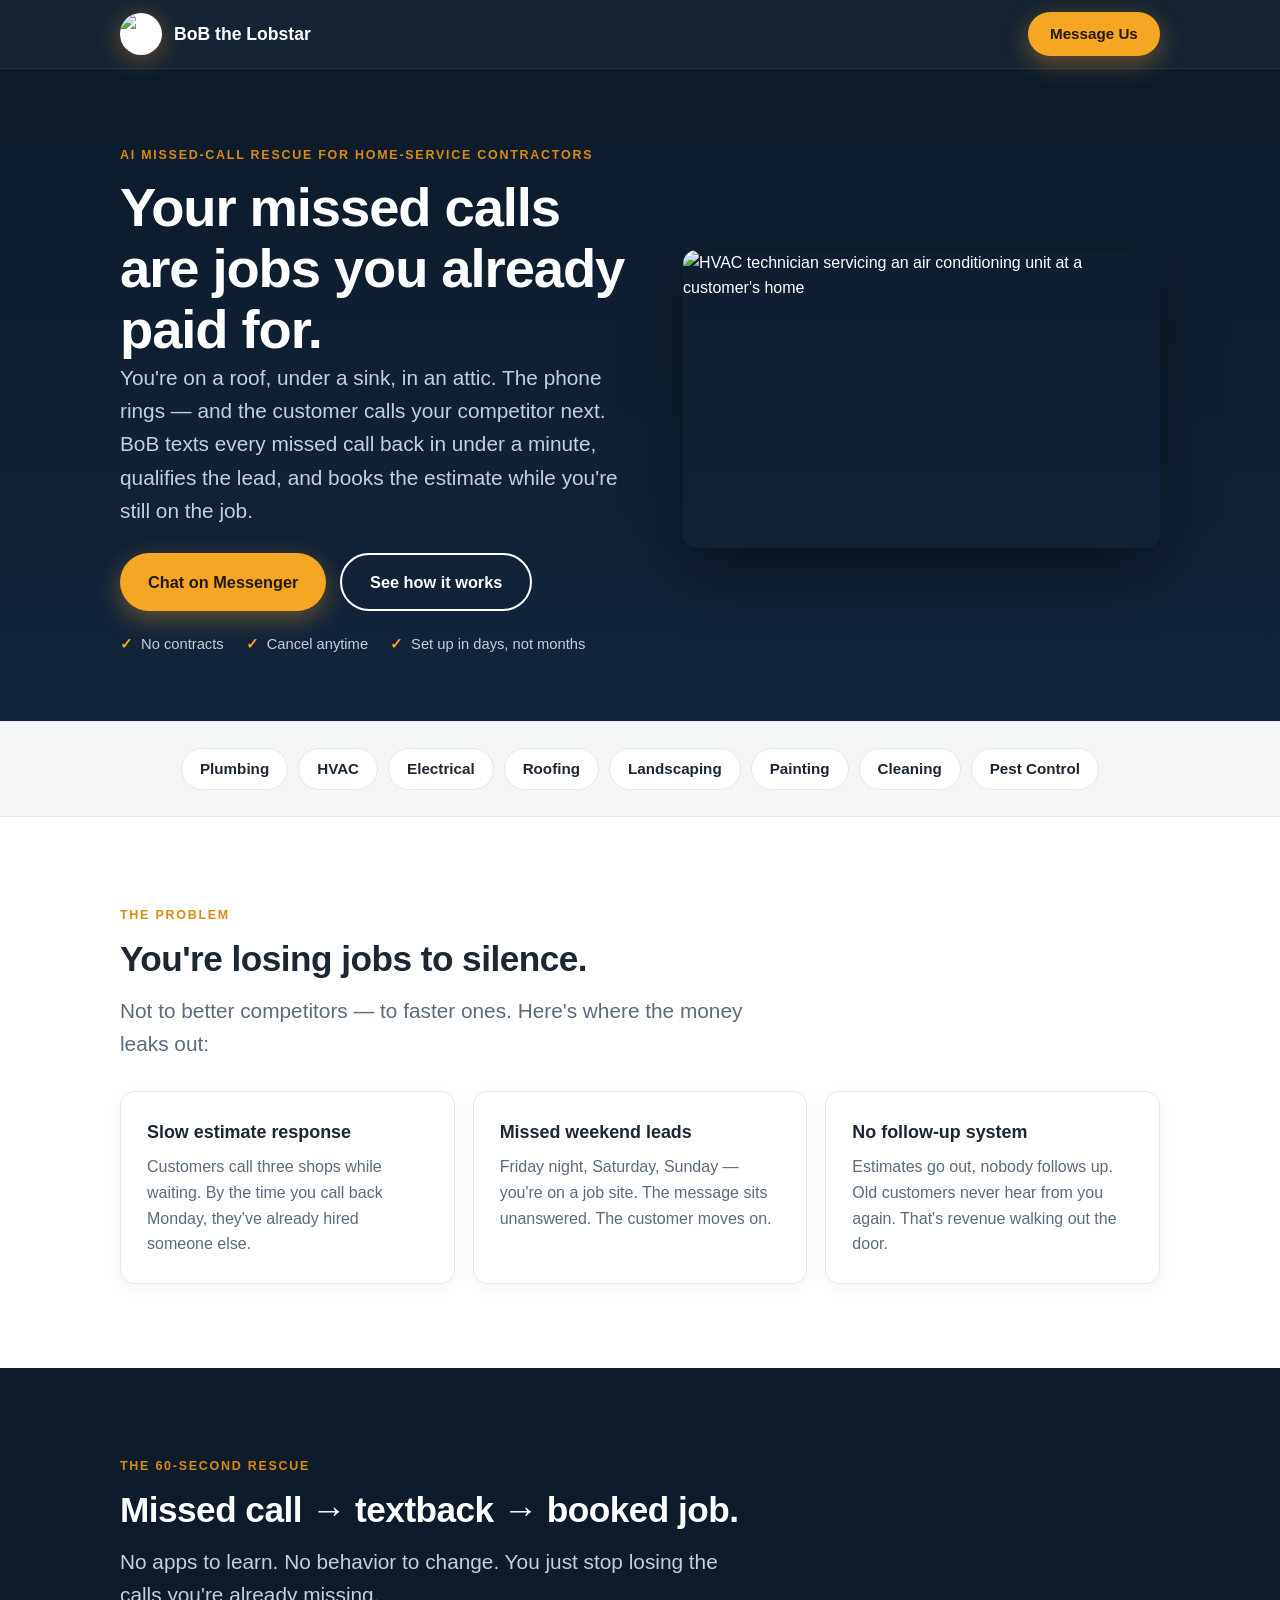
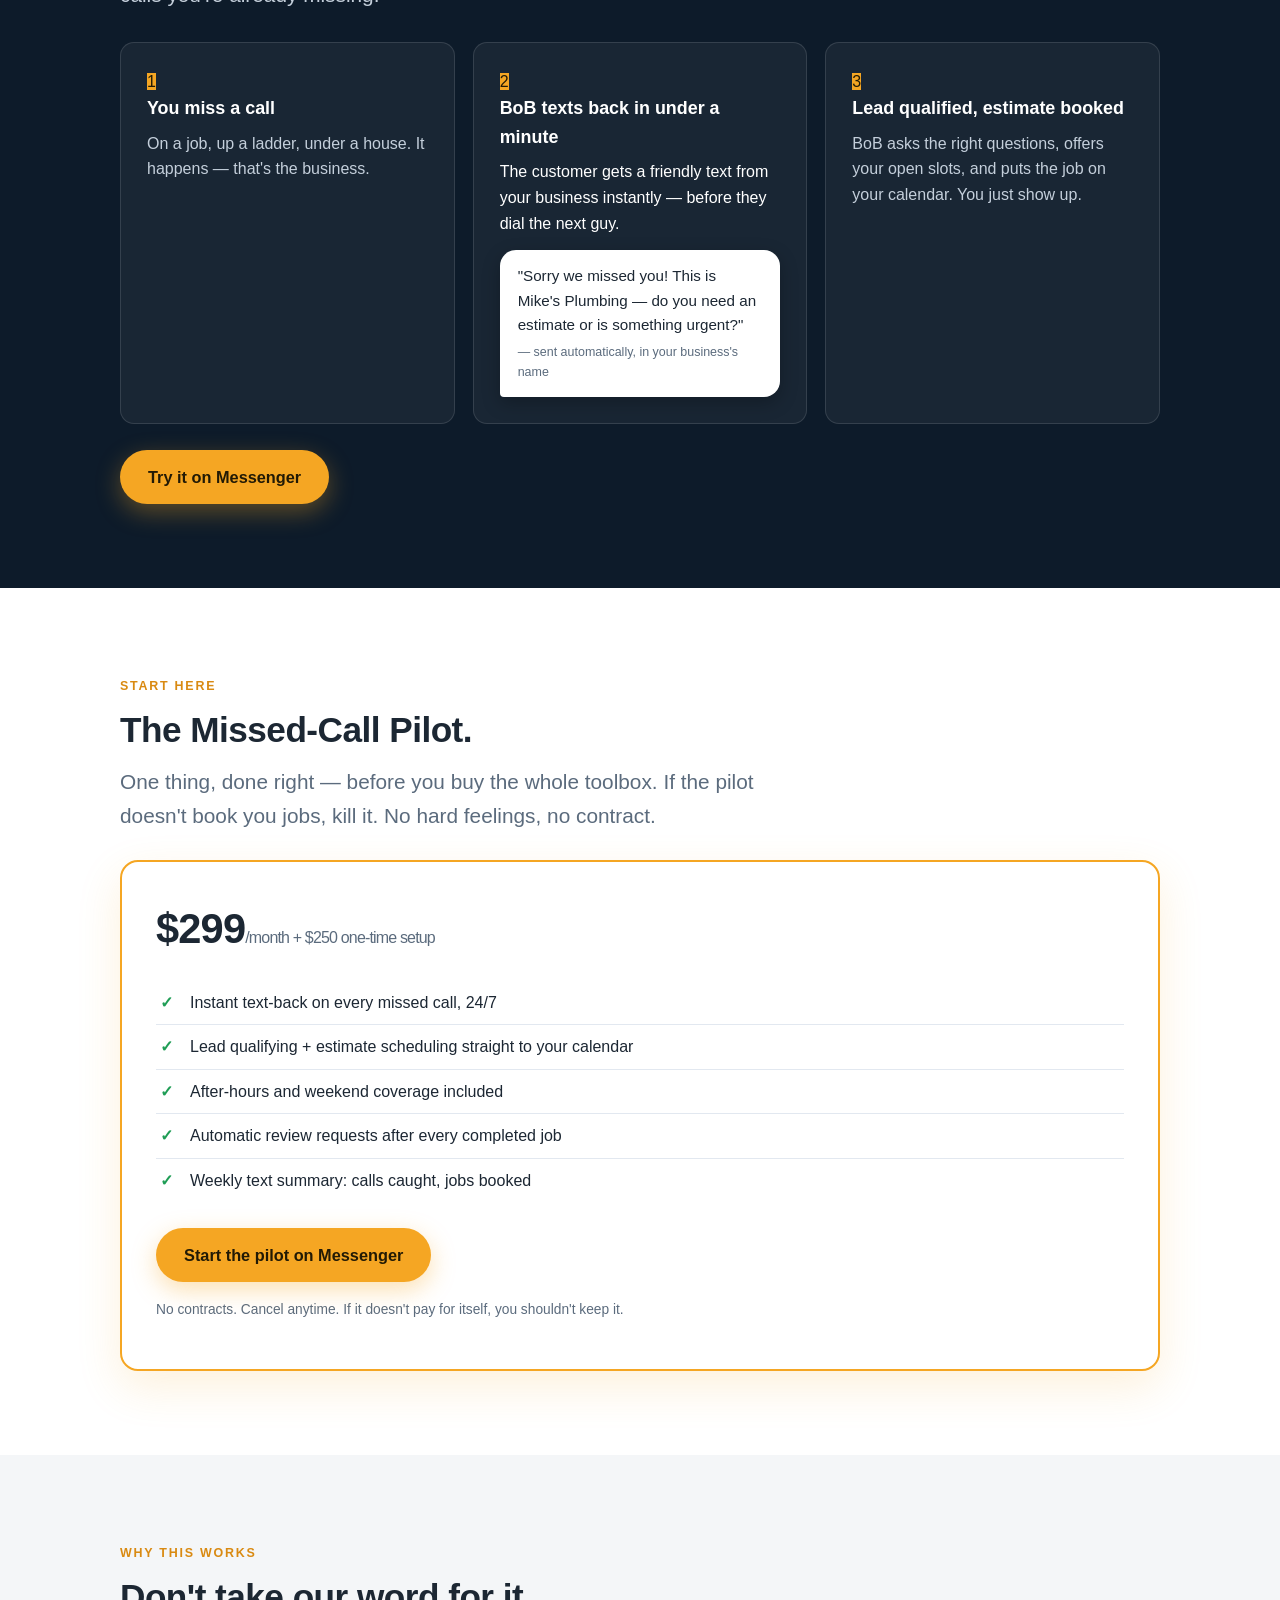
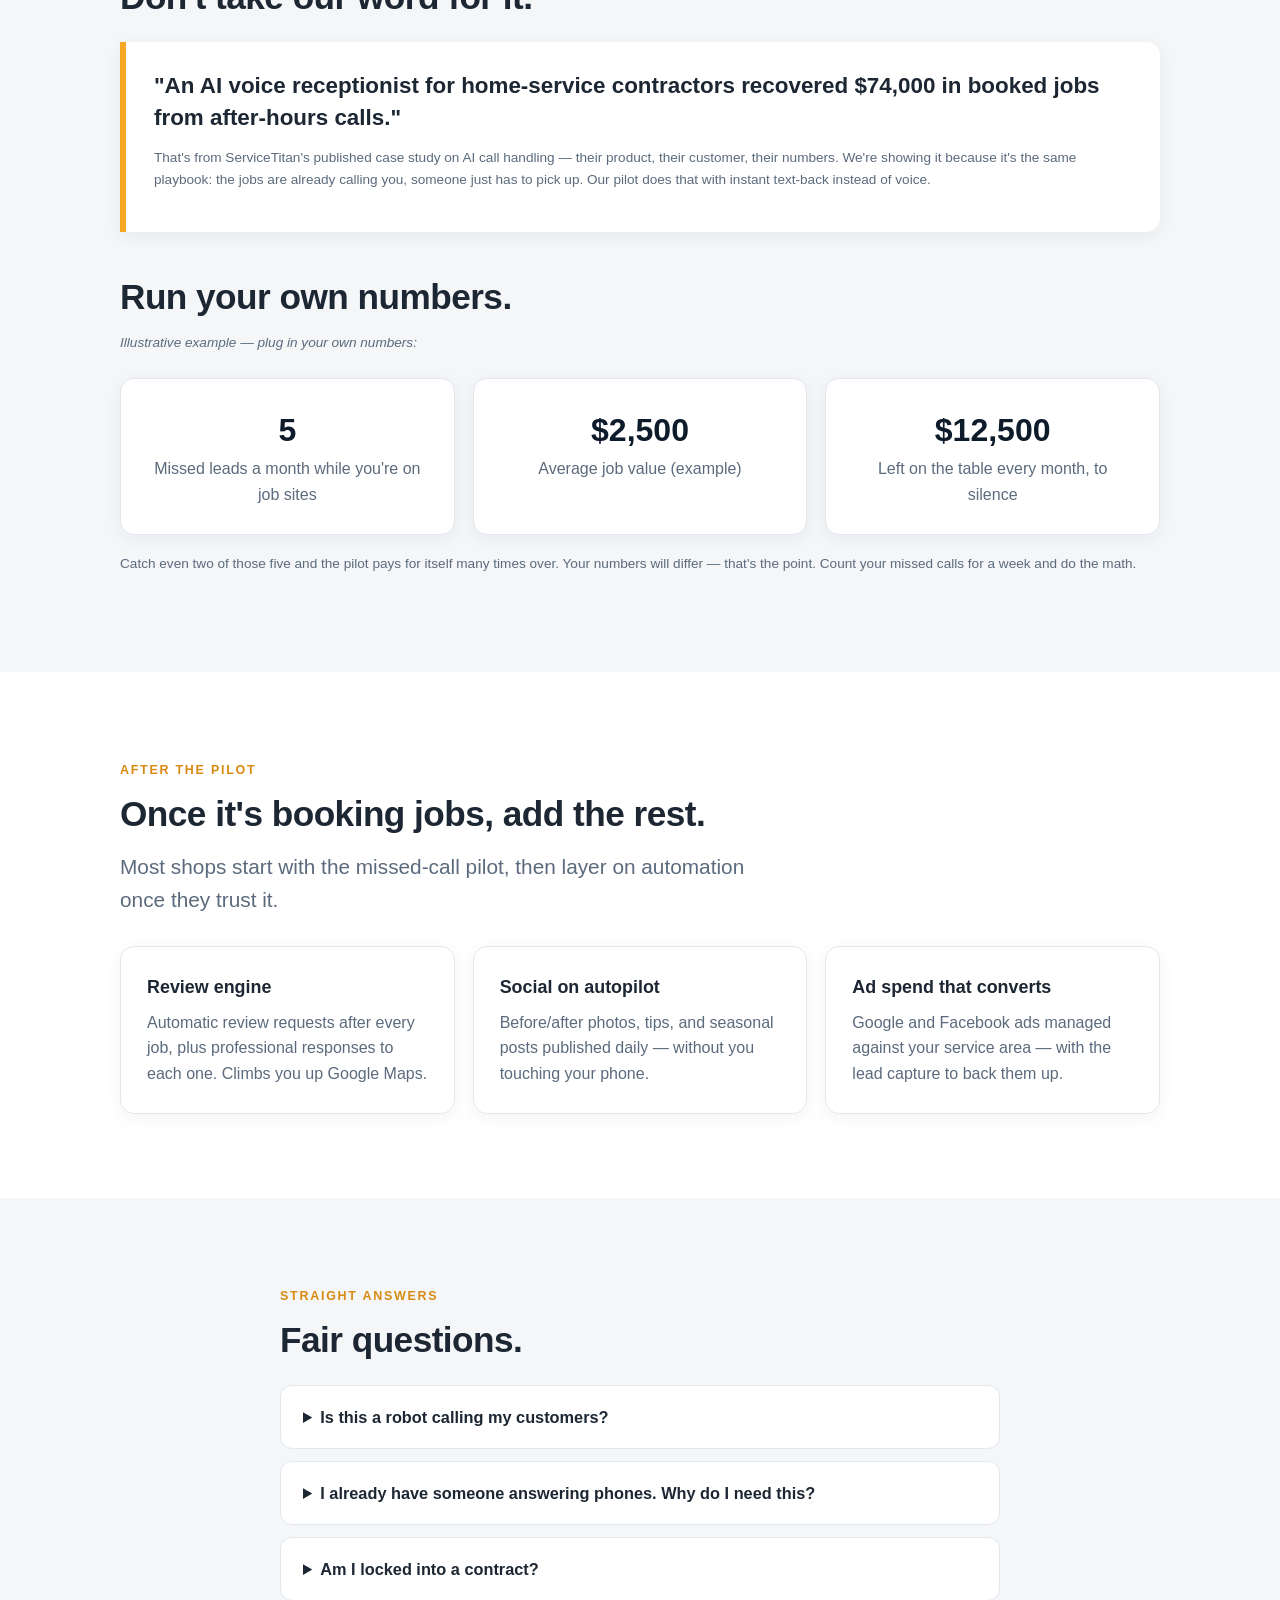
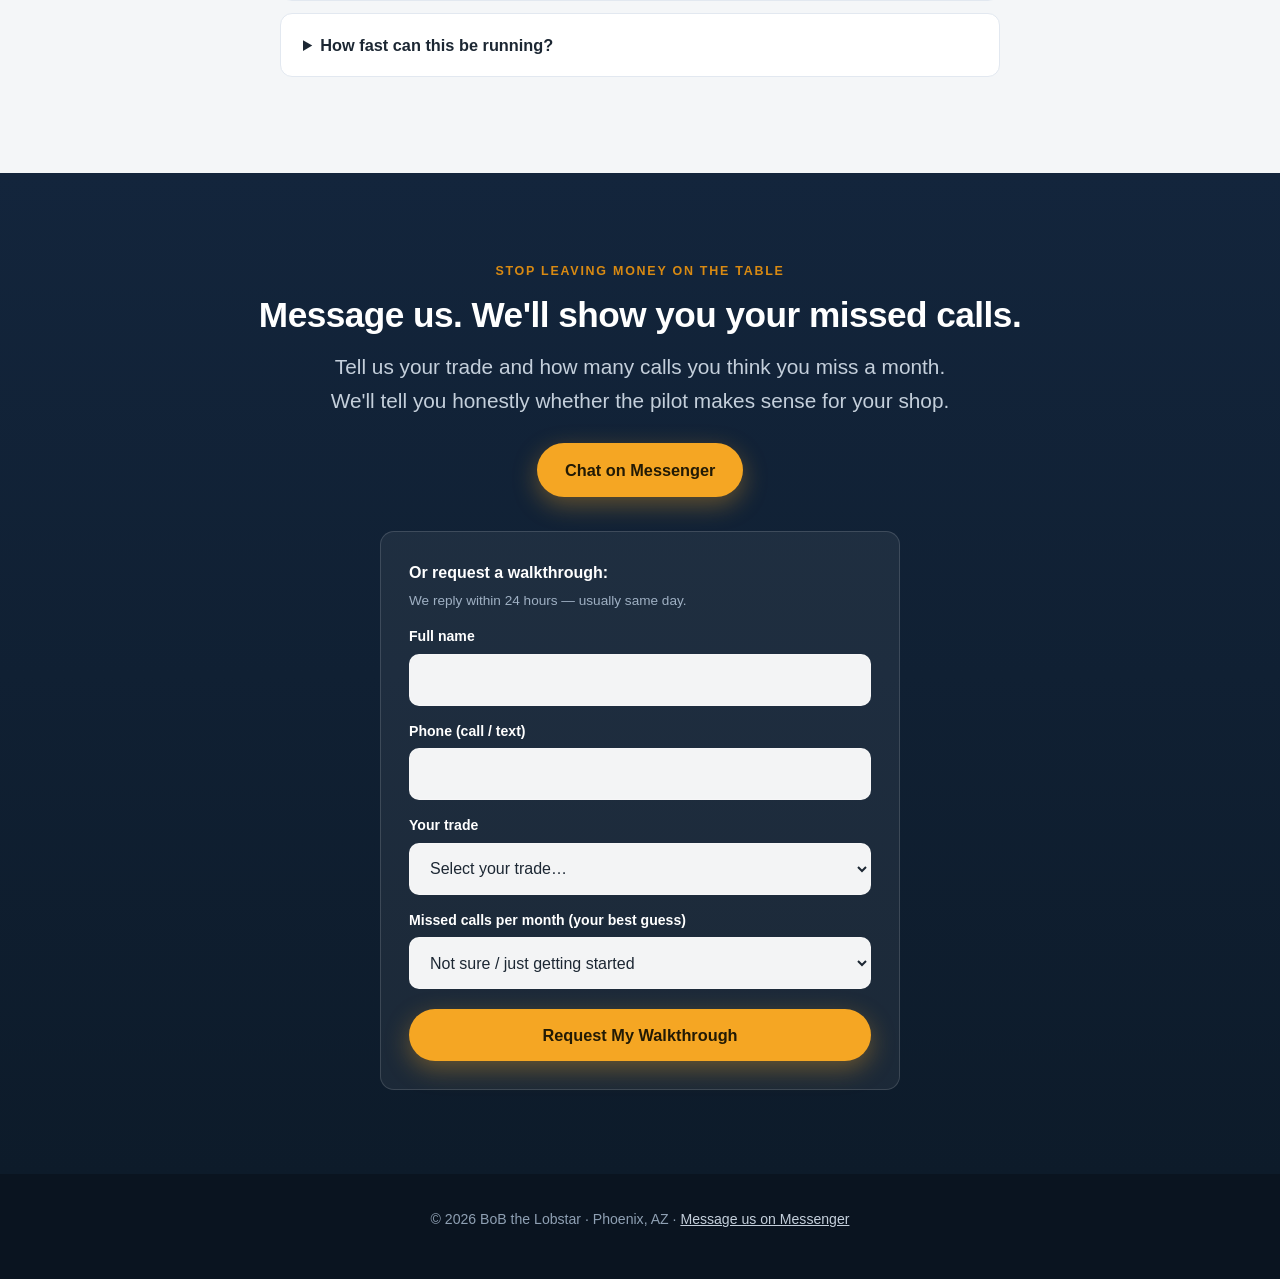
==== index.html @ 4b4d86ee "Add files via upload" ====
<!DOCTYPE html>
<html lang="en">
<head>
<meta charset="UTF-8">
<meta name="viewport" content="width=device-width, initial-scale=1.0">
<title>BoB the Lobstar — Never Miss Another Job | AI Missed-Call Rescue for Contractors</title>
<meta name="description" content="BoB texts back every missed call in under a minute, qualifies the lead, and books the estimate. Built for HVAC, plumbing, electrical, roofing and other home-service contractors. No contracts.">
<link rel="icon" href="images/bob-logo.png">
<!--
  ============================================================
  SETUP — READ THIS FIRST (2 quick edits, then upload)
  ------------------------------------------------------------
  1) MESSENGER LINK: already set to your "BoB The Lobstar AI" page
     (https://m.me/1044098888791064). Every "Chat on Messenger"
     button on this page uses it — no edit needed.
  2) DEMO FORM: done — submissions go to affordableonlineservices@gmail.com
     via FormSubmit (free, no backend needed). ONE-TIME ACTIVATION: the first
     time someone submits, FormSubmit emails an activation link to that inbox —
     click it once and every later submission lands straight in the inbox.
  Upload to GitHub: index.html at the repo root, and the
  images/ folder next to it (images/contractor-hero.jpg,
  images/bob-logo.png).
  ============================================================
-->
<script>
  const MESSENGER_URL = "https://m.me/1044098888791064"; // BoB The Lobstar AI page
  document.addEventListener("DOMContentLoaded", () => {
    document.querySelectorAll("[data-messenger]").forEach(a => {
      a.href = MESSENGER_URL;
      a.target = "_blank";
      a.rel = "noopener";
    });

    // Walkthrough form -> affordableonlineservices@gmail.com via FormSubmit (free, no backend).
    // FIRST SUBMIT: FormSubmit emails an activation link to that inbox — click it once, then it just works.
    const form = document.getElementById("walkthrough-form");
    if (form) {
      form.addEventListener("submit", async (e) => {
        e.preventDefault();
        if (!form.reportValidity()) return;
        const btn = document.getElementById("walkthrough-btn");
        const err = document.getElementById("form-error");
        err.style.display = "none";
        btn.disabled = true;
        btn.textContent = "Sending…";
        const name = document.getElementById("f-name").value.trim();
        const first = name.split(/\s+/)[0] || "there";
        try {
          const res = await fetch("https://formsubmit.co/ajax/affordableonlineservices@gmail.com", {
            method: "POST",
            headers: { "Content-Type": "application/json", "Accept": "application/json" },
            body: JSON.stringify({
              name: name,
              phone: document.getElementById("f-phone").value.trim(),
              trade: document.getElementById("f-trade").value,
              missed_calls: document.getElementById("f-missed").value,
              _subject: "New walkthrough request — BoB the Lobstar",
              _honey: form.querySelector('[name="_honey"]').value
            })
          });
          if (!res.ok) throw new Error("send failed");
          form.innerHTML =
            '<div style="text-align:center; padding:18px 6px">' +
            '<div style="font-size:2.4rem; margin-bottom:10px">🤝</div>' +
            "<p style=\"font-weight:800; font-size:1.25rem; margin-bottom:8px\">Thanks, " +
            first.replace(/[<>&"]/g, "") + " — we got it.</p>" +
            "<p style=\"color:#9fb0c3\">Really appreciate you reaching out. We'll look over your info and " +
            "get back to you within 24 hours — usually same day. In the meantime, if you'd " +
            "rather just talk now, hit the Messenger button above. A real human answers.</p>" +
            "</div>";
        } catch (ex) {
          btn.disabled = false;
          btn.textContent = "Request My Walkthrough";
          err.style.display = "block";
        }
      });
    }
  });
</script>
<style>
  :root{
    --navy:#0d1b2a; --navy2:#13253c; --amber:#f5a623; --amber-d:#d98a12;
    --paper:#ffffff; --mist:#f4f6f8; --ink:#1c2733; --muted:#5b6b7d;
    --line:#e2e8f0; --ok:#1f9d55; --radius:14px;
  }
  *{box-sizing:border-box; margin:0; padding:0}
  html{scroll-behavior:smooth}
  body{font-family:-apple-system,BlinkMacSystemFont,"Segoe UI",Roboto,Helvetica,Arial,sans-serif;
       color:var(--ink); line-height:1.6; background:var(--paper); -webkit-text-size-adjust:100%}
  img{max-width:100%; height:auto; display:block}
  .wrap{max-width:1080px; margin:0 auto; padding:0 20px}
  section{padding:64px 0}
  h1{font-size:clamp(2rem,5.4vw,3.4rem); line-height:1.12; letter-spacing:-.02em}
  h2{font-size:clamp(1.5rem,3.6vw,2.2rem); line-height:1.2; letter-spacing:-.015em; margin-bottom:14px}
  h3{font-size:1.12rem; margin-bottom:8px}
  p{margin-bottom:14px}
  .eyebrow{display:inline-block; font-size:.78rem; font-weight:700; letter-spacing:.14em;
           text-transform:uppercase; color:var(--amber-d); margin-bottom:12px}
  .lede{font-size:clamp(1.05rem,2.4vw,1.3rem); color:var(--muted); max-width:640px}
  .btn{display:inline-flex; align-items:center; justify-content:center; gap:10px;
       min-height:52px; padding:14px 28px; border-radius:999px; font-weight:700;
       font-size:1.02rem; text-decoration:none; cursor:pointer; border:0; transition:transform .12s ease, box-shadow .12s ease}
  .btn:active{transform:scale(.97)}
  .btn-amber{background:var(--amber); color:#221a05; box-shadow:0 8px 24px rgba(245,166,35,.35)}
  .btn-amber:hover{background:var(--amber-d)}
  .btn-ghost{background:transparent; color:inherit; border:2px solid currentColor; box-shadow:none}
  .btn-row{display:flex; flex-wrap:wrap; gap:14px; margin-top:26px}
  .micro{font-size:.86rem; color:var(--muted); margin-top:16px}
  /* motion: logo float + button life */
  @keyframes bob-float{0%,100%{transform:translateY(0) rotate(-3deg)}50%{transform:translateY(-7px) rotate(3deg)}}
  @keyframes cta-ping{0%{box-shadow:0 8px 24px rgba(245,166,35,.35),0 0 0 0 rgba(245,166,35,.55)}
    70%{box-shadow:0 8px 24px rgba(245,166,35,.35),0 0 0 16px rgba(245,166,35,0)}
    100%{box-shadow:0 8px 24px rgba(245,166,35,.35),0 0 0 0 rgba(245,166,35,0)}}
  .bob-logo{animation:bob-float 4.5s ease-in-out infinite; filter:drop-shadow(0 4px 12px rgba(245,166,35,.35))}
  .brand:hover .bob-logo{animation-play-state:paused; filter:drop-shadow(0 6px 20px rgba(245,166,35,.75))}
  .btn{will-change:transform}
  .btn:hover{transform:translateY(-3px)}
  .btn-amber:hover{box-shadow:0 14px 34px rgba(245,166,35,.55)}
  .btn-ghost:hover{background:rgba(255,255,255,.08)}
  .btn-pulse{animation:cta-ping 2.6s ease-out infinite}
  .btn-pulse:hover{animation-play-state:paused}
  @media(prefers-reduced-motion:reduce){.bob-logo,.btn-pulse{animation:none}.btn:hover{transform:none}}
  /* header */
  header{position:sticky; top:0; z-index:50; background:rgba(13,27,42,.96);
         backdrop-filter:blur(8px); border-bottom:1px solid rgba(255,255,255,.08)}
  .bar{display:flex; align-items:center; justify-content:space-between; height:68px}
  .brand{display:flex; align-items:center; gap:12px; color:#fff; text-decoration:none; font-weight:800; font-size:1.1rem}
  .brand img{width:42px; height:42px; border-radius:50%; object-fit:cover; background:#fff}
  .bar .btn{min-height:44px; padding:10px 22px; font-size:.95rem}
  /* hero */
  .hero{background:linear-gradient(180deg,var(--navy) 0%,var(--navy2) 100%); color:#fff; padding:72px 0 64px}
  .hero-grid{display:grid; gap:36px; align-items:center}
  .hero .lede{color:#c4cfdb}
  .hero-photo{border-radius:var(--radius); overflow:hidden; box-shadow:0 24px 60px rgba(0,0,0,.45)}
  .hero-photo img{width:100%; aspect-ratio:16/10; object-fit:cover}
  .trust{display:flex; flex-wrap:wrap; gap:10px 22px; margin-top:22px; font-size:.92rem; color:#c4cfdb}
  .trust span{display:inline-flex; align-items:center; gap:8px}
  .trust b{color:var(--amber)}
  /* strips & cards */
  .strip{background:var(--mist); border-top:1px solid var(--line); border-bottom:1px solid var(--line); padding:26px 0}
  .trades{display:flex; flex-wrap:wrap; gap:10px; justify-content:center}
  .trades span{background:#fff; border:1px solid var(--line); border-radius:999px; padding:8px 18px; font-weight:600; font-size:.95rem}
  .cards{display:grid; gap:18px; margin-top:30px}
  .card{background:#fff; border:1px solid var(--line); border-radius:var(--radius); padding:26px;
        box-shadow:0 4px 18px rgba(13,27,42,.05)}
  .card .n{display:inline-flex; align-items:center; justify-content:center; width:38px; height:38px;
           border-radius:50%; background:var(--navy); color:#fff; font-weight:800; margin-bottom:12px}
  .card p:last-child{margin-bottom:0; color:var(--muted)}
  /* steps */
  .steps{background:var(--navy); color:#fff}
  .steps .lede{color:#c4cfdb}
  .step{background:rgba(255,255,255,.05); border:1px solid rgba(255,255,255,.12); border-radius:var(--radius); padding:26px}
  .step .n{background:var(--amber); color:#221a05}
  .step p:last-child{margin-bottom:0; color:#c4cfdb}
  .chat-bubble{background:#fff; color:var(--ink); border-radius:16px 16px 16px 4px; padding:14px 18px;
               margin-top:14px; font-size:.95rem; box-shadow:0 6px 18px rgba(0,0,0,.25)}
  .chat-bubble small{display:block; color:var(--muted); font-size:.78rem; margin-top:6px}
  /* offer */
  .offer-card{background:#fff; border:2px solid var(--amber); border-radius:18px; padding:34px;
              box-shadow:0 16px 44px rgba(245,166,35,.16); margin-top:28px}
  .price{font-size:2.6rem; font-weight:800; letter-spacing:-.02em}
  .price small{font-size:1rem; font-weight:500; color:var(--muted)}
  .check{list-style:none; margin:18px 0}
  .check li{padding:9px 0 9px 34px; position:relative; border-bottom:1px solid var(--line)}
  .check li:last-child{border-bottom:0}
  .check li::before{content:"✓"; position:absolute; left:4px; top:9px; color:var(--ok); font-weight:800}
  /* proof */
  .proof{background:var(--mist)}
  .proof-card{background:#fff; border-left:6px solid var(--amber); border-radius:0 var(--radius) var(--radius) 0;
              padding:28px; box-shadow:0 4px 18px rgba(13,27,42,.06); margin-top:24px}
  .proof-card blockquote{font-size:clamp(1.1rem,2.6vw,1.4rem); font-weight:600; line-height:1.45; margin-bottom:12px}
  .fine{font-size:.85rem; color:var(--muted)}
  .math{display:grid; gap:18px; margin-top:24px}
  .math .card{text-align:center}
  .math .big{font-size:2rem; font-weight:800; color:var(--navy)}
  /* faq */
  details{background:#fff; border:1px solid var(--line); border-radius:12px; padding:18px 22px; margin-bottom:12px}
  summary{font-weight:700; cursor:pointer; font-size:1.02rem}
  details p{margin:10px 0 0; color:var(--muted)}
  /* final cta */
  .final{background:linear-gradient(180deg,var(--navy2),var(--navy)); color:#fff; text-align:center}
  .final .lede{color:#c4cfdb; margin:0 auto 8px}
  .final .btn-row{justify-content:center}
  form.lead{max-width:520px; margin:34px auto 0; background:rgba(255,255,255,.06);
            border:1px solid rgba(255,255,255,.14); border-radius:var(--radius); padding:28px; text-align:left}
  form.lead label{display:block; font-size:.88rem; font-weight:600; margin:14px 0 6px}
  form.lead input, form.lead select{width:100%; padding:14px 16px; border-radius:10px; border:1px solid rgba(255,255,255,.2);
            background:rgba(255,255,255,.95); color:var(--ink); font-size:1rem; min-height:52px}
  form.lead .btn{width:100%; margin-top:20px}
  footer{background:#0a1420; color:#8fa0b3; padding:34px 0; font-size:.88rem; text-align:center}
  footer a{color:#c4cfdb}
  @media(min-width:760px){
    .hero-grid{grid-template-columns:1.05fr .95fr}
    .cards{grid-template-columns:repeat(3,1fr)}
    .math{grid-template-columns:repeat(3,1fr)}
    section{padding:84px 0}
  }
</style>
</head>
<body>

<header>
  <div class="wrap bar">
    <a class="brand" href="#top">
      <img src="images/bob-logo.png" alt="BoB the Lobstar logo" class="bob-logo">
      BoB the Lobstar
    </a>
    <a class="btn btn-amber" data-messenger href="#">Message Us</a>
  </div>
</header>

<!-- HERO -->
<section class="hero" id="top">
  <div class="wrap hero-grid">
    <div>
      <span class="eyebrow">AI missed-call rescue for home-service contractors</span>
      <h1>Your missed calls are jobs you already paid for.</h1>
      <p class="lede">You're on a roof, under a sink, in an attic. The phone rings — and the customer calls your competitor next. BoB texts every missed call back in under a minute, qualifies the lead, and books the estimate while you're still on the job.</p>
      <div class="btn-row">
        <a class="btn btn-amber btn-pulse" data-messenger href="#">Chat on Messenger</a>
        <a class="btn btn-ghost" href="#how">See how it works</a>
      </div>
      <div class="trust">
        <span><b>✓</b> No contracts</span>
        <span><b>✓</b> Cancel anytime</span>
        <span><b>✓</b> Set up in days, not months</span>
      </div>
    </div>
    <div class="hero-photo">
      <img src="images/contractor-hero.jpg" alt="HVAC technician servicing an air conditioning unit at a customer's home">
    </div>
  </div>
</section>

<!-- TRADES -->
<div class="strip">
  <div class="wrap trades">
    <span>Plumbing</span><span>HVAC</span><span>Electrical</span><span>Roofing</span><span>Landscaping</span><span>Painting</span><span>Cleaning</span><span>Pest Control</span>
  </div>
</div>

<!-- PROBLEM -->
<section>
  <div class="wrap">
    <span class="eyebrow">The problem</span>
    <h2>You're losing jobs to silence.</h2>
    <p class="lede">Not to better competitors — to faster ones. Here's where the money leaks out:</p>
    <div class="cards">
      <div class="card">
        <h3>Slow estimate response</h3>
        <p>Customers call three shops while waiting. By the time you call back Monday, they've already hired someone else.</p>
      </div>
      <div class="card">
        <h3>Missed weekend leads</h3>
        <p>Friday night, Saturday, Sunday — you're on a job site. The message sits unanswered. The customer moves on.</p>
      </div>
      <div class="card">
        <h3>No follow-up system</h3>
        <p>Estimates go out, nobody follows up. Old customers never hear from you again. That's revenue walking out the door.</p>
      </div>
    </div>
  </div>
</section>

<!-- HOW IT WORKS -->
<section class="steps" id="how">
  <div class="wrap">
    <span class="eyebrow">The 60-second rescue</span>
    <h2>Missed call → textback → booked job.</h2>
    <p class="lede">No apps to learn. No behavior to change. You just stop losing the calls you're already missing.</p>
    <div class="cards">
      <div class="step">
        <span class="n">1</span>
        <h3>You miss a call</h3>
        <p>On a job, up a ladder, under a house. It happens — that's the business.</p>
      </div>
      <div class="step">
        <span class="n">2</span>
        <h3>BoB texts back in under a minute</h3>
        <p>The customer gets a friendly text from your business instantly — before they dial the next guy.</p>
        <div class="chat-bubble">"Sorry we missed you! This is Mike's Plumbing — do you need an estimate or is something urgent?"<small>— sent automatically, in your business's name</small></div>
      </div>
      <div class="step">
        <span class="n">3</span>
        <h3>Lead qualified, estimate booked</h3>
        <p>BoB asks the right questions, offers your open slots, and puts the job on your calendar. You just show up.</p>
      </div>
    </div>
    <div class="btn-row">
      <a class="btn btn-amber" data-messenger href="#">Try it on Messenger</a>
    </div>
  </div>
</section>

<!-- PILOT OFFER -->
<section>
  <div class="wrap">
    <span class="eyebrow">Start here</span>
    <h2>The Missed-Call Pilot.</h2>
    <p class="lede">One thing, done right — before you buy the whole toolbox. If the pilot doesn't book you jobs, kill it. No hard feelings, no contract.</p>
    <div class="offer-card">
      <div class="price">$299<small>/month + $250 one-time setup</small></div>
      <ul class="check">
        <li>Instant text-back on every missed call, 24/7</li>
        <li>Lead qualifying + estimate scheduling straight to your calendar</li>
        <li>After-hours and weekend coverage included</li>
        <li>Automatic review requests after every completed job</li>
        <li>Weekly text summary: calls caught, jobs booked</li>
      </ul>
      <div class="btn-row">
        <a class="btn btn-amber" data-messenger href="#">Start the pilot on Messenger</a>
      </div>
      <p class="micro">No contracts. Cancel anytime. If it doesn't pay for itself, you shouldn't keep it.</p>
    </div>
  </div>
</section>

<!-- PROOF -->
<section class="proof">
  <div class="wrap">
    <span class="eyebrow">Why this works</span>
    <h2>Don't take our word for it.</h2>
    <div class="proof-card">
      <blockquote>"An AI voice receptionist for home-service contractors recovered $74,000 in booked jobs from after-hours calls."</blockquote>
      <p class="fine">That's from ServiceTitan's published case study on AI call handling — their product, their customer, their numbers. We're showing it because it's the same playbook: the jobs are already calling you, someone just has to pick up. Our pilot does that with instant text-back instead of voice.</p>
    </div>
    <h2 style="margin-top:44px">Run your own numbers.</h2>
    <p class="fine" style="margin-bottom:6px"><em>Illustrative example — plug in your own numbers:</em></p>
    <div class="math">
      <div class="card"><div class="big">5</div><p>Missed leads a month while you're on job sites</p></div>
      <div class="card"><div class="big">$2,500</div><p>Average job value (example)</p></div>
      <div class="card"><div class="big">$12,500</div><p>Left on the table every month, to silence</p></div>
    </div>
    <p class="fine" style="margin-top:18px">Catch even two of those five and the pilot pays for itself many times over. Your numbers will differ — that's the point. Count your missed calls for a week and do the math.</p>
  </div>
</section>

<!-- FULL SUITE -->
<section>
  <div class="wrap">
    <span class="eyebrow">After the pilot</span>
    <h2>Once it's booking jobs, add the rest.</h2>
    <p class="lede">Most shops start with the missed-call pilot, then layer on automation once they trust it.</p>
    <div class="cards">
      <div class="card"><h3>Review engine</h3><p>Automatic review requests after every job, plus professional responses to each one. Climbs you up Google Maps.</p></div>
      <div class="card"><h3>Social on autopilot</h3><p>Before/after photos, tips, and seasonal posts published daily — without you touching your phone.</p></div>
      <div class="card"><h3>Ad spend that converts</h3><p>Google and Facebook ads managed against your service area — with the lead capture to back them up.</p></div>
    </div>
  </div>
</section>

<!-- FAQ -->
<section style="background:var(--mist)">
  <div class="wrap" style="max-width:760px">
    <span class="eyebrow">Straight answers</span>
    <h2>Fair questions.</h2>
    <div style="margin-top:24px">
      <details>
        <summary>Is this a robot calling my customers?</summary>
        <p>No. The pilot is text-based — a fast, friendly text from your business number. Most customers never realize it isn't a person, and every conversation hands off to you the moment it matters.</p>
      </details>
      <details>
        <summary>I already have someone answering phones. Why do I need this?</summary>
        <p>You don't — during business hours. BoB covers nights, weekends, lunch breaks, and the jobs where nobody can pick up. It's the backup, not the replacement.</p>
      </details>
      <details>
        <summary>Am I locked into a contract?</summary>
        <p>No. Month to month, cancel anytime. If it doesn't book jobs, fire it.</p>
      </details>
      <details>
        <summary>How fast can this be running?</summary>
        <p>Days. We connect your business number, learn your services and schedule, and test it with you before it touches a real customer.</p>
      </details>
    </div>
  </div>
</section>

<!-- FINAL CTA -->
<section class="final" id="demo">
  <div class="wrap">
    <span class="eyebrow">Stop leaving money on the table</span>
    <h2>Message us. We'll show you your missed calls.</h2>
    <p class="lede">Tell us your trade and how many calls you think you miss a month. We'll tell you honestly whether the pilot makes sense for your shop.</p>
    <div class="btn-row">
      <a class="btn btn-amber btn-pulse" data-messenger href="#">Chat on Messenger</a>
    </div>

    <form class="lead" id="walkthrough-form" novalidate>
      <p style="font-weight:700; margin-bottom:4px">Or request a walkthrough:</p>
      <p class="fine" style="color:#9fb0c3">We reply within 24 hours — usually same day.</p>
      <input type="text" name="_honey" style="display:none" tabindex="-1" autocomplete="off">
      <input type="hidden" name="_subject" value="New walkthrough request — BoB the Lobstar">
      <label for="f-name">Full name</label>
      <input id="f-name" name="name" type="text" required autocomplete="name">
      <label for="f-phone">Phone (call / text)</label>
      <input id="f-phone" name="phone" type="tel" required autocomplete="tel">
      <label for="f-trade">Your trade</label>
      <select id="f-trade" name="trade" required>
        <option value="">Select your trade…</option>
        <option>Plumbing</option><option>HVAC</option><option>Electrical</option>
        <option>Roofing</option><option>Landscaping / Lawn Care</option>
        <option>Painting</option><option>Cleaning</option><option>Pest Control</option>
        <option>Handyman / General Contracting</option><option>Other</option>
      </select>
      <label for="f-missed">Missed calls per month (your best guess)</label>
      <select id="f-missed" name="missed_calls">
        <option>Not sure / just getting started</option>
        <option>1–5</option><option>6–15</option><option>15–30</option><option>30+</option>
      </select>
      <button class="btn btn-amber" type="submit" id="walkthrough-btn">Request My Walkthrough</button>
      <p class="fine" id="form-error" style="display:none; color:#ffb4a2; margin-top:12px">Hmm, that didn't go through — mind trying again, or just <a data-messenger href="#" style="color:#fff">message us on Messenger</a> instead?</p>
    </form>
  </div>
</section>

<footer>
  <div class="wrap">
    <p>© 2026 BoB the Lobstar · Phoenix, AZ · <a data-messenger href="#">Message us on Messenger</a></p>
  </div>
</footer>

</body>
</html>
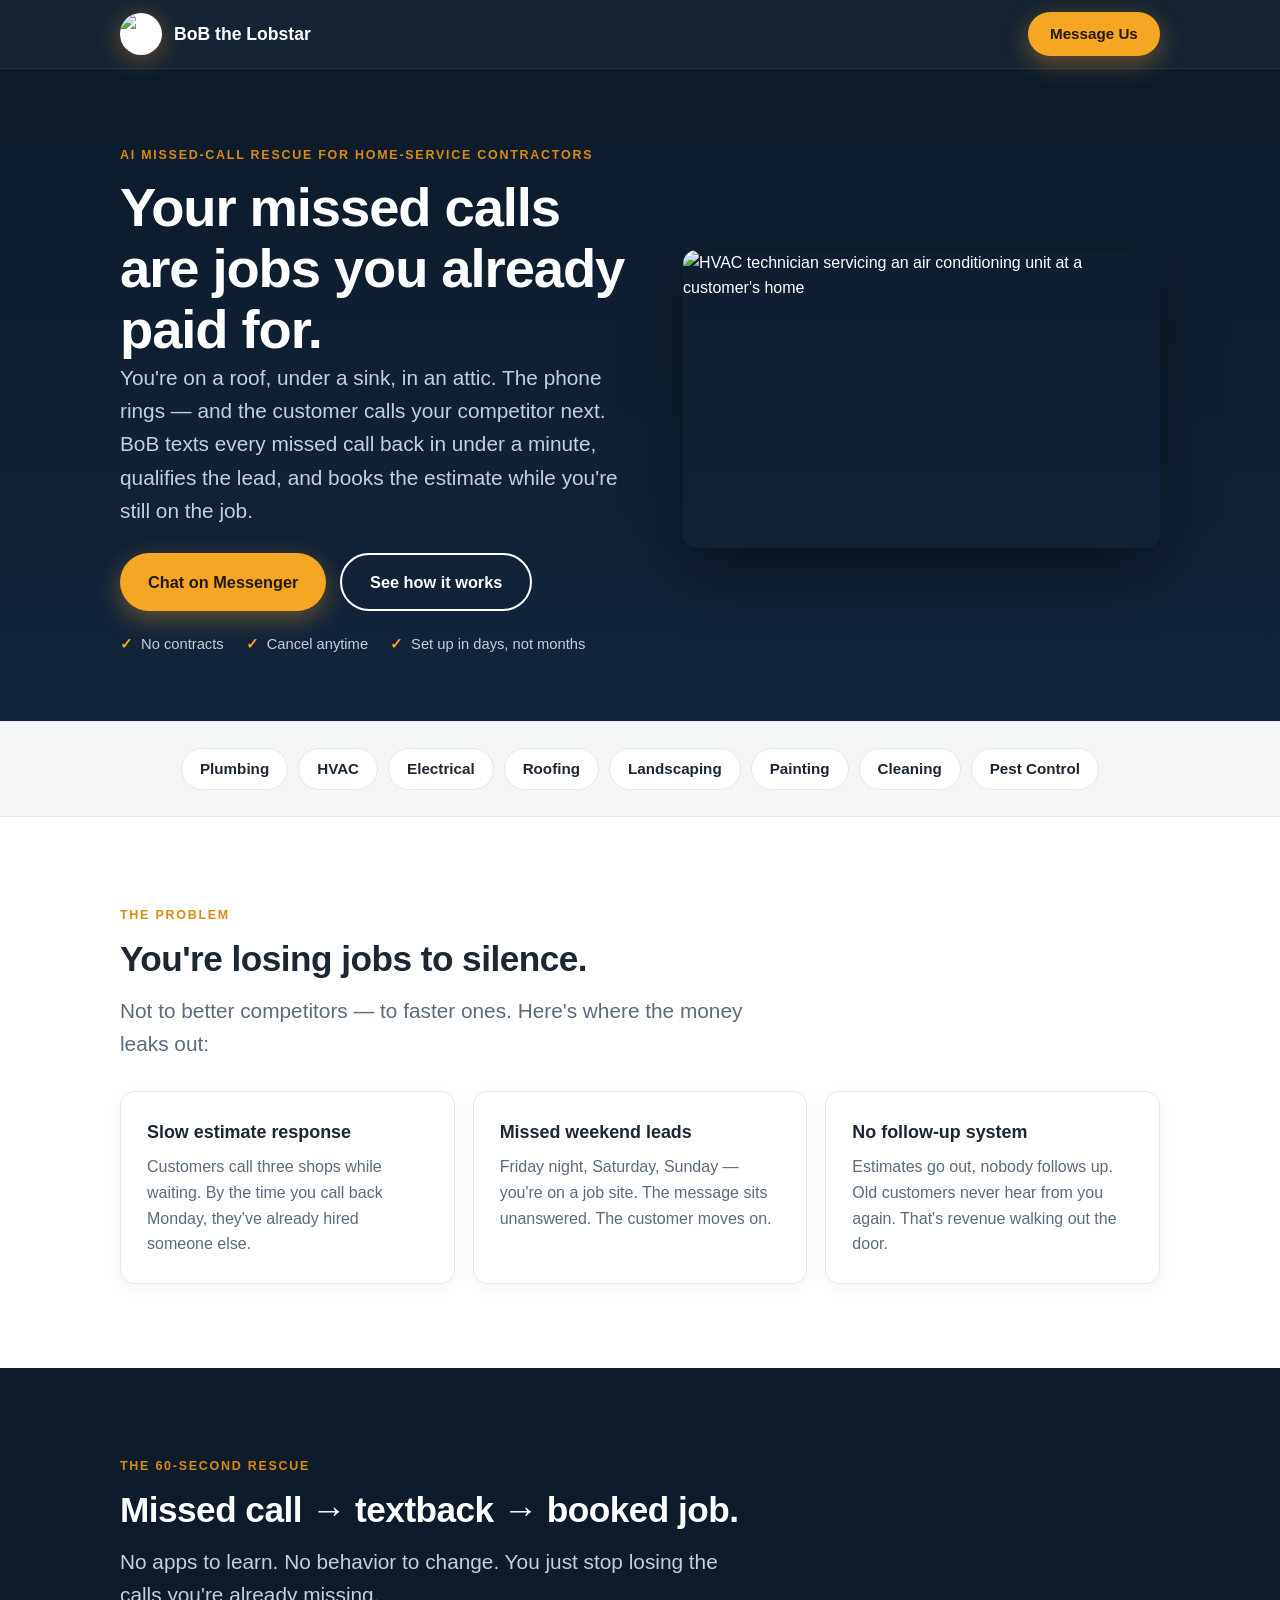
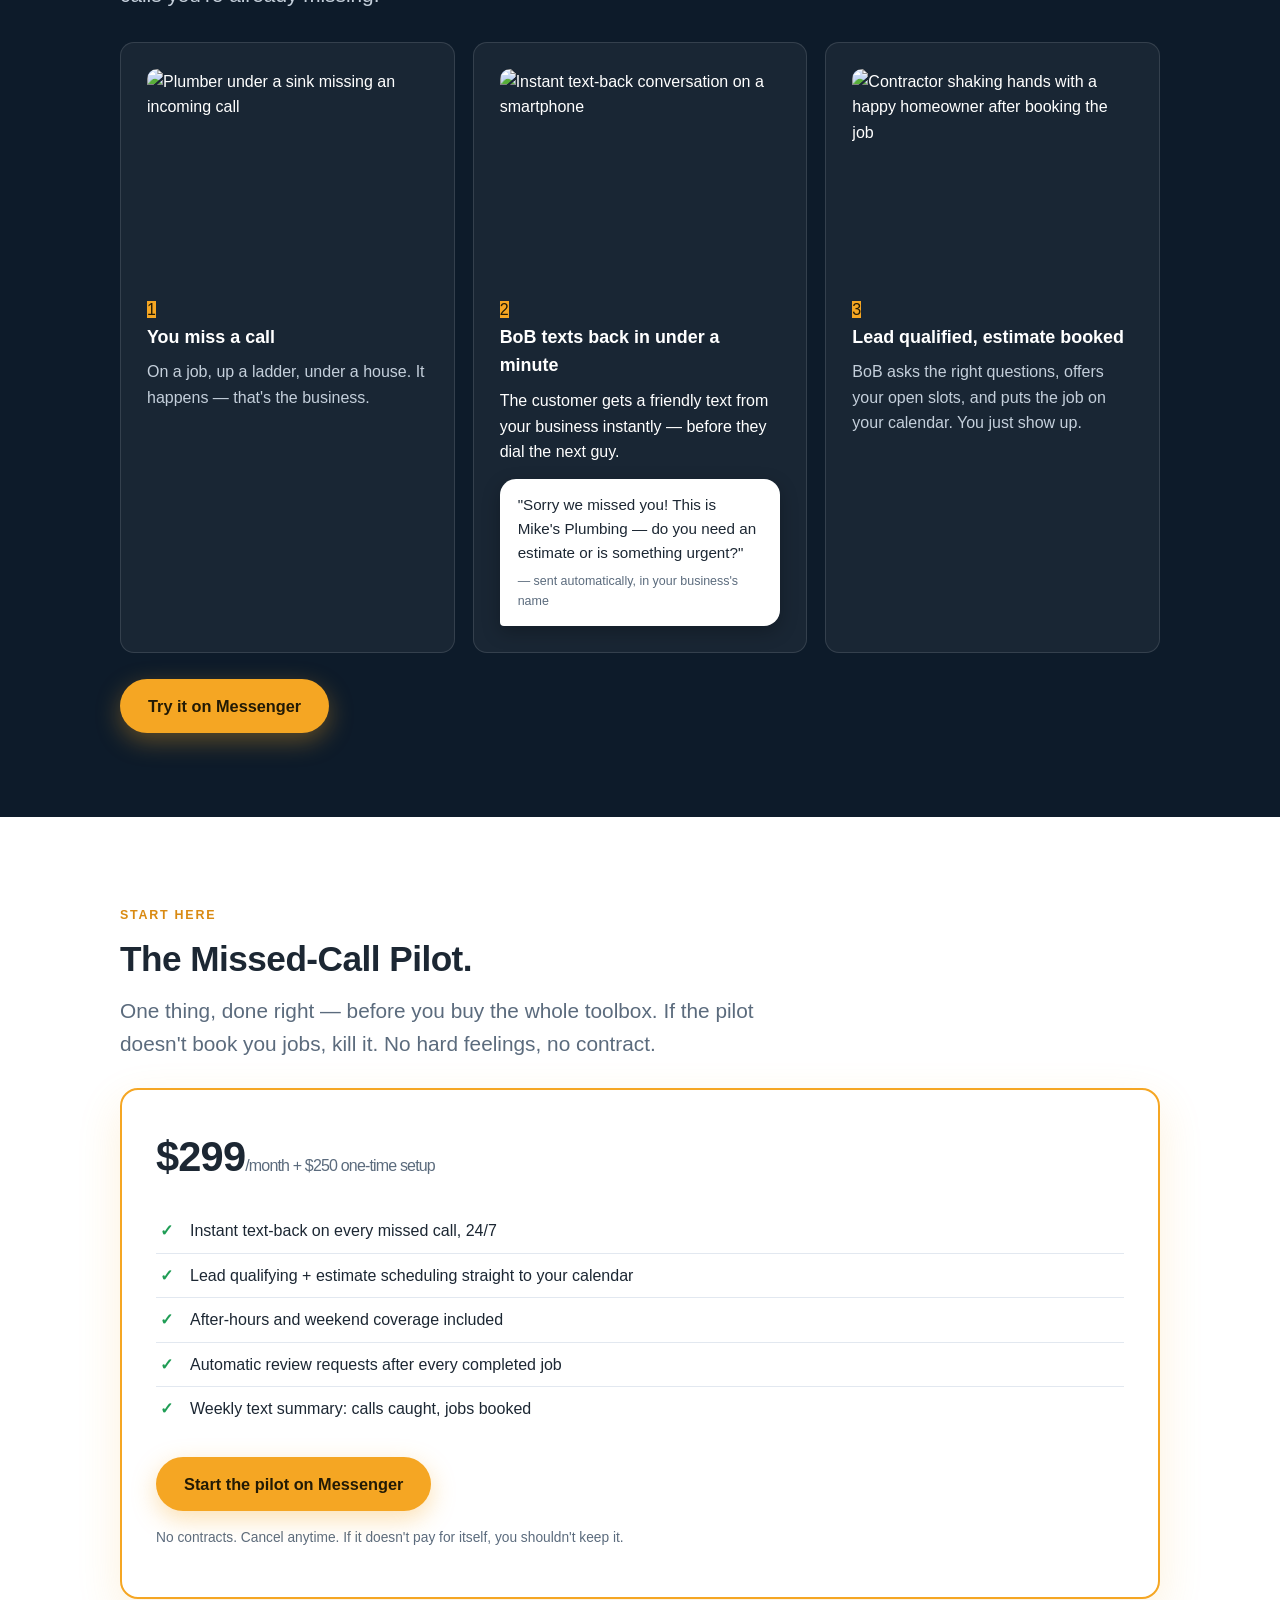
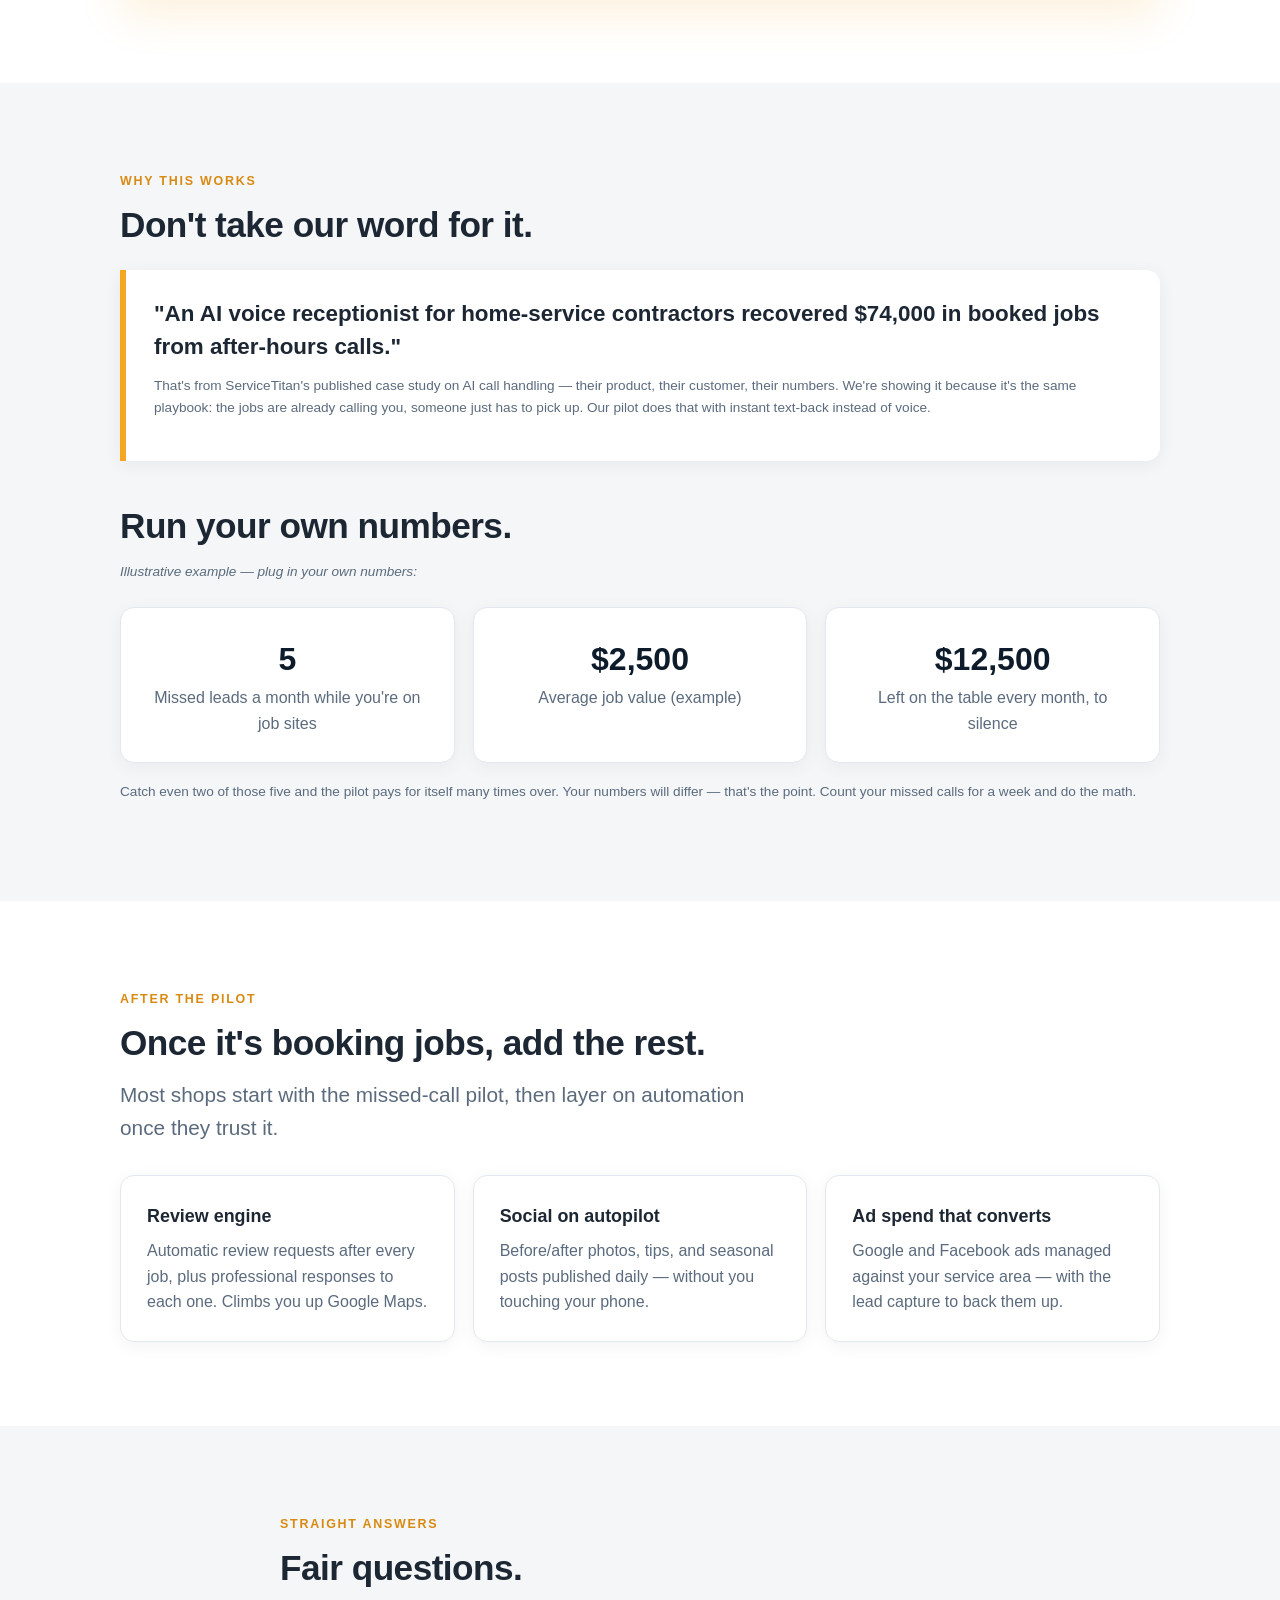
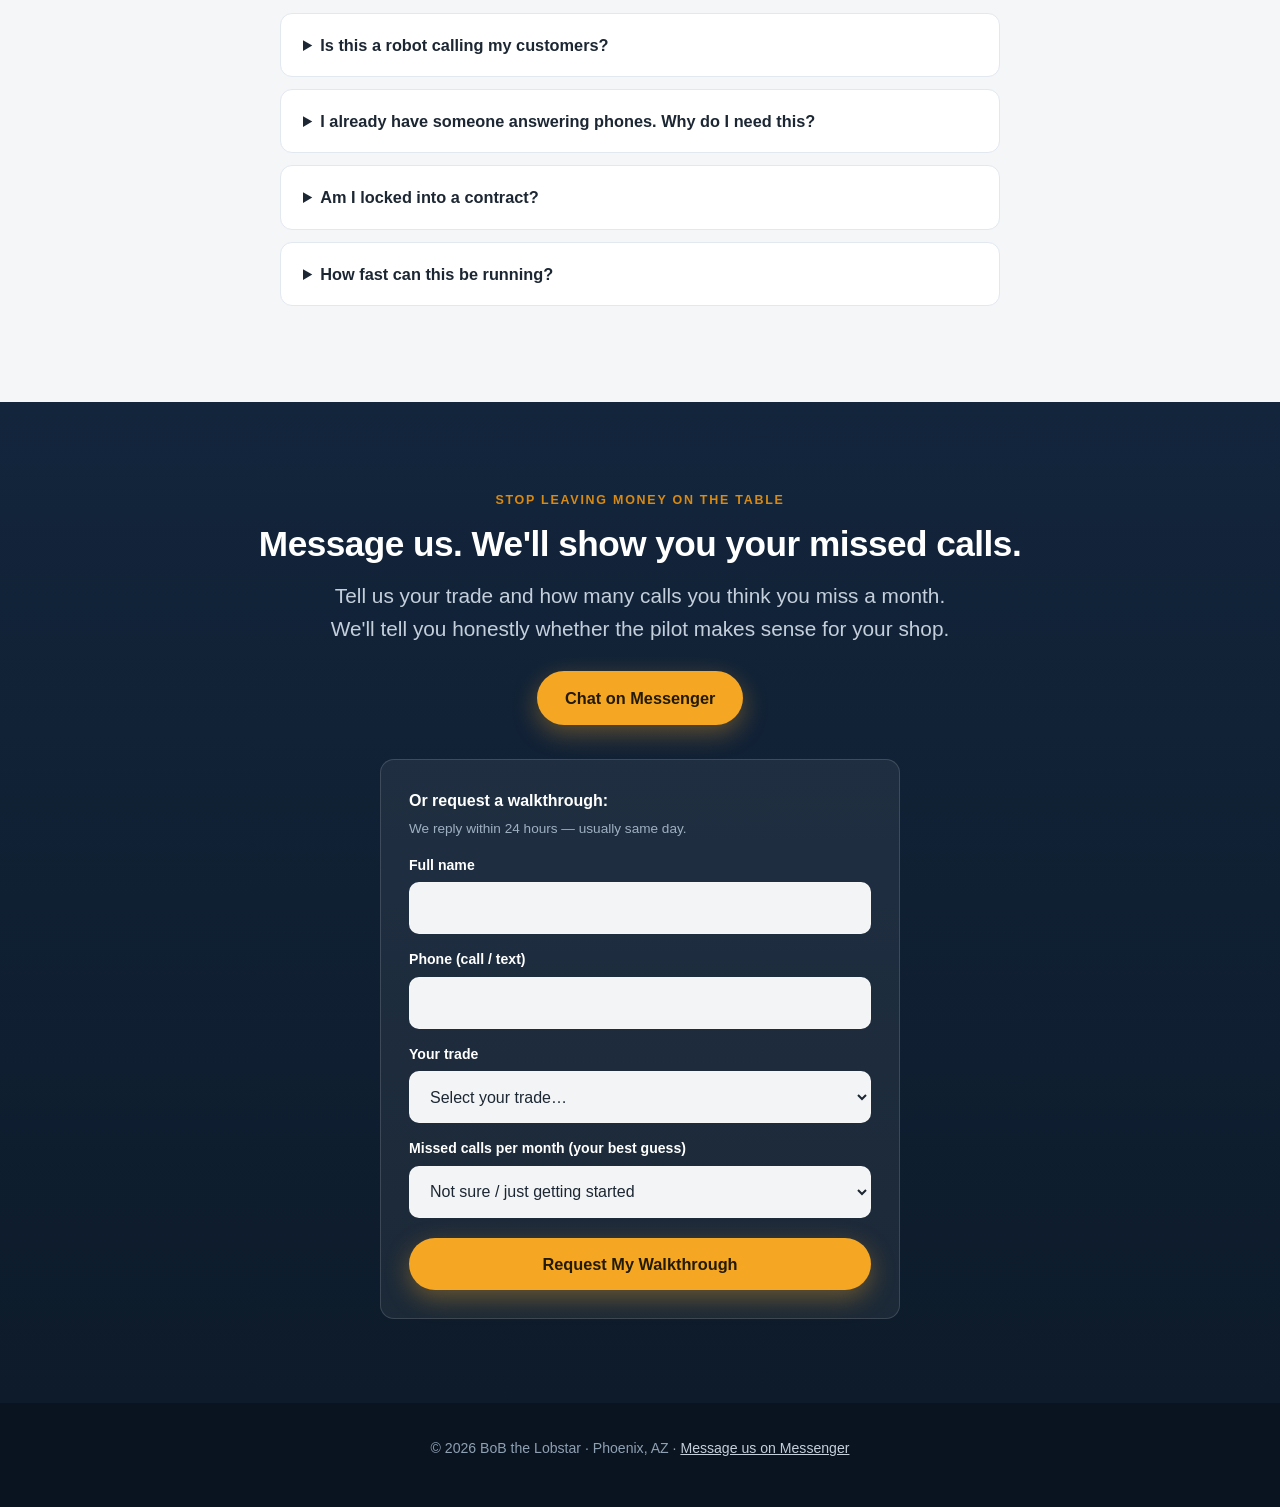
==== commit e016d3c6: "Add files via upload" ====
--- a/index.html
+++ b/index.html
@@ -18,8 +18,12 @@
      time someone submits, FormSubmit emails an activation link to that inbox —
      click it once and every later submission lands straight in the inbox.
   Upload to GitHub: index.html at the repo root, and the
-  images/ folder next to it (images/contractor-hero.jpg,
-  images/bob-logo.png).
+  images/ folder next to it with these 5 files:
+    images/bob-logo.png          (header logo + favicon)
+    images/contractor-hero.jpg   (hero photo)
+    images/step-missed-call.jpg  ("You miss a call" card)
+    images/step-textback.jpg     ("BoB texts back" card)
+    images/step-booked-job.jpg   ("Estimate booked" card)
   ============================================================
 -->
 <script>
@@ -152,6 +156,7 @@
   .step{background:rgba(255,255,255,.05); border:1px solid rgba(255,255,255,.12); border-radius:var(--radius); padding:26px}
   .step .n{background:var(--amber); color:#221a05}
   .step p:last-child{margin-bottom:0; color:#c4cfdb}
+  .step-img{width:100%; aspect-ratio:4/3; object-fit:cover; border-radius:10px; margin-bottom:18px}
   .chat-bubble{background:#fff; color:var(--ink); border-radius:16px 16px 16px 4px; padding:14px 18px;
                margin-top:14px; font-size:.95rem; box-shadow:0 6px 18px rgba(0,0,0,.25)}
   .chat-bubble small{display:block; color:var(--muted); font-size:.78rem; margin-top:6px}
@@ -270,17 +275,20 @@
     <p class="lede">No apps to learn. No behavior to change. You just stop losing the calls you're already missing.</p>
     <div class="cards">
       <div class="step">
+        <img src="images/step-missed-call.jpg" alt="Plumber under a sink missing an incoming call" class="step-img" loading="lazy">
         <span class="n">1</span>
         <h3>You miss a call</h3>
         <p>On a job, up a ladder, under a house. It happens — that's the business.</p>
       </div>
       <div class="step">
+        <img src="images/step-textback.jpg" alt="Instant text-back conversation on a smartphone" class="step-img" loading="lazy">
         <span class="n">2</span>
         <h3>BoB texts back in under a minute</h3>
         <p>The customer gets a friendly text from your business instantly — before they dial the next guy.</p>
         <div class="chat-bubble">"Sorry we missed you! This is Mike's Plumbing — do you need an estimate or is something urgent?"<small>— sent automatically, in your business's name</small></div>
       </div>
       <div class="step">
+        <img src="images/step-booked-job.jpg" alt="Contractor shaking hands with a happy homeowner after booking the job" class="step-img" loading="lazy">
         <span class="n">3</span>
         <h3>Lead qualified, estimate booked</h3>
         <p>BoB asks the right questions, offers your open slots, and puts the job on your calendar. You just show up.</p>
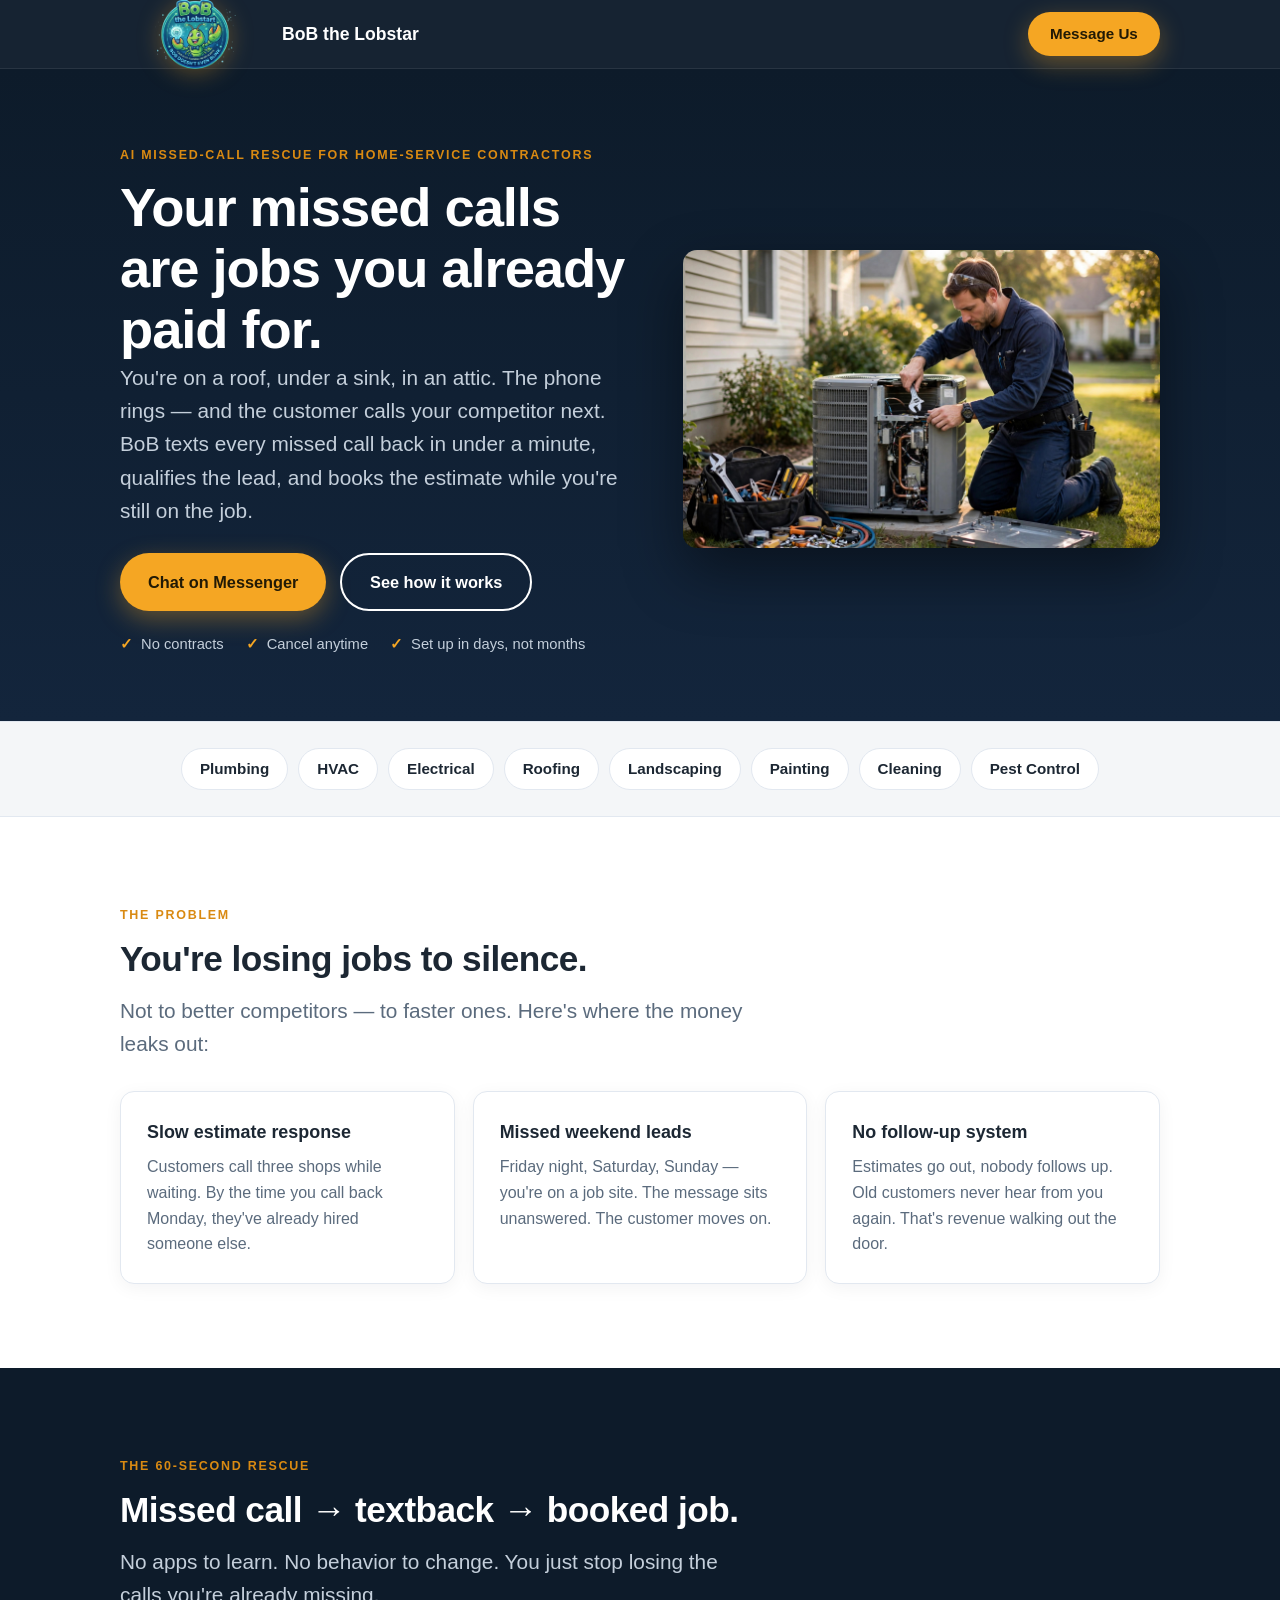
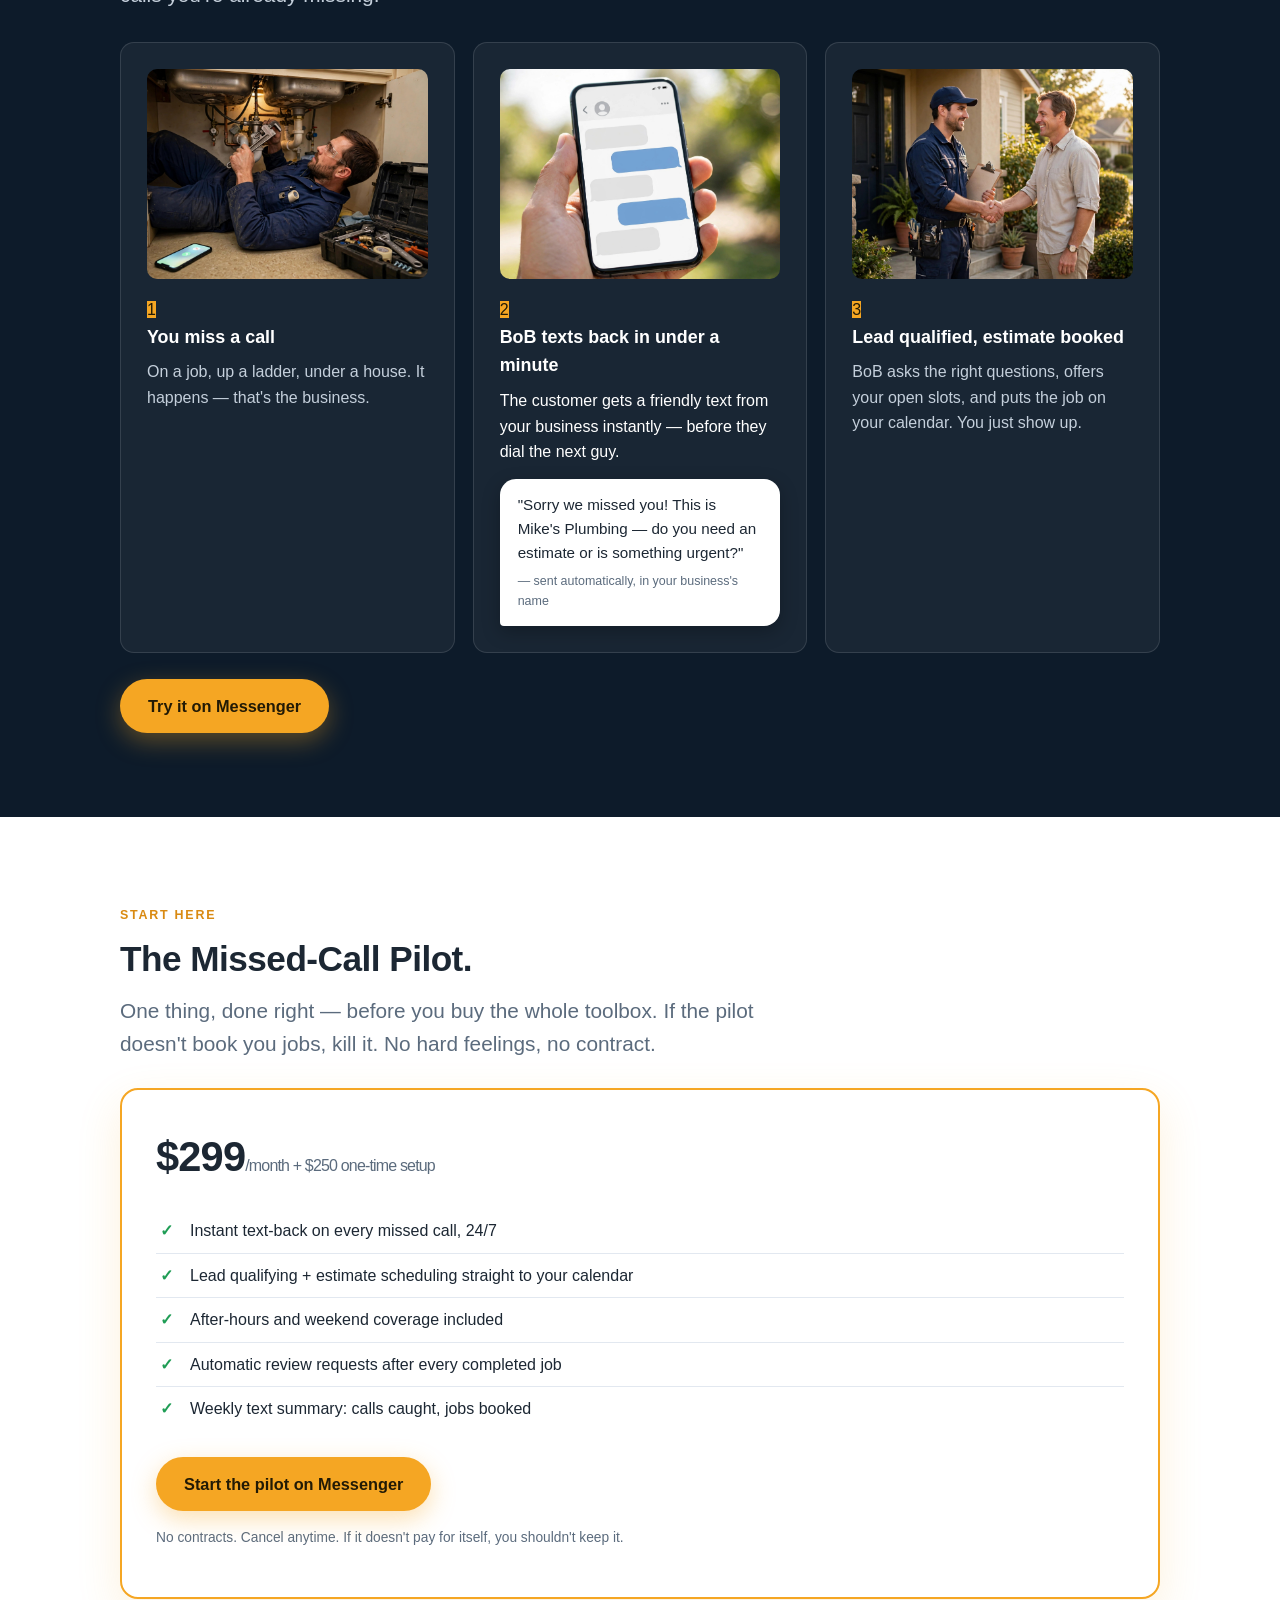
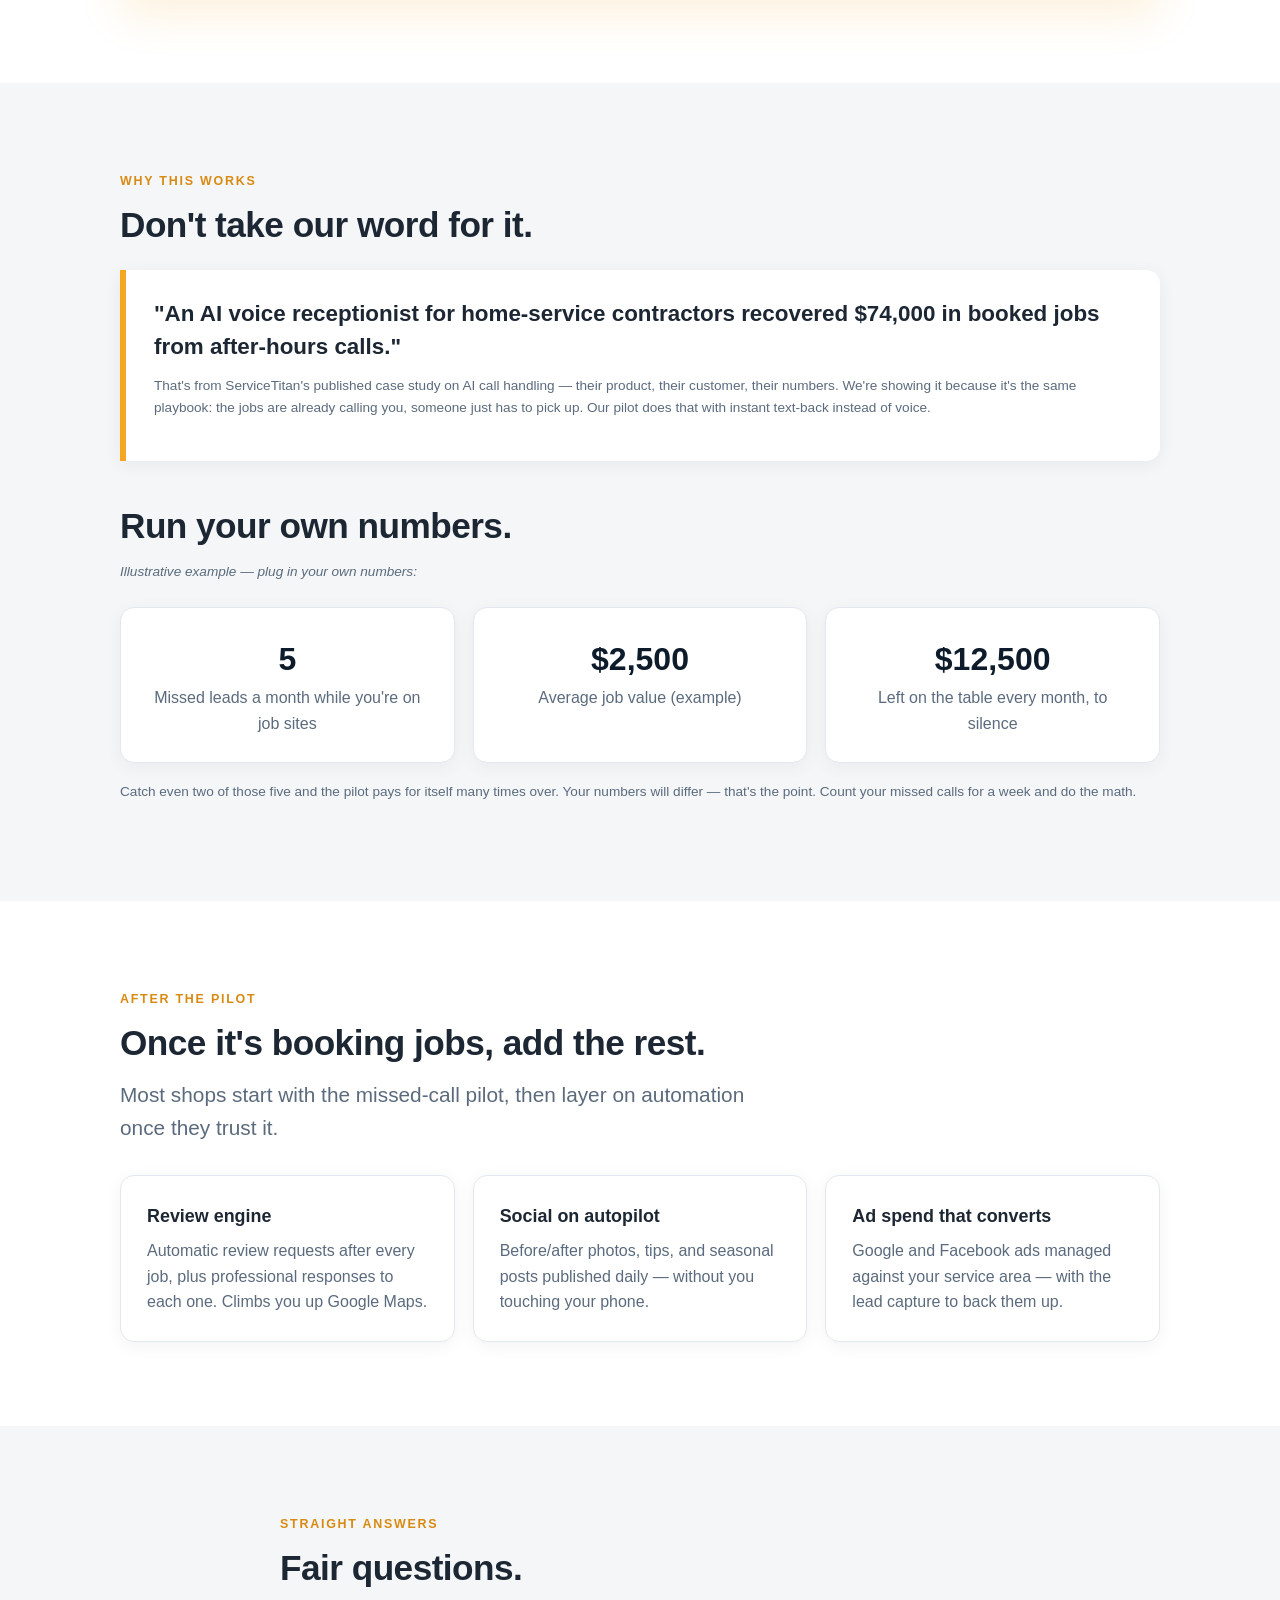
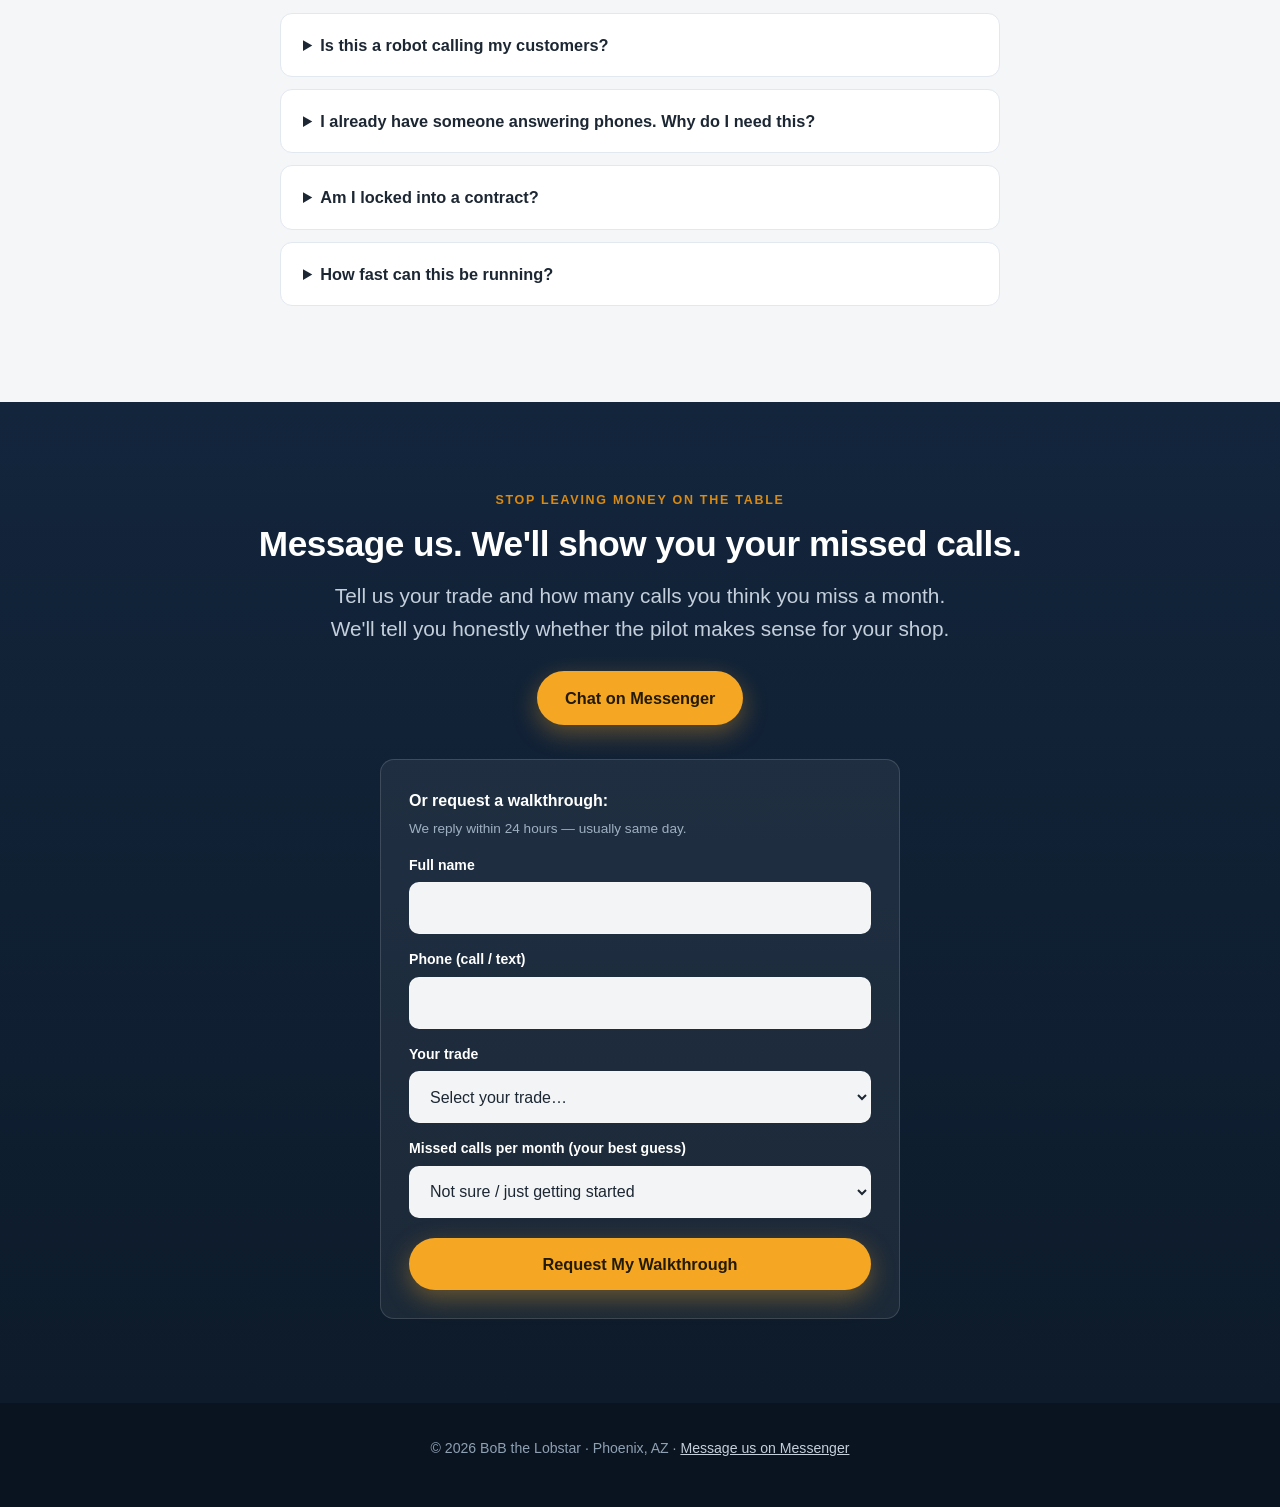
==== commit 0e19f075: "Add files via upload" ====
--- a/index.html
+++ b/index.html
@@ -129,7 +129,7 @@
          backdrop-filter:blur(8px); border-bottom:1px solid rgba(255,255,255,.08)}
   .bar{display:flex; align-items:center; justify-content:space-between; height:68px}
   .brand{display:flex; align-items:center; gap:12px; color:#fff; text-decoration:none; font-weight:800; font-size:1.1rem}
-  .brand img{width:42px; height:42px; border-radius:50%; object-fit:cover; background:#fff}
+  .brand img{width:150px; height:auto; display:block; margin:-14px 0; border-radius:12px}
   .bar .btn{min-height:44px; padding:10px 22px; font-size:.95rem}
   /* hero */
   .hero{background:linear-gradient(180deg,var(--navy) 0%,var(--navy2) 100%); color:#fff; padding:72px 0 64px}
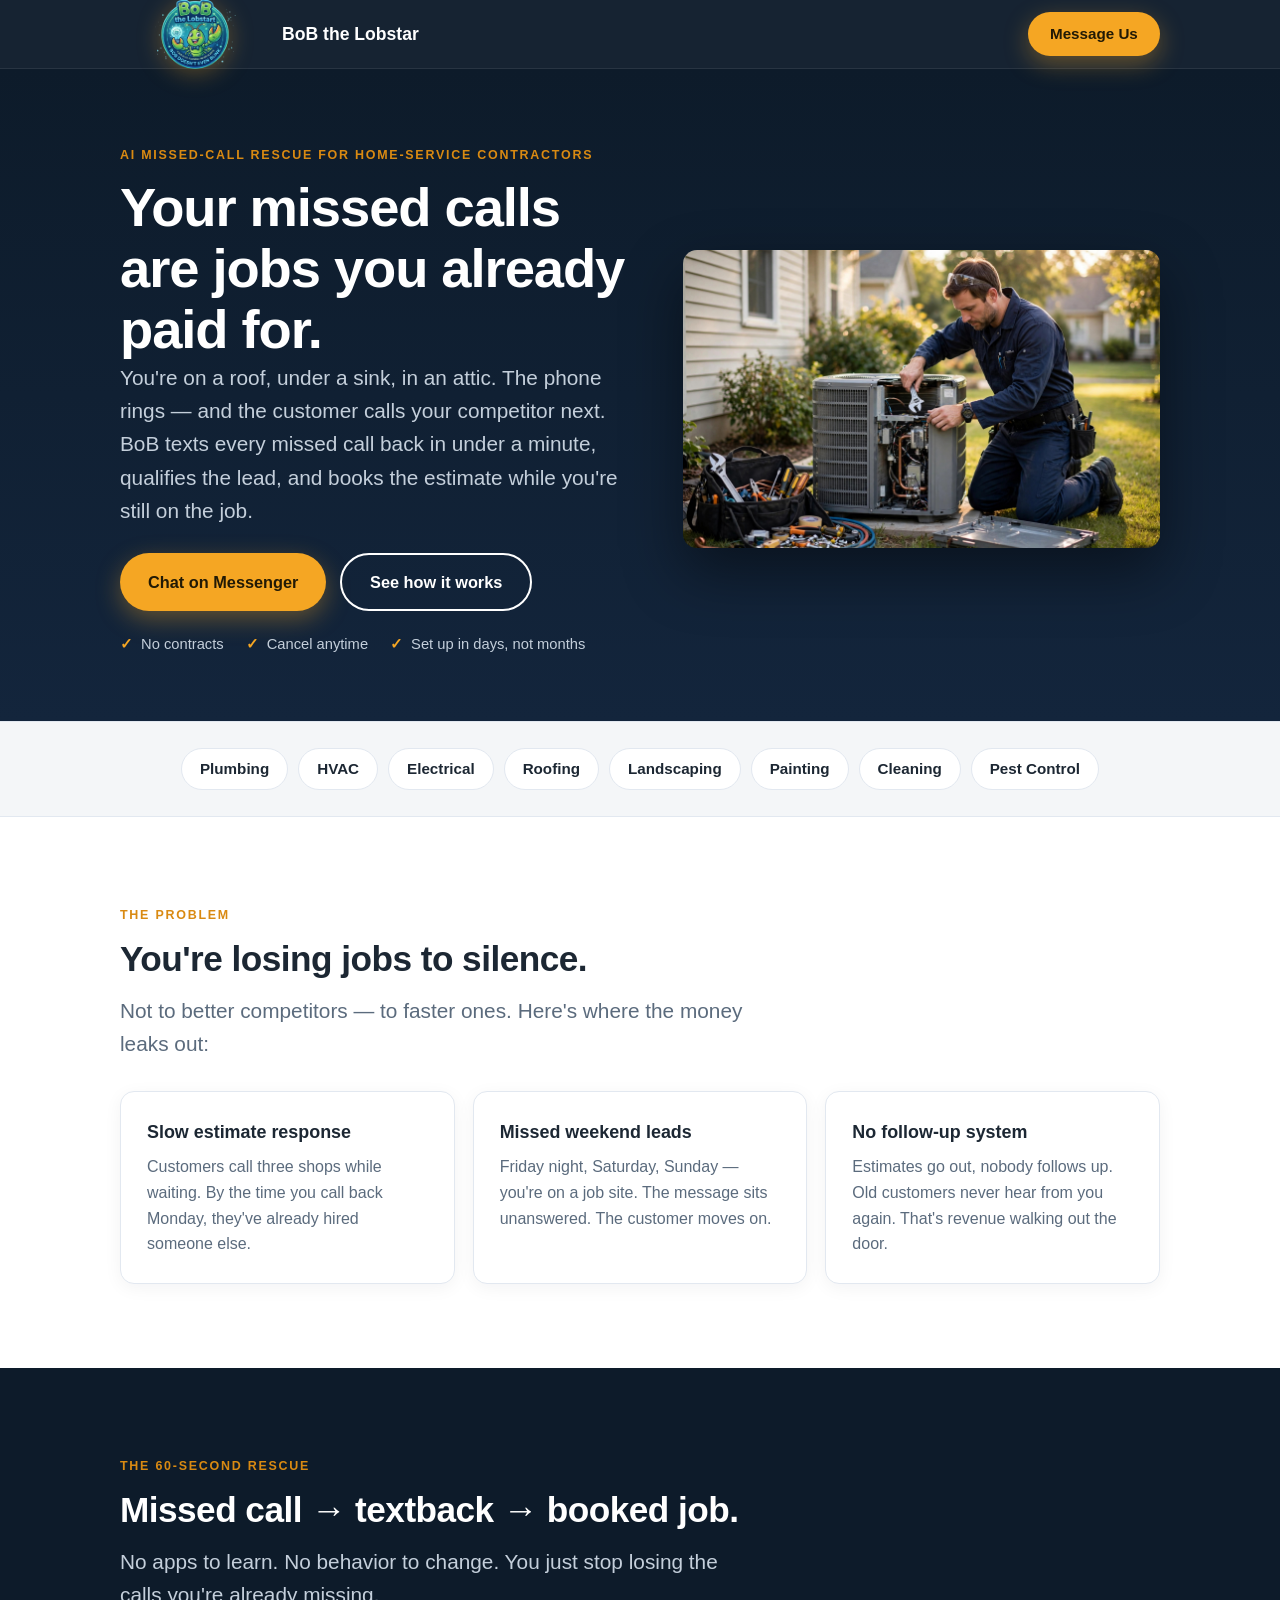
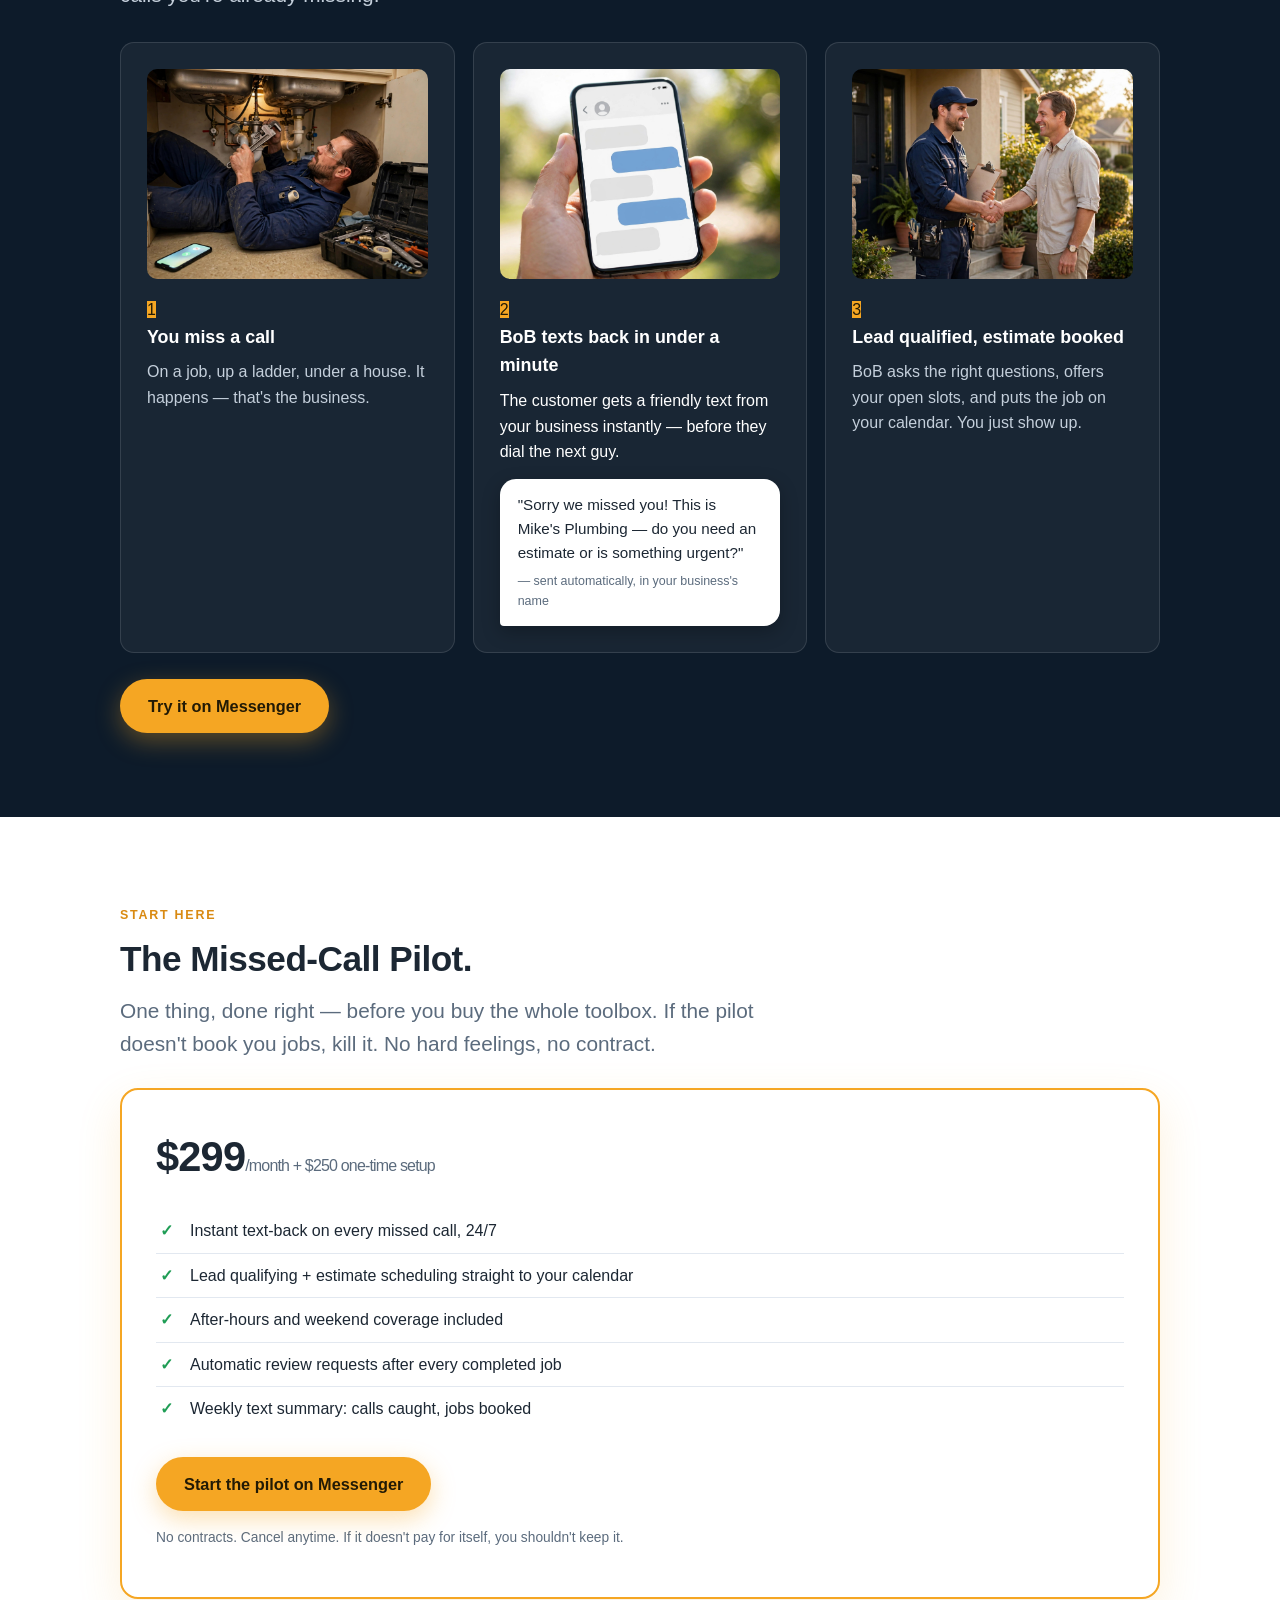
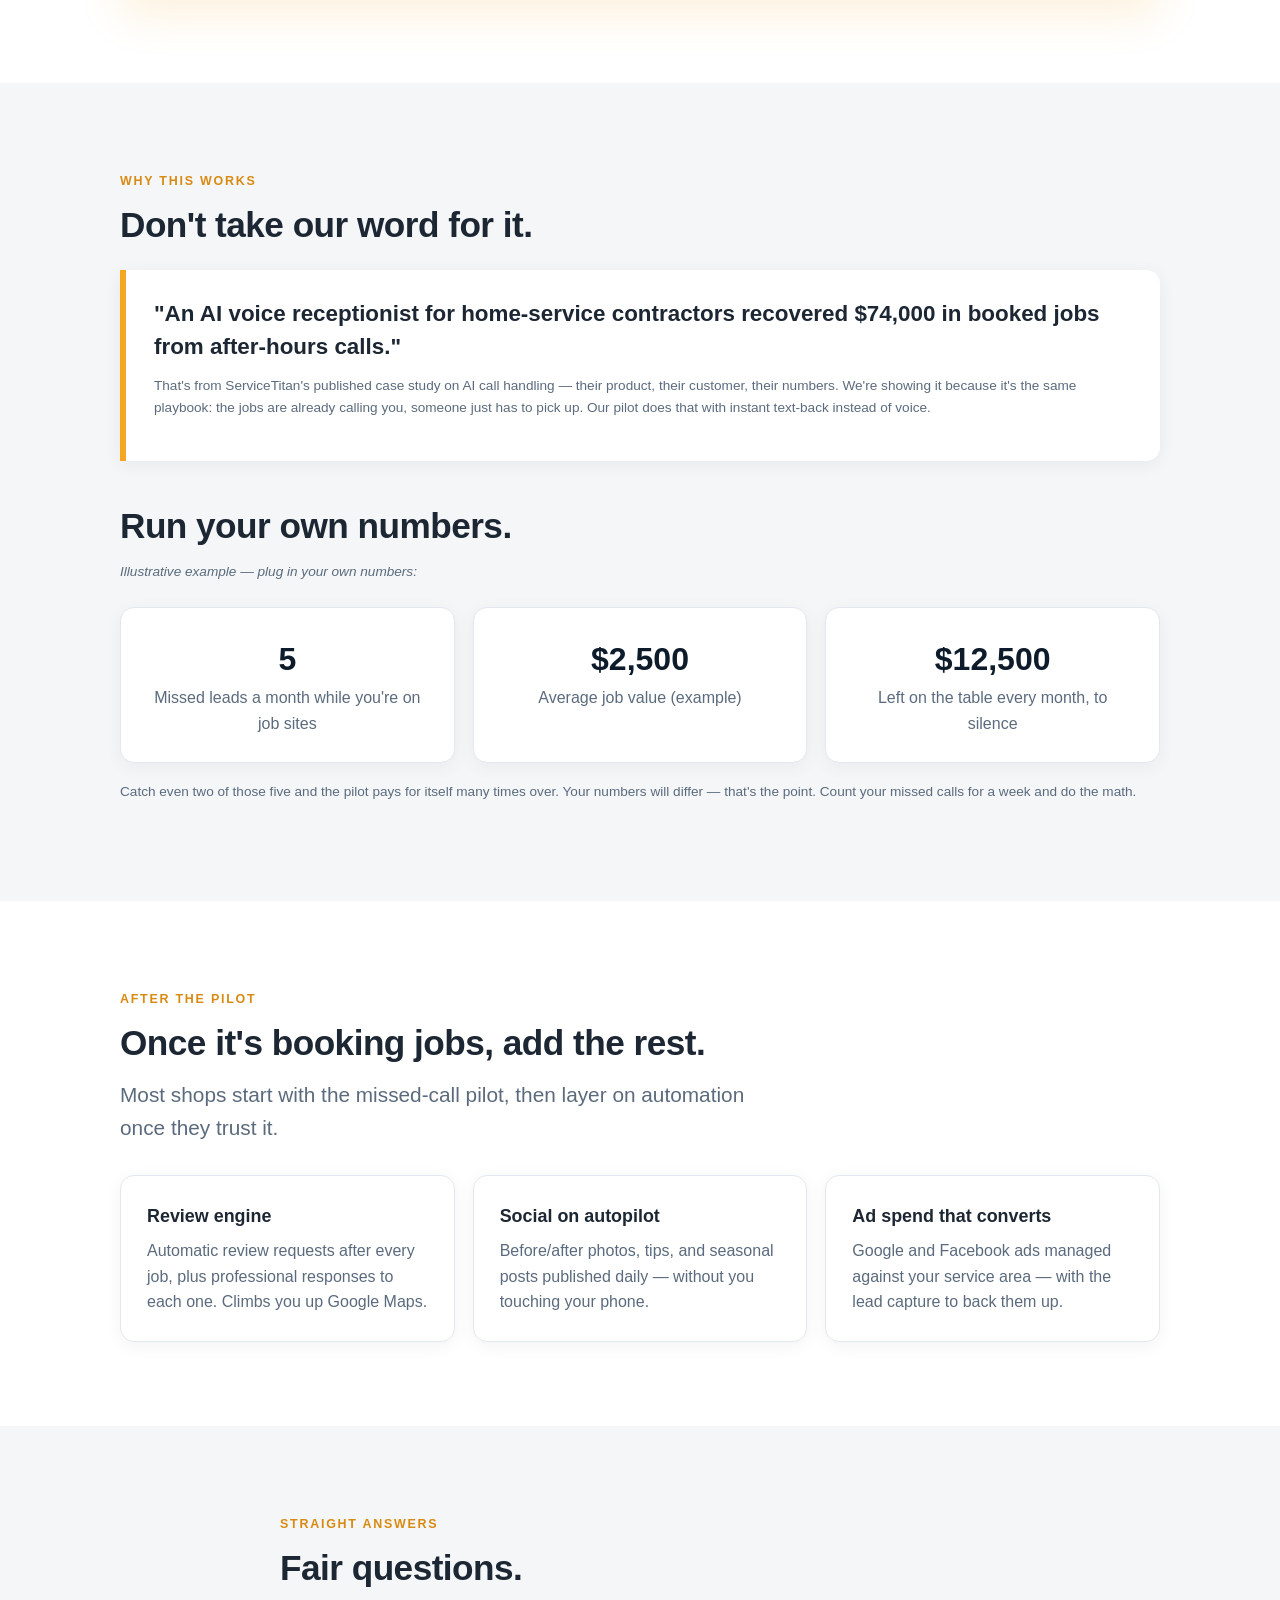
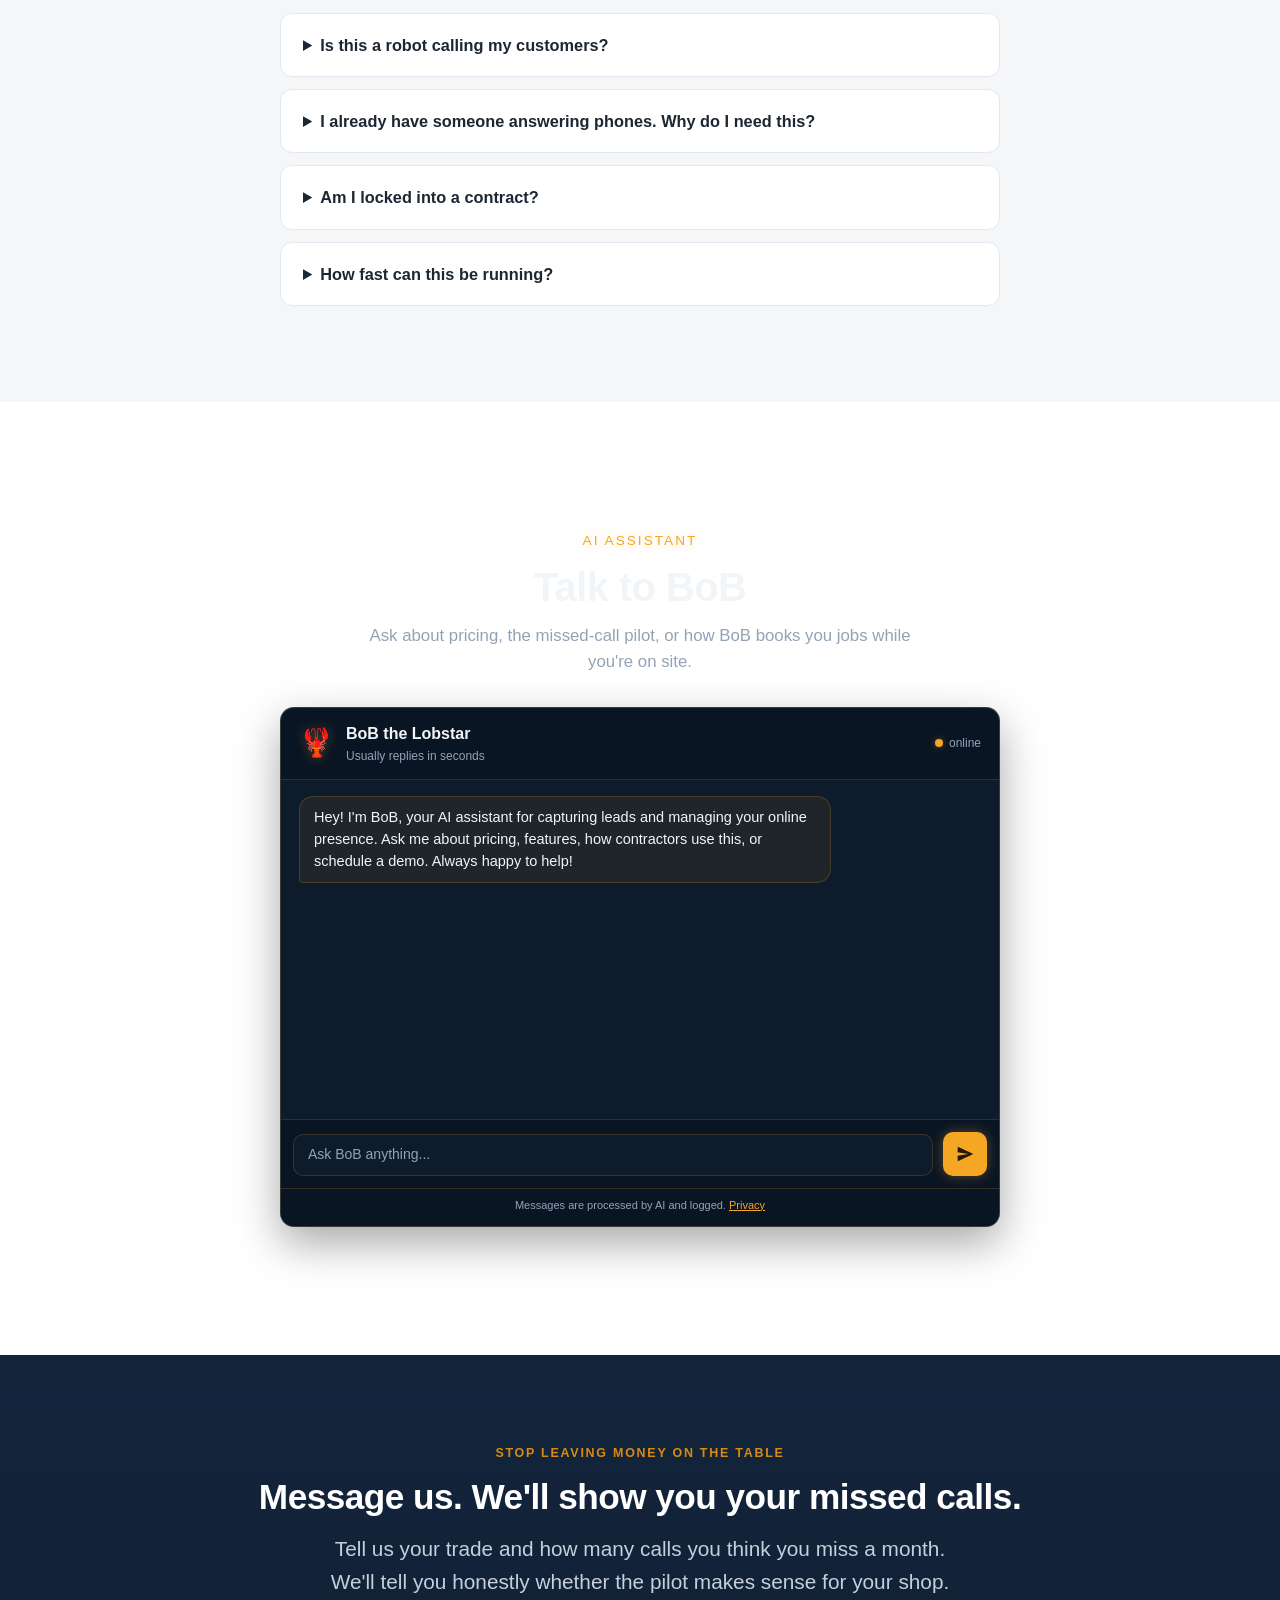
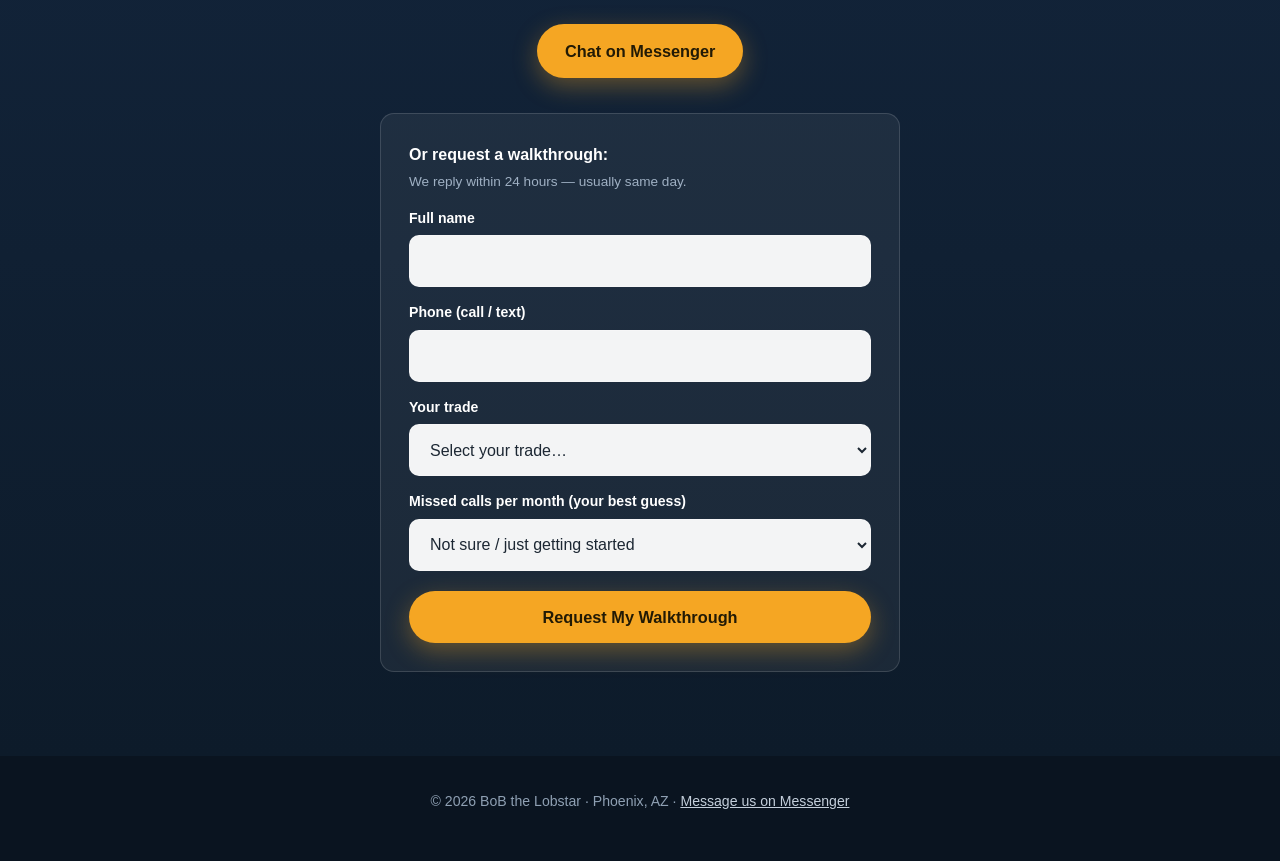
==== commit 66154bf0: "Add chatbot widget to redesigned site, re-theme widget to navy/amber" ====
--- a/index.html
+++ b/index.html
@@ -6,6 +6,7 @@
 <title>BoB the Lobstar — Never Miss Another Job | AI Missed-Call Rescue for Contractors</title>
 <meta name="description" content="BoB texts back every missed call in under a minute, qualifies the lead, and books the estimate. Built for HVAC, plumbing, electrical, roofing and other home-service contractors. No contracts.">
 <link rel="icon" href="images/bob-logo.png">
+<link rel="stylesheet" href="chat-widget.css">
 <!--
   ============================================================
   SETUP — READ THIS FIRST (2 quick edits, then upload)
@@ -17,8 +18,9 @@
      via FormSubmit (free, no backend needed). ONE-TIME ACTIVATION: the first
      time someone submits, FormSubmit emails an activation link to that inbox —
      click it once and every later submission lands straight in the inbox.
-  Upload to GitHub: index.html at the repo root, and the
-  images/ folder next to it with these 5 files:
+  Upload to GitHub: index.html + chat-widget.css at the repo root
+  (chat-widget.js is already there — do NOT re-upload it), and the
+  images/ folder next to them with these 5 files:
     images/bob-logo.png          (header logo + favicon)
     images/contractor-hero.jpg   (hero photo)
     images/step-missed-call.jpg  ("You miss a call" card)
@@ -383,6 +385,14 @@
   </div>
 </section>
 
+<!-- CHATBOT -->
+<!-- The BoB chat widget mounts here. chat-widget.js renders the full chat
+     card (title/subtitle from the data attributes below) and talks to the
+     bot on Render. If this section is removed, the widget is a no-op. -->
+<section id="bob-chat-embed" data-bob-title="Talk to BoB"
+         data-bob-sub="Ask about pricing, the missed-call pilot, or how BoB books you jobs while you're on site.">
+</section>
+
 <!-- FINAL CTA -->
 <section class="final" id="demo">
   <div class="wrap">
@@ -427,5 +437,6 @@
   </div>
 </footer>
 
+<script src="chat-widget.js" defer></script>
 </body>
 </html>
--- a/chat-widget.css
+++ b/chat-widget.css
@@ -0,0 +1,290 @@
+/*
+ * BoB the Lobstar — inline chat embed styles.
+ *
+ * This is the INLINE variant: the chat renders as a card in the page flow,
+ * centered below the pricing section on the homepage. No floating bubble,
+ * no open/minimize state — the chat is always visible.
+ *
+ * All selectors are prefixed with #bob-chat-embed (or .bob-…) so they can't
+ * collide with the host page's CSS. Colour tokens live in the #bob-chat-embed
+ * block at the top — tweak those to rebrand.
+ */
+
+#bob-chat-embed {
+  /* Brand palette — re-themed 2026-10-01 to match the navy/amber site redesign.
+     Keeping our own tokens so this still works if dropped into a repo that
+     doesn't define those. */
+  --bob-neon:          #f5a623;   /* bright accent: focus ring, link colour */
+  --bob-primary:       #f5a623;   /* user bubbles, send btn */
+  --bob-primary-dark:  #d98a12;   /* hover state for the above */
+  --bob-glow:          rgba(245, 166, 35, 0.35);
+  --bob-bg:            #13253c;                   /* card */
+  --bob-surface:       #0d1b2a;                   /* messages area */
+  --bob-header:        #0a1524;                   /* header/footer/composer */
+  --bob-text:          #f2f5f8;
+  --bob-muted:         #93a3b5;
+  --bob-bot-bubble:    rgba(245, 166, 35, 0.08);  /* subtle amber tint */
+  --bob-user-bubble:   var(--bob-primary);
+  --bob-user-text:     #221a05;                   /* dark text on amber reads crisp */
+  --bob-border:        rgba(245, 166, 35, 0.18);
+  --bob-focus-ring:    var(--bob-neon);
+  --bob-shadow:        0 16px 44px rgba(0, 0, 0, 0.35);
+  --bob-radius:        14px;
+
+  /* Font stack mirrors the site's body font so the embed blends in. */
+  --bob-font: -apple-system, BlinkMacSystemFont, "Segoe UI",
+              Roboto, "Helvetica Neue", Arial, sans-serif;
+
+  /* ---- Section layout ---- */
+  /* The embed sits in normal document flow. Padding matches the site's
+     other sections so spacing feels consistent. */
+  font-family: var(--bob-font);
+  color: var(--bob-text);
+  font-size: 15px;
+  line-height: 1.55;
+  padding: 8rem 2rem;
+  position: relative;
+  z-index: 1;
+}
+
+/* Screen-reader-only label for the textarea. */
+.bob-chat-sr {
+  position: absolute;
+  width: 1px;
+  height: 1px;
+  padding: 0;
+  margin: -1px;
+  overflow: hidden;
+  clip: rect(0, 0, 0, 0);
+  white-space: nowrap;
+  border: 0;
+}
+
+/* --- Invitation header (the "Got questions?" copy above the card) --------- */
+.bob-embed-intro {
+  max-width: 720px;
+  margin: 0 auto 2rem;
+  text-align: center;
+}
+.bob-embed-label {
+  font-family: 'Syne', var(--bob-font);
+  font-size: 0.85rem;
+  letter-spacing: 0.15em;
+  text-transform: uppercase;
+  color: var(--bob-neon);
+  margin-bottom: 0.75rem;
+  /* Neon glow to match the hero style on the site. */
+  text-shadow: 0 0 12px var(--bob-glow);
+}
+.bob-embed-title {
+  font-family: 'Syne', var(--bob-font);
+  font-size: clamp(1.75rem, 4vw, 2.5rem);
+  line-height: 1.2;
+  margin-bottom: 0.75rem;
+}
+.bob-embed-sub {
+  color: var(--bob-muted);
+  font-size: 1.05rem;
+  max-width: 560px;
+  margin: 0 auto;
+}
+
+/* --- The chat card itself ------------------------------------------------- */
+.bob-chat-card {
+  max-width: 720px;
+  margin: 0 auto;
+  background: var(--bob-bg);
+  border: 1px solid var(--bob-border);
+  border-radius: var(--bob-radius);
+  box-shadow: var(--bob-shadow);
+  /* Subtle inner glow so the card sits "lit" against the page. */
+  box-shadow:
+    var(--bob-shadow),
+    inset 0 0 0 1px rgba(245, 166, 35, 0.05);
+  display: flex;
+  flex-direction: column;
+  overflow: hidden;
+  height: 520px;
+}
+
+.bob-chat-header {
+  display: flex;
+  align-items: center;
+  gap: 12px;
+  padding: 14px 18px;
+  background: var(--bob-header);
+  border-bottom: 1px solid var(--bob-border);
+  color: var(--bob-text);
+}
+.bob-chat-title-icon {
+  font-size: 28px;
+  line-height: 1;
+  /* Soft glow on the lobstar so it reads as the brand icon. */
+  filter: drop-shadow(0 0 6px var(--bob-glow));
+}
+.bob-chat-title-name {
+  font-family: 'Syne', var(--bob-font);
+  font-weight: 700;
+  font-size: 16px;
+}
+.bob-chat-title-sub {
+  font-size: 12px;
+  color: var(--bob-muted);
+}
+/* Live "online" dot to reassure users BoB is awake. */
+.bob-chat-status {
+  margin-left: auto;
+  display: inline-flex;
+  align-items: center;
+  gap: 6px;
+  font-size: 12px;
+  color: var(--bob-muted);
+}
+.bob-chat-status::before {
+  content: '';
+  width: 8px;
+  height: 8px;
+  border-radius: 50%;
+  background: var(--bob-neon);
+  box-shadow: 0 0 6px var(--bob-glow);
+}
+
+/* --- Messages ------------------------------------------------------------- */
+.bob-chat-messages {
+  flex: 1 1 auto;
+  overflow-y: auto;
+  padding: 16px 18px;
+  display: flex;
+  flex-direction: column;
+  gap: 10px;
+  background: var(--bob-surface);
+}
+.bob-msg { display: flex; }
+.bob-msg-user { justify-content: flex-end; }
+.bob-msg-bot  { justify-content: flex-start; }
+.bob-msg-bubble {
+  max-width: 78%;
+  padding: 10px 14px;
+  border-radius: 14px;
+  white-space: pre-wrap;
+  word-wrap: break-word;
+  font-size: 14.5px;
+  line-height: 1.5;
+}
+.bob-msg-bot .bob-msg-bubble {
+  background: var(--bob-bot-bubble);
+  border: 1px solid var(--bob-border);
+  color: var(--bob-text);
+  border-bottom-left-radius: 4px;
+}
+.bob-msg-user .bob-msg-bubble {
+  background: var(--bob-user-bubble);
+  color: var(--bob-user-text);
+  border-bottom-right-radius: 4px;
+  /* Tiny glow so user bubbles feel "sent" rather than flat. */
+  box-shadow: 0 0 12px rgba(245, 166, 35, 0.25);
+}
+
+/* Typing indicator — three pulsing dots in a bot bubble. */
+.bob-msg-typing .bob-msg-bubble {
+  display: inline-flex;
+  gap: 4px;
+  padding: 12px 14px;
+}
+.bob-msg-typing span {
+  width: 6px;
+  height: 6px;
+  background: var(--bob-muted);
+  border-radius: 50%;
+  animation: bob-blink 1.2s infinite ease-in-out;
+}
+.bob-msg-typing span:nth-child(2) { animation-delay: 0.2s; }
+.bob-msg-typing span:nth-child(3) { animation-delay: 0.4s; }
+@keyframes bob-blink {
+  0%, 80%, 100% { opacity: 0.25; transform: scale(0.9); }
+  40%           { opacity: 1;    transform: scale(1); }
+}
+
+/* --- Composer ------------------------------------------------------------- */
+.bob-chat-form {
+  display: flex;
+  align-items: flex-end;
+  gap: 10px;
+  padding: 12px;
+  border-top: 1px solid var(--bob-border);
+  background: var(--bob-header);
+}
+#bob-chat-input {
+  flex: 1 1 auto;
+  resize: none;
+  border: 1px solid var(--bob-border);
+  border-radius: 10px;
+  padding: 10px 14px;
+  font-family: inherit;
+  font-size: 14px;
+  line-height: 1.4;
+  max-height: 120px;
+  outline: none;
+  background: var(--bob-surface);
+  color: var(--bob-text);
+  transition: border-color 0.2s ease, box-shadow 0.2s ease;
+}
+#bob-chat-input::placeholder { color: var(--bob-muted); }
+#bob-chat-input:focus {
+  border-color: var(--bob-neon);
+  box-shadow: 0 0 0 3px rgba(245, 166, 35, 0.18);
+}
+#bob-chat-send {
+  background: var(--bob-primary);
+  color: var(--bob-user-text);
+  border: none;
+  border-radius: 10px;
+  width: 44px;
+  height: 44px;
+  display: inline-flex;
+  align-items: center;
+  justify-content: center;
+  cursor: pointer;
+  transition: background 0.2s ease, transform 0.15s ease;
+  box-shadow: 0 0 12px var(--bob-glow);
+}
+#bob-chat-send:hover:not(:disabled) {
+  background: var(--bob-primary-dark);
+  transform: translateY(-1px);
+}
+#bob-chat-send:disabled { opacity: 0.5; cursor: not-allowed; }
+#bob-chat-send:focus-visible { outline: 3px solid var(--bob-focus-ring); outline-offset: 2px; }
+
+.bob-chat-footer {
+  font-size: 11px;
+  color: var(--bob-muted);
+  text-align: center;
+  padding: 8px 12px 12px;
+  background: var(--bob-header);
+  border-top: 1px solid var(--bob-border);
+}
+.bob-chat-footer a { color: var(--bob-neon); text-decoration: underline; }
+
+/* Custom scrollbar so the messages area doesn't show a bright native bar. */
+.bob-chat-messages { scrollbar-width: thin; scrollbar-color: var(--bob-border) transparent; }
+.bob-chat-messages::-webkit-scrollbar { width: 8px; }
+.bob-chat-messages::-webkit-scrollbar-track { background: transparent; }
+.bob-chat-messages::-webkit-scrollbar-thumb { background: var(--bob-border); border-radius: 4px; }
+.bob-chat-messages::-webkit-scrollbar-thumb:hover { background: var(--bob-muted); }
+
+/* --- Responsive ----------------------------------------------------------
+ * Inline mode is much simpler than the old floating panel: the card just
+ * reflows with its container. We only tweak padding and height so it
+ * feels proportional on small screens.
+ * ------------------------------------------------------------------------ */
+@media (max-width: 900px) {
+  #bob-chat-embed { padding: 6rem 1.5rem; }
+  .bob-chat-card  { height: 480px; }
+}
+@media (max-width: 600px) {
+  #bob-chat-embed { padding: 4rem 1rem; }
+  .bob-chat-card  { height: 440px; }
+  .bob-embed-title { font-size: 1.75rem; }
+  .bob-embed-sub   { font-size: 0.95rem; }
+  .bob-msg-bubble  { max-width: 85%; font-size: 14px; }
+}
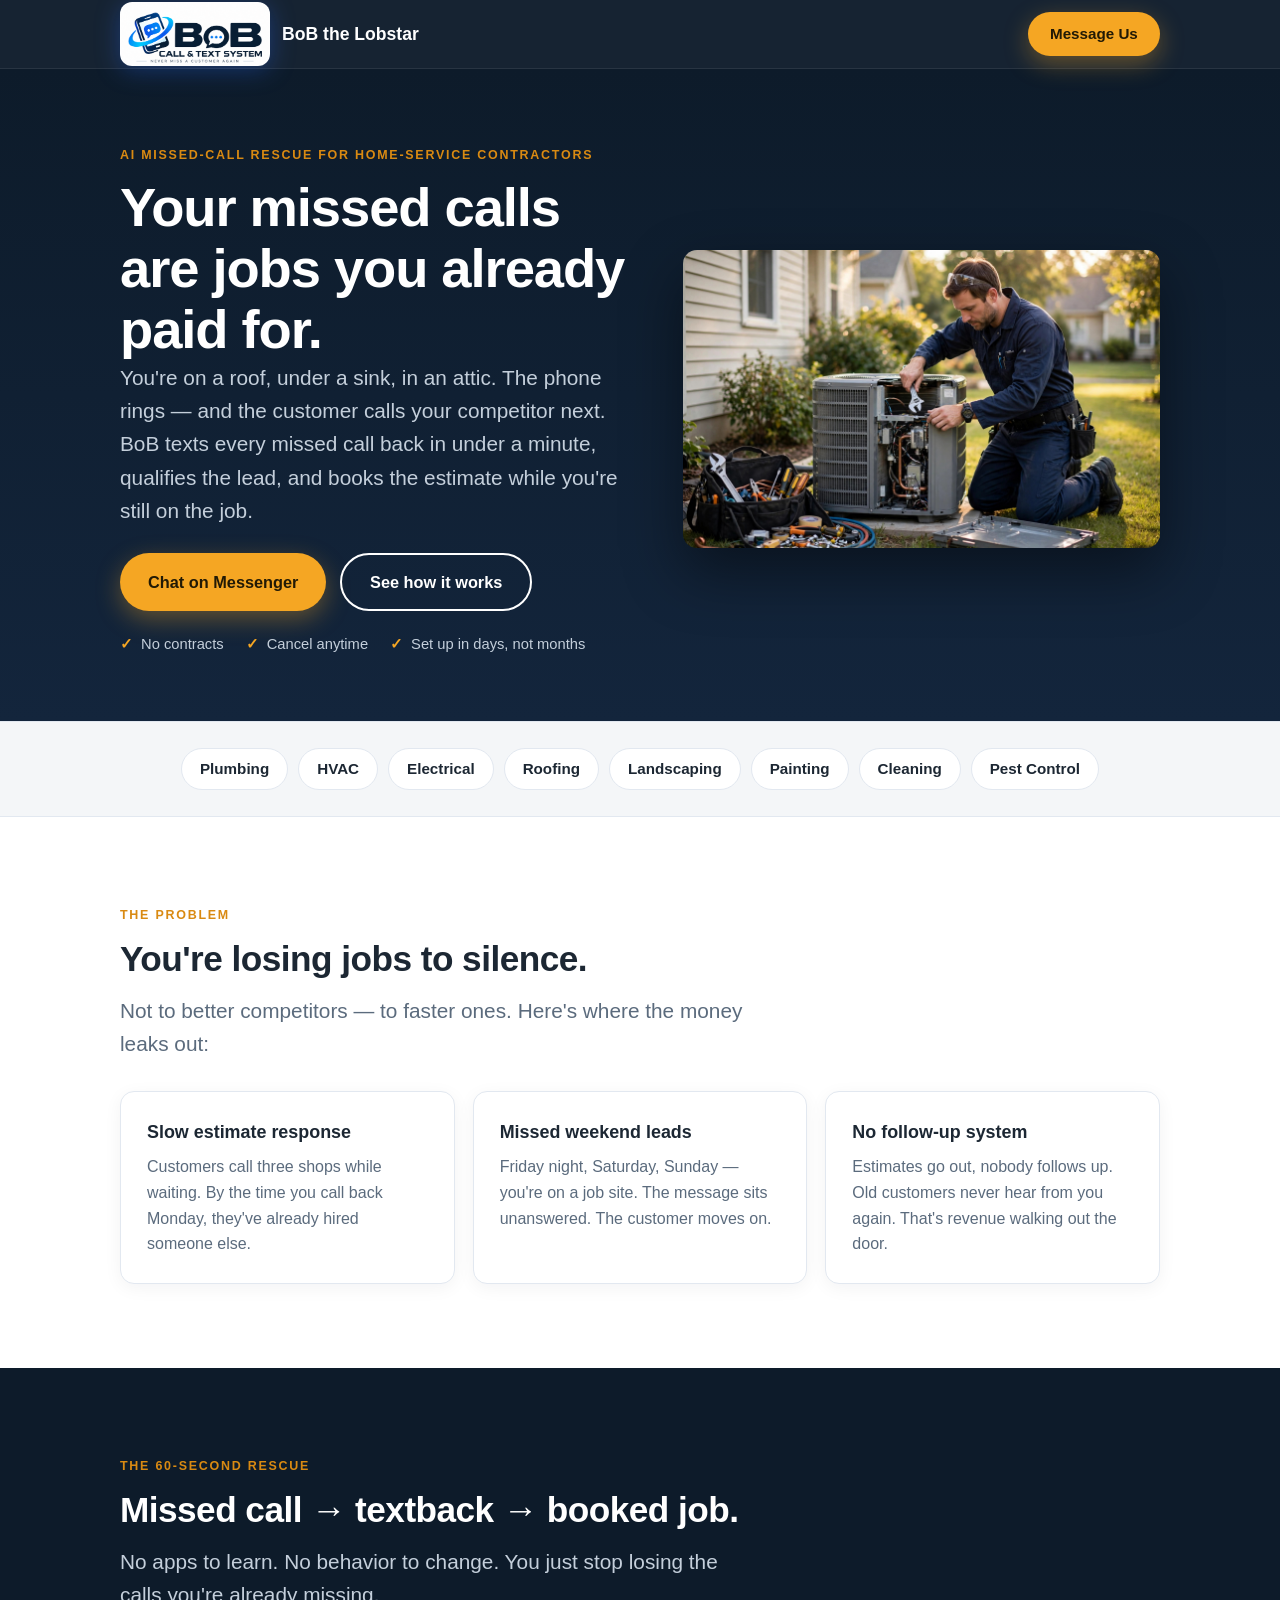
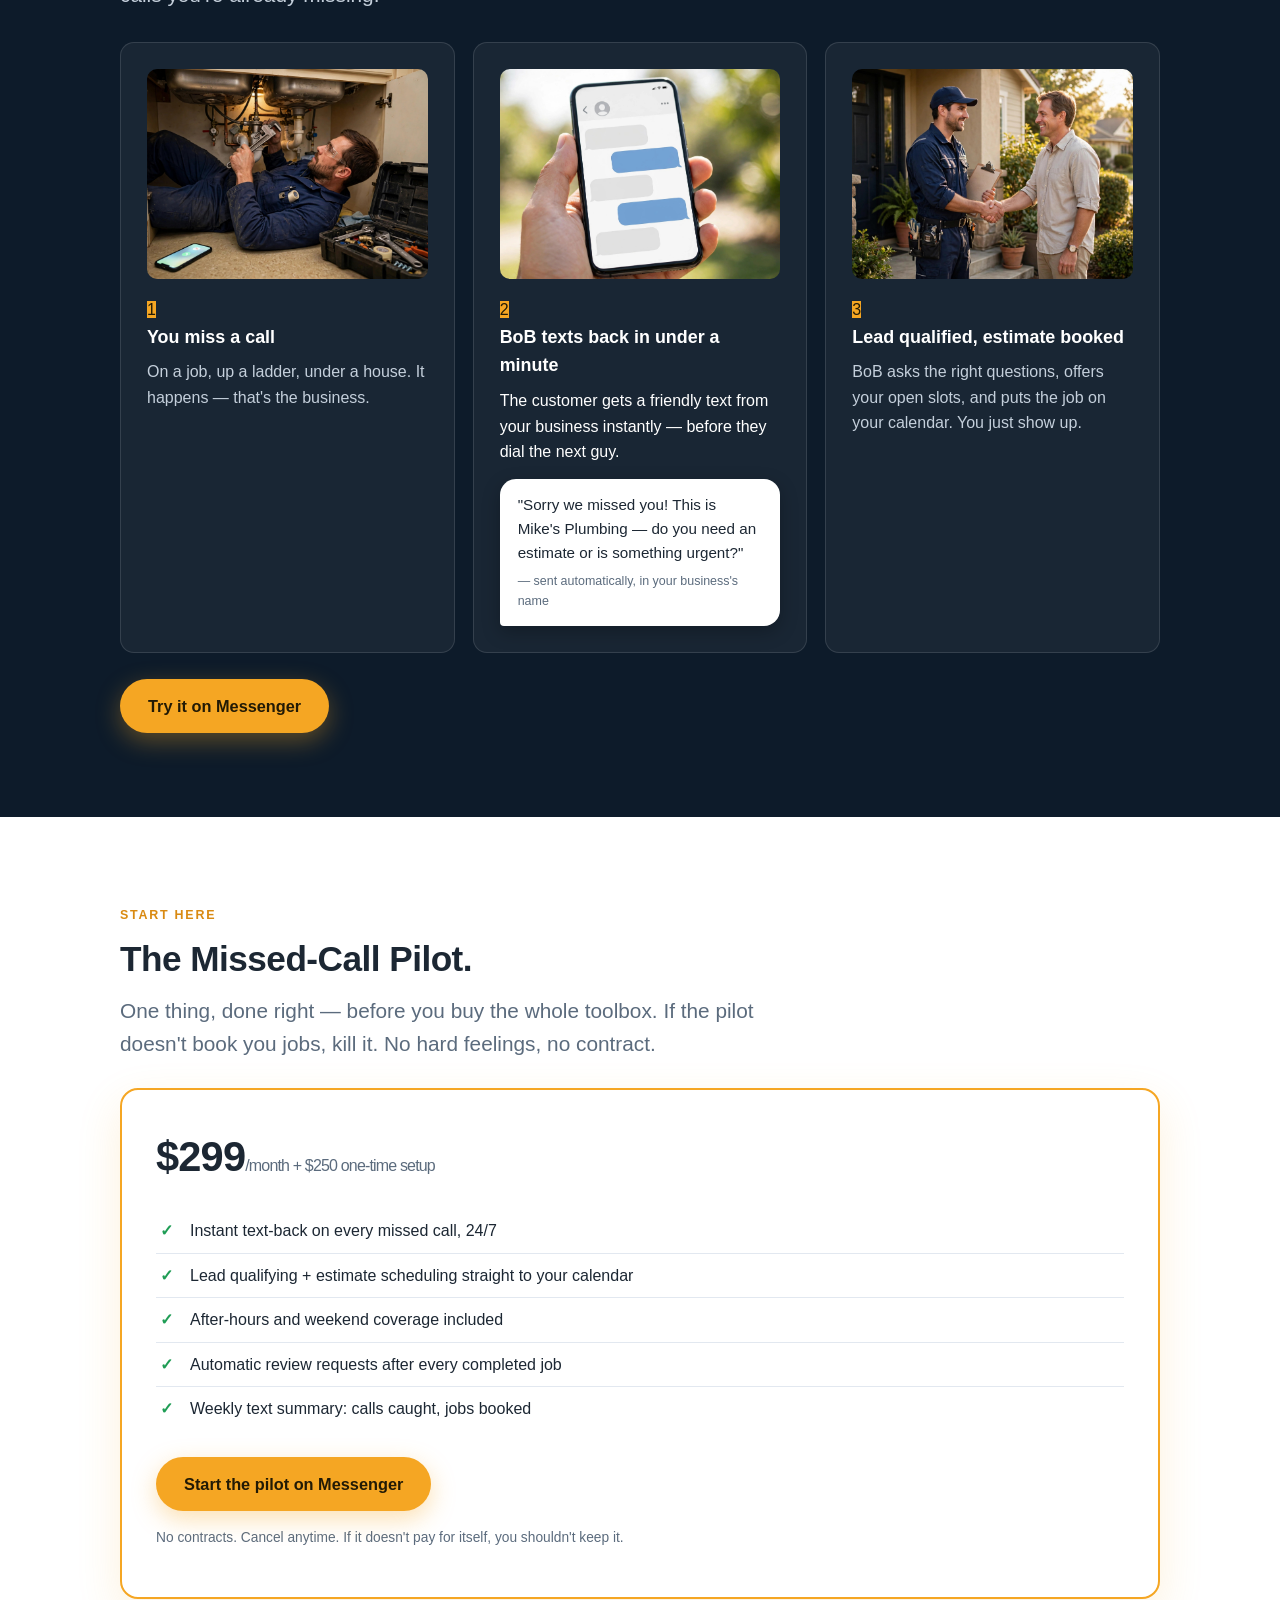
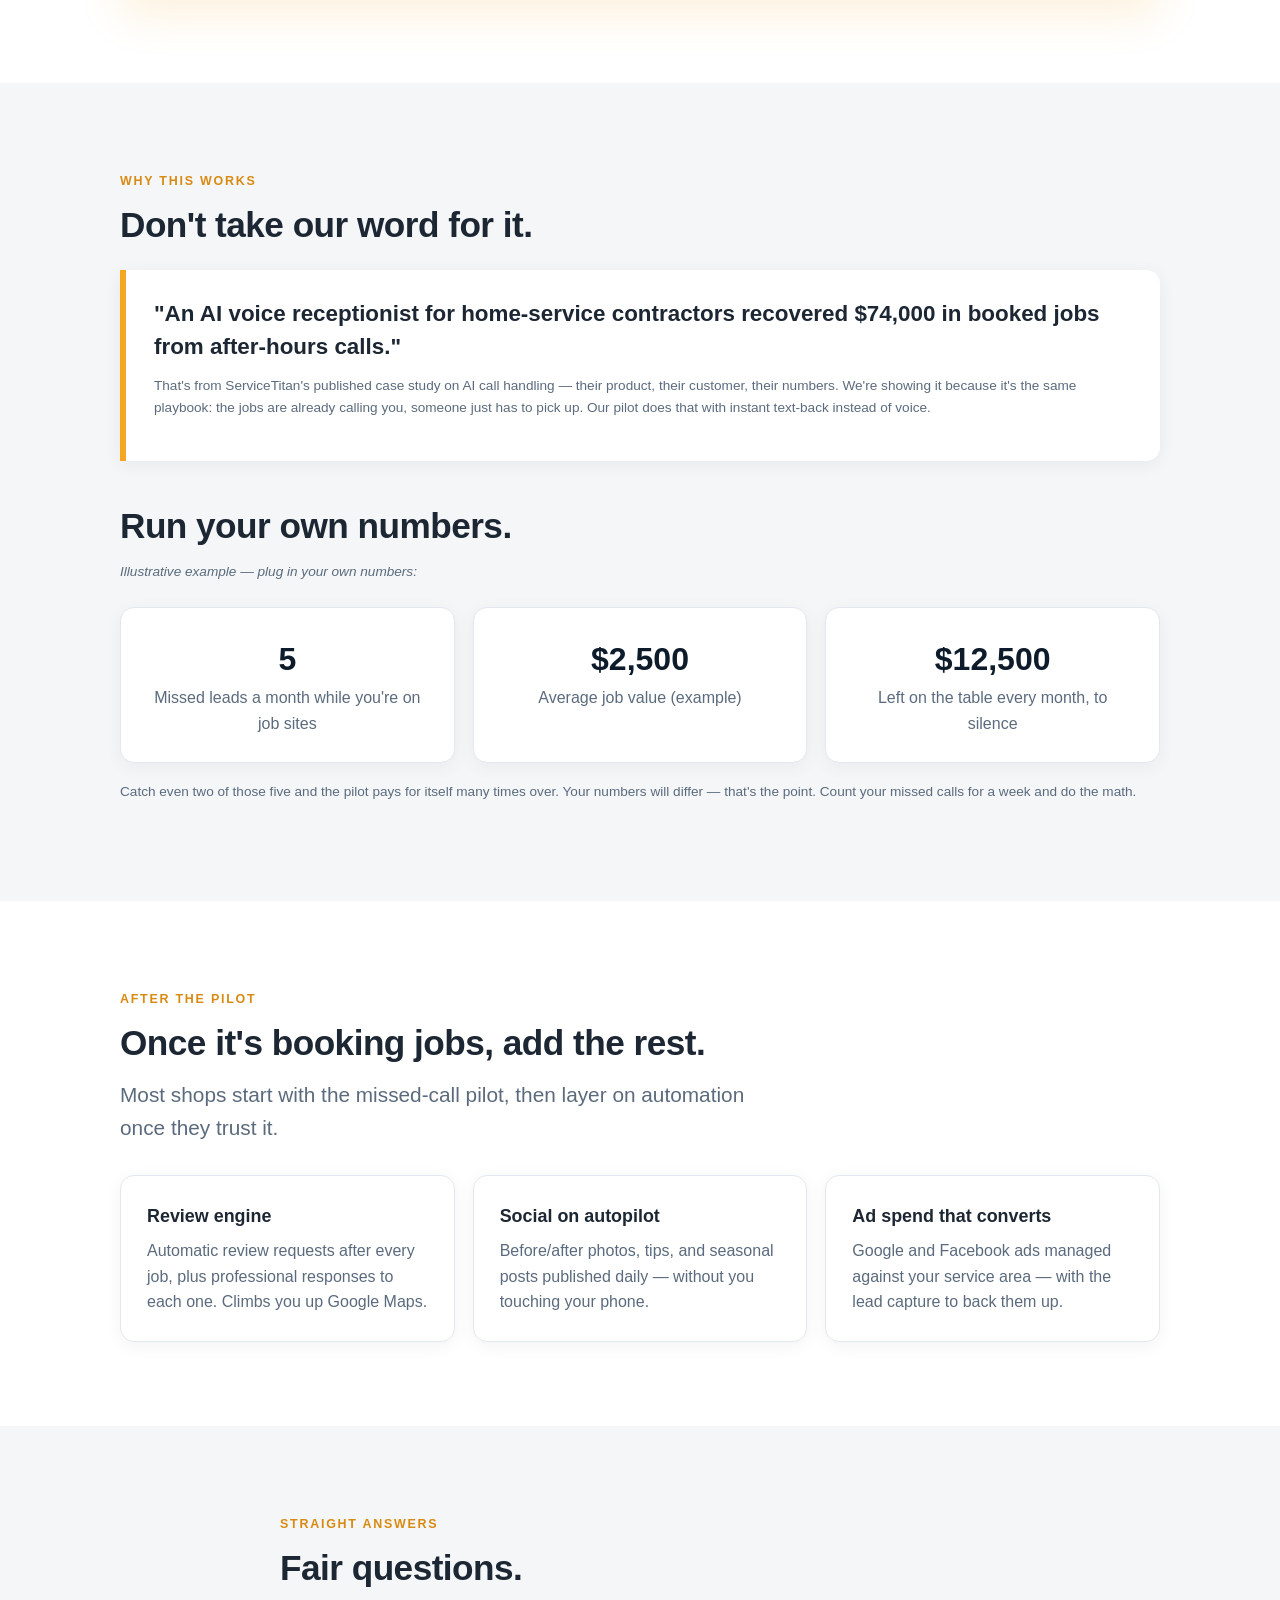
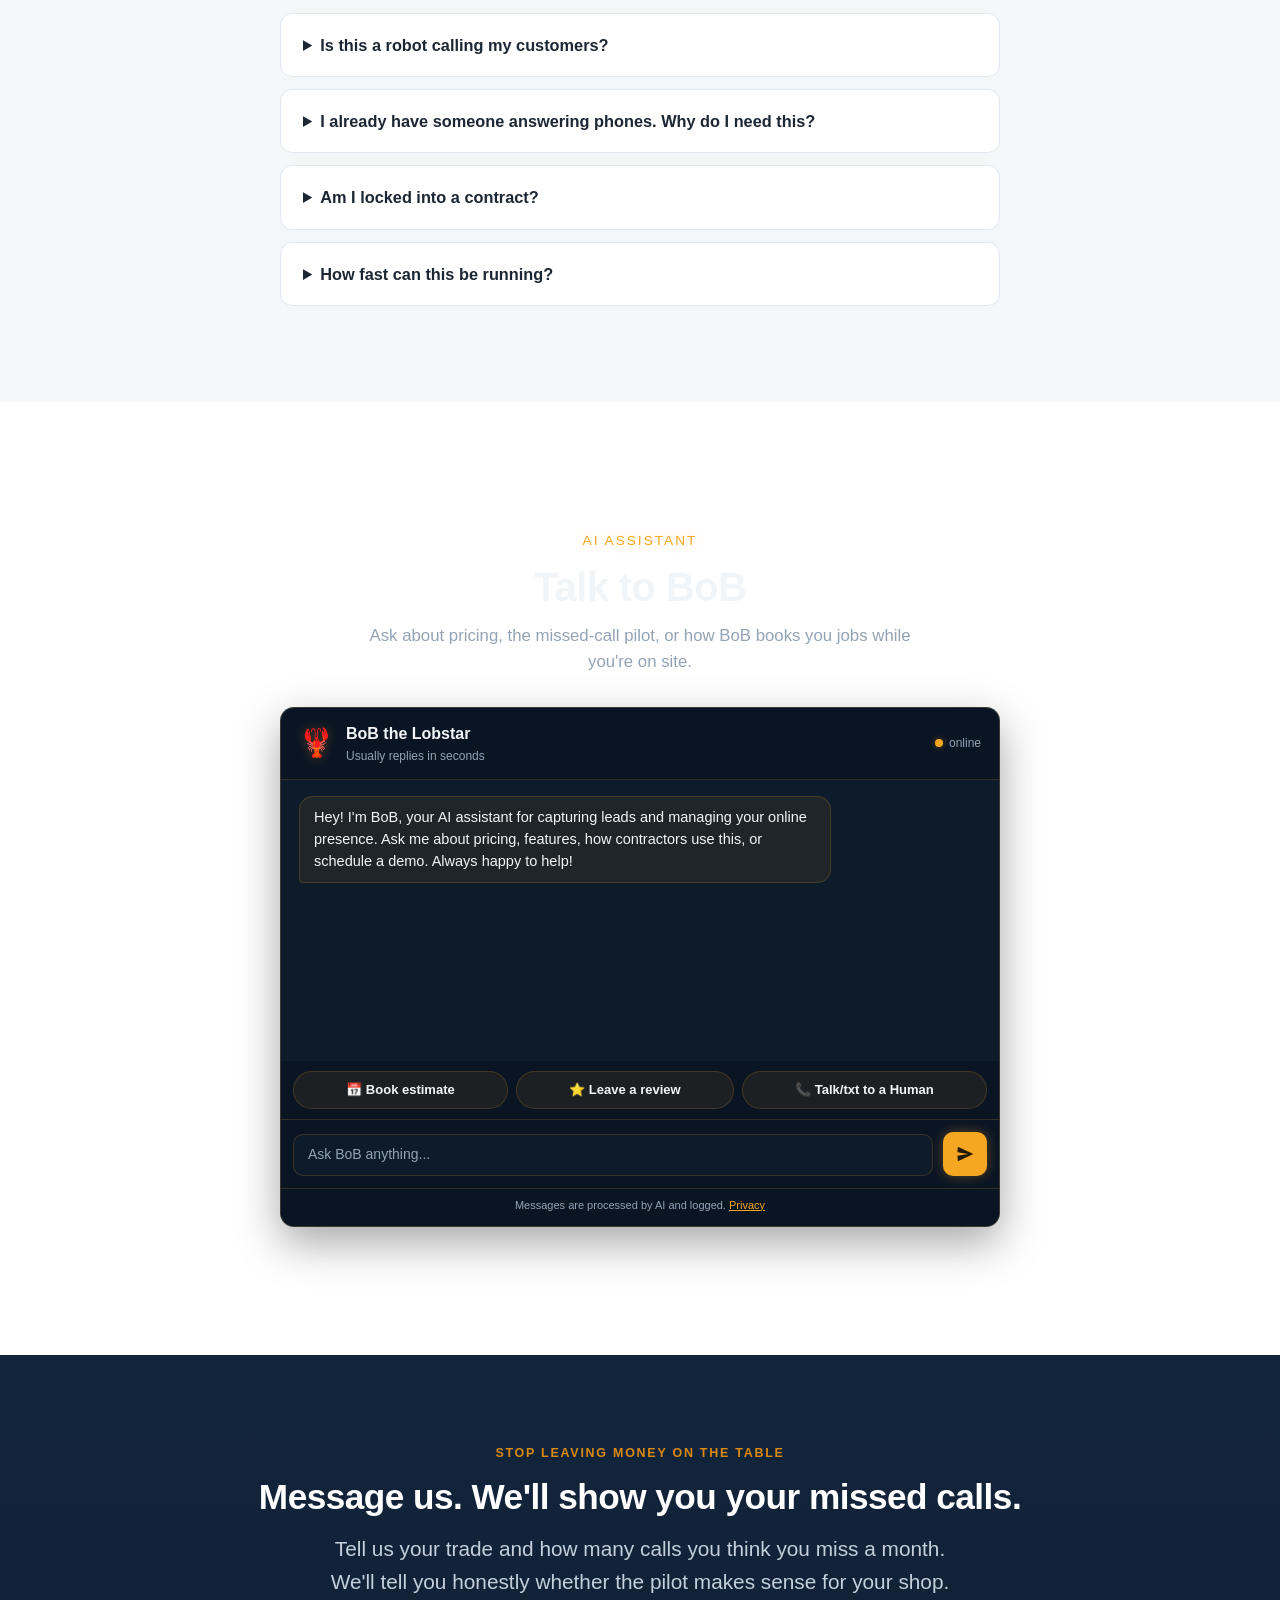
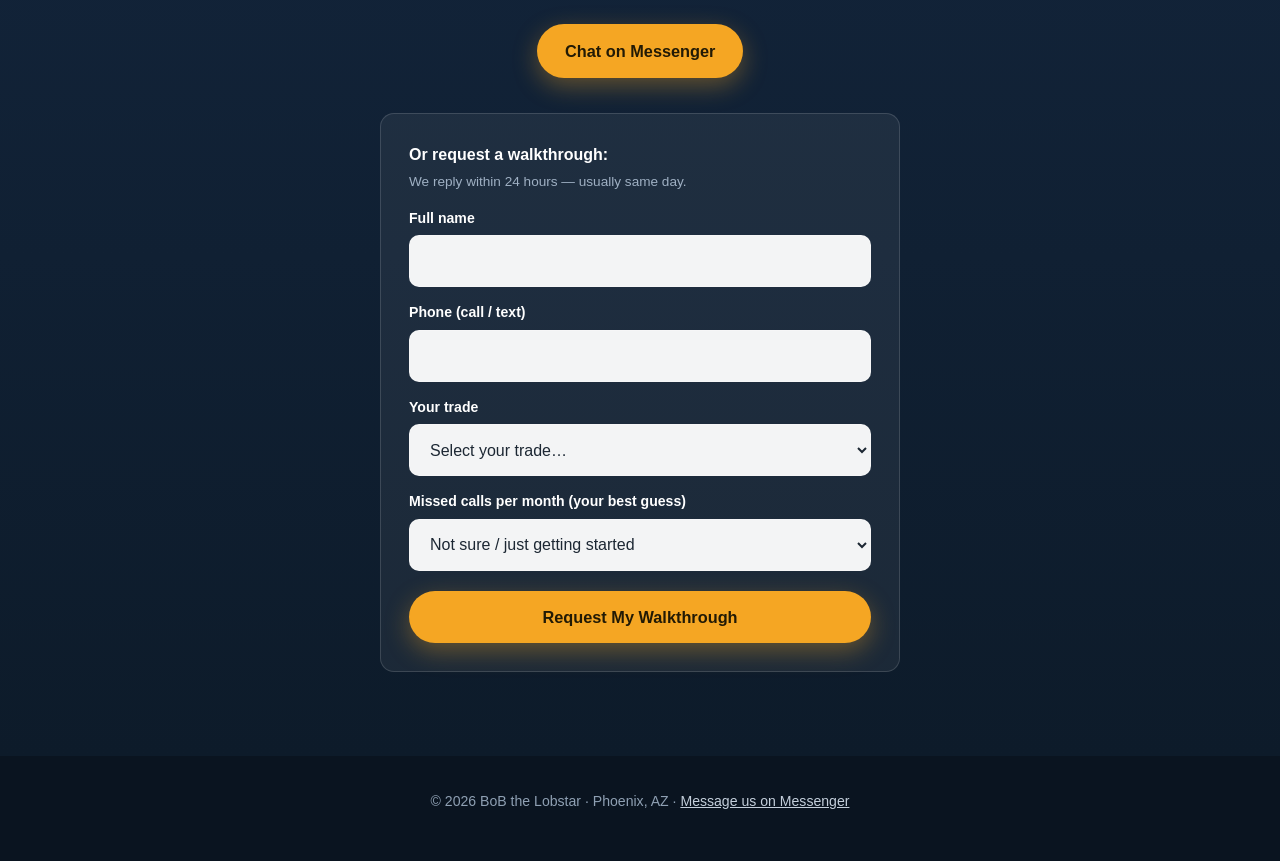
==== commit 8e3e39d7: "Header CSS for new logo: blue glow, mobile sizing, new favicon" ====
--- a/index.html
+++ b/index.html
@@ -5,7 +5,8 @@
 <meta name="viewport" content="width=device-width, initial-scale=1.0">
 <title>BoB the Lobstar — Never Miss Another Job | AI Missed-Call Rescue for Contractors</title>
 <meta name="description" content="BoB texts back every missed call in under a minute, qualifies the lead, and books the estimate. Built for HVAC, plumbing, electrical, roofing and other home-service contractors. No contracts.">
-<link rel="icon" href="images/bob-logo.png">
+<link rel="icon" href="images/favicon.png" type="image/png">
+  <link rel="apple-touch-icon" href="images/apple-touch-icon.png">
 <link rel="stylesheet" href="chat-widget.css">
 <!--
   ============================================================
@@ -21,7 +22,9 @@
   Upload to GitHub: index.html + chat-widget.css at the repo root
   (chat-widget.js is already there — do NOT re-upload it), and the
   images/ folder next to them with these 5 files:
-    images/bob-logo.png          (header logo + favicon)
+    images/bob-logo.png          (header logo)
+    images/favicon.png           (browser tab icon)
+    images/apple-touch-icon.png  (iPhone/iPad home-screen icon)
     images/contractor-hero.jpg   (hero photo)
     images/step-missed-call.jpg  ("You miss a call" card)
     images/step-textback.jpg     ("BoB texts back" card)
@@ -117,8 +120,8 @@
   @keyframes cta-ping{0%{box-shadow:0 8px 24px rgba(245,166,35,.35),0 0 0 0 rgba(245,166,35,.55)}
     70%{box-shadow:0 8px 24px rgba(245,166,35,.35),0 0 0 16px rgba(245,166,35,0)}
     100%{box-shadow:0 8px 24px rgba(245,166,35,.35),0 0 0 0 rgba(245,166,35,0)}}
-  .bob-logo{animation:bob-float 4.5s ease-in-out infinite; filter:drop-shadow(0 4px 12px rgba(245,166,35,.35))}
-  .brand:hover .bob-logo{animation-play-state:paused; filter:drop-shadow(0 6px 20px rgba(245,166,35,.75))}
+  .bob-logo{animation:bob-float 4.5s ease-in-out infinite; filter:drop-shadow(0 4px 12px rgba(37,99,235,.35))}
+  .brand:hover .bob-logo{animation-play-state:paused; filter:drop-shadow(0 6px 20px rgba(37,99,235,.7))}
   .btn{will-change:transform}
   .btn:hover{transform:translateY(-3px)}
   .btn-amber:hover{box-shadow:0 14px 34px rgba(245,166,35,.55)}
@@ -132,6 +135,7 @@
   .bar{display:flex; align-items:center; justify-content:space-between; height:68px}
   .brand{display:flex; align-items:center; gap:12px; color:#fff; text-decoration:none; font-weight:800; font-size:1.1rem}
   .brand img{width:150px; height:auto; display:block; margin:-14px 0; border-radius:12px}
+  @media(max-width:560px){.brand img{width:112px} .brand{font-size:.95rem; gap:8px}}
   .bar .btn{min-height:44px; padding:10px 22px; font-size:.95rem}
   /* hero */
   .hero{background:linear-gradient(180deg,var(--navy) 0%,var(--navy2) 100%); color:#fff; padding:72px 0 64px}
@@ -209,7 +213,7 @@
 <header>
   <div class="wrap bar">
     <a class="brand" href="#top">
-      <img src="images/bob-logo.png" alt="BoB the Lobstar logo" class="bob-logo">
+      <img src="images/bob-logo.png" alt="BoB — Call and Text System logo" class="bob-logo">
       BoB the Lobstar
     </a>
     <a class="btn btn-amber" data-messenger href="#">Message Us</a>
--- a/chat-widget.css
+++ b/chat-widget.css
@@ -205,6 +205,42 @@
   40%           { opacity: 1;    transform: scale(1); }
 }
 
+/* --- Quick action bar ------------------------------------------------------
+ * Persistent pilot actions between the messages and the composer:
+ * Book estimate (Koalendar), Leave a review (Google), Talk/txt to a Human
+ * (tel:). Always visible so visitors can act without asking the bot first.
+ * ------------------------------------------------------------------------ */
+.bob-chat-actions {
+  display: flex;
+  gap: 8px;
+  padding: 10px 12px;
+  background: var(--bob-header);
+  flex-wrap: wrap;
+}
+.bob-chat-action {
+  flex: 1 1 auto;
+  text-align: center;
+  font-size: 13px;
+  font-weight: 600;
+  color: var(--bob-text);
+  background: var(--bob-bot-bubble);
+  border: 1px solid var(--bob-border);
+  border-radius: 999px;
+  padding: 8px 10px;
+  text-decoration: none;
+  white-space: nowrap;
+  transition: background 0.2s ease, border-color 0.2s ease, transform 0.15s ease;
+}
+.bob-chat-action:hover {
+  background: rgba(245, 166, 35, 0.18);
+  border-color: var(--bob-neon);
+  transform: translateY(-1px);
+}
+.bob-chat-action:focus-visible {
+  outline: 3px solid var(--bob-focus-ring);
+  outline-offset: 2px;
+}
+
 /* --- Composer ------------------------------------------------------------- */
 .bob-chat-form {
   display: flex;
@@ -287,4 +323,5 @@
   .bob-embed-title { font-size: 1.75rem; }
   .bob-embed-sub   { font-size: 0.95rem; }
   .bob-msg-bubble  { max-width: 85%; font-size: 14px; }
-}
+  .bob-chat-action { font-size: 12px; padding: 7px 8px; }
+}
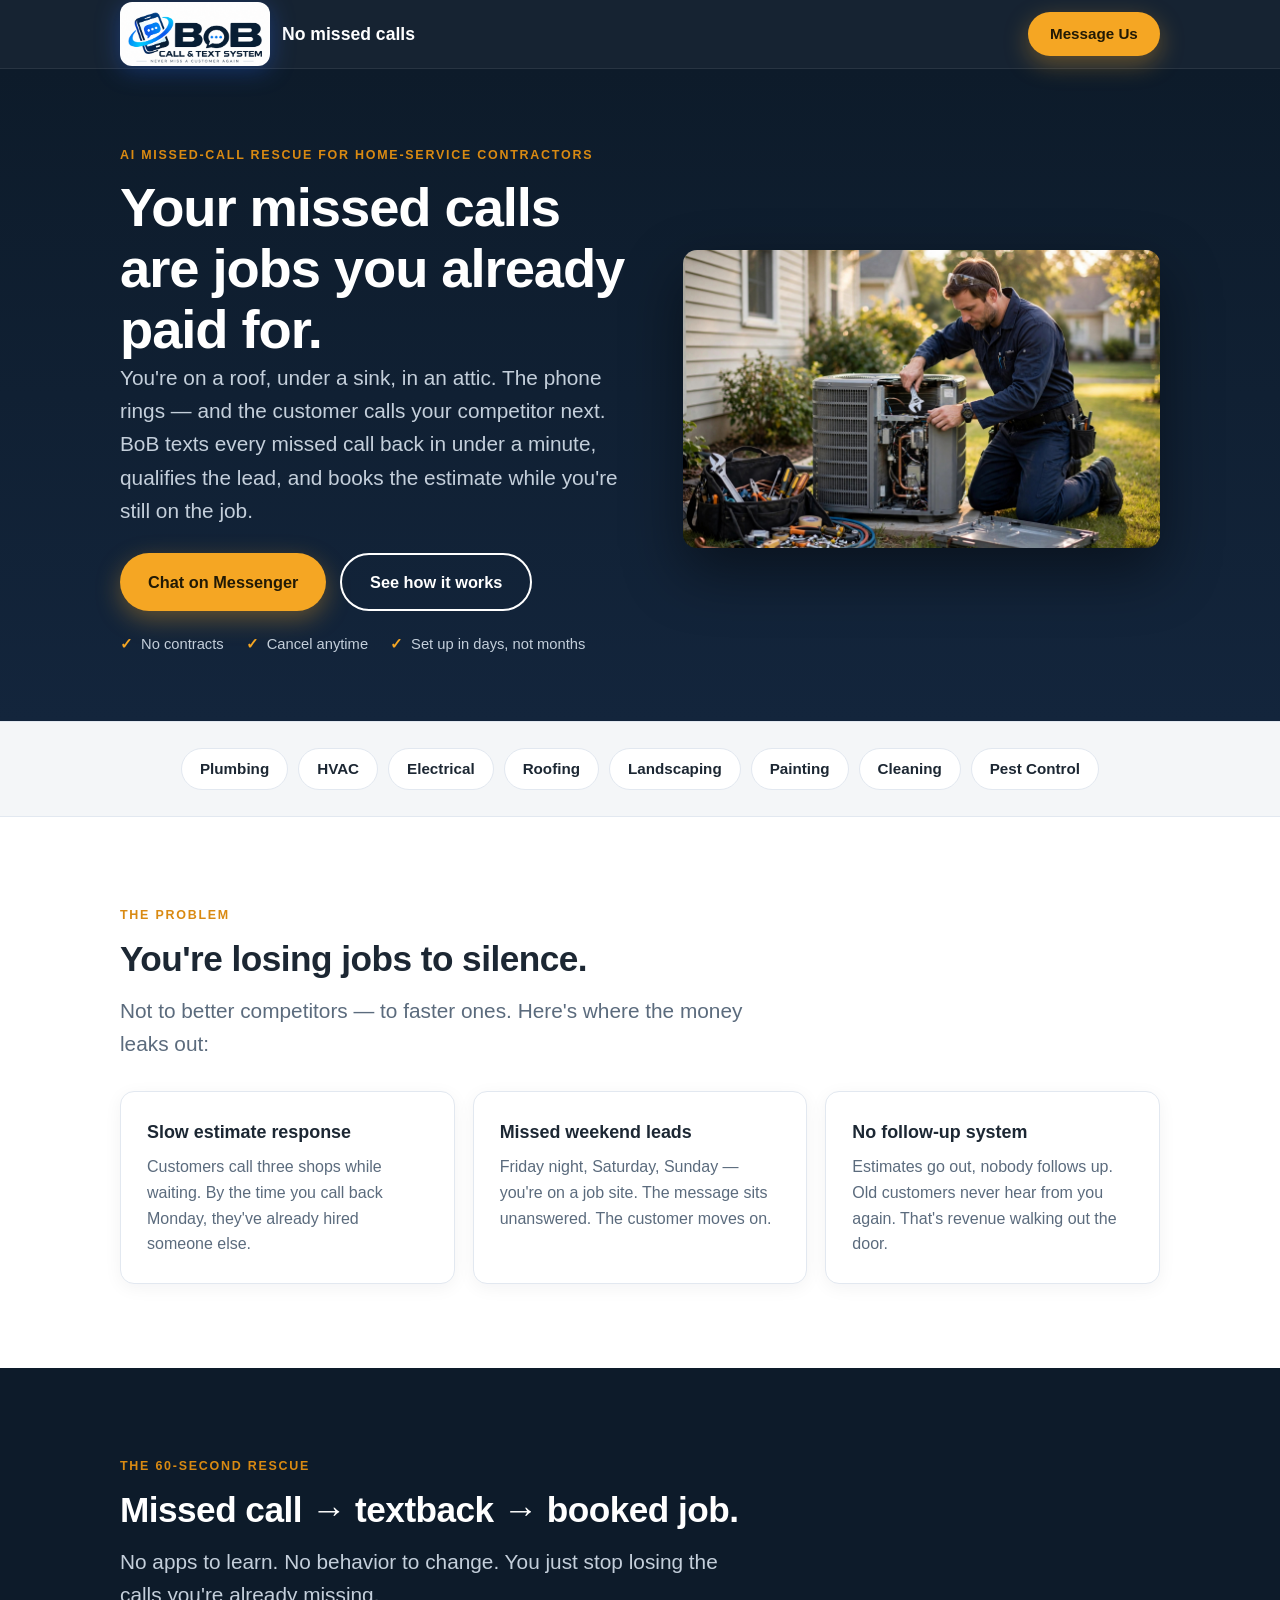
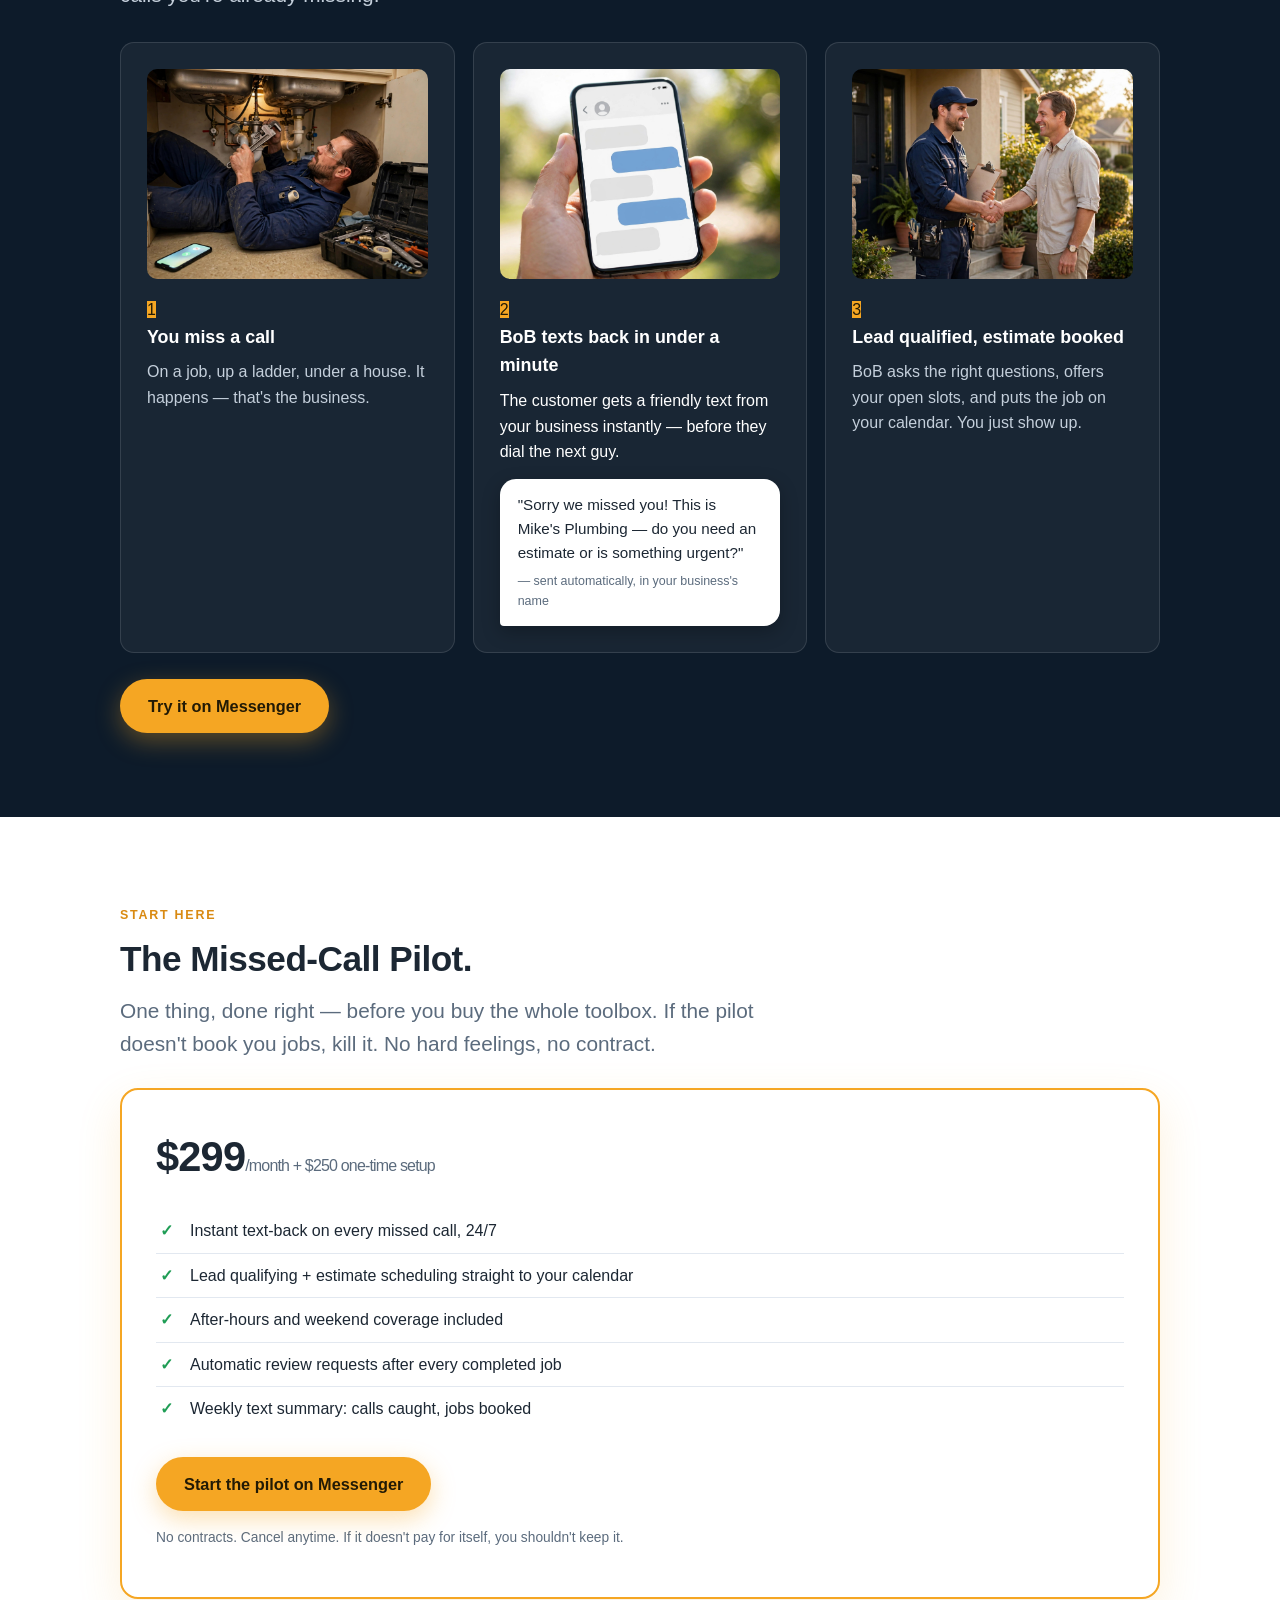
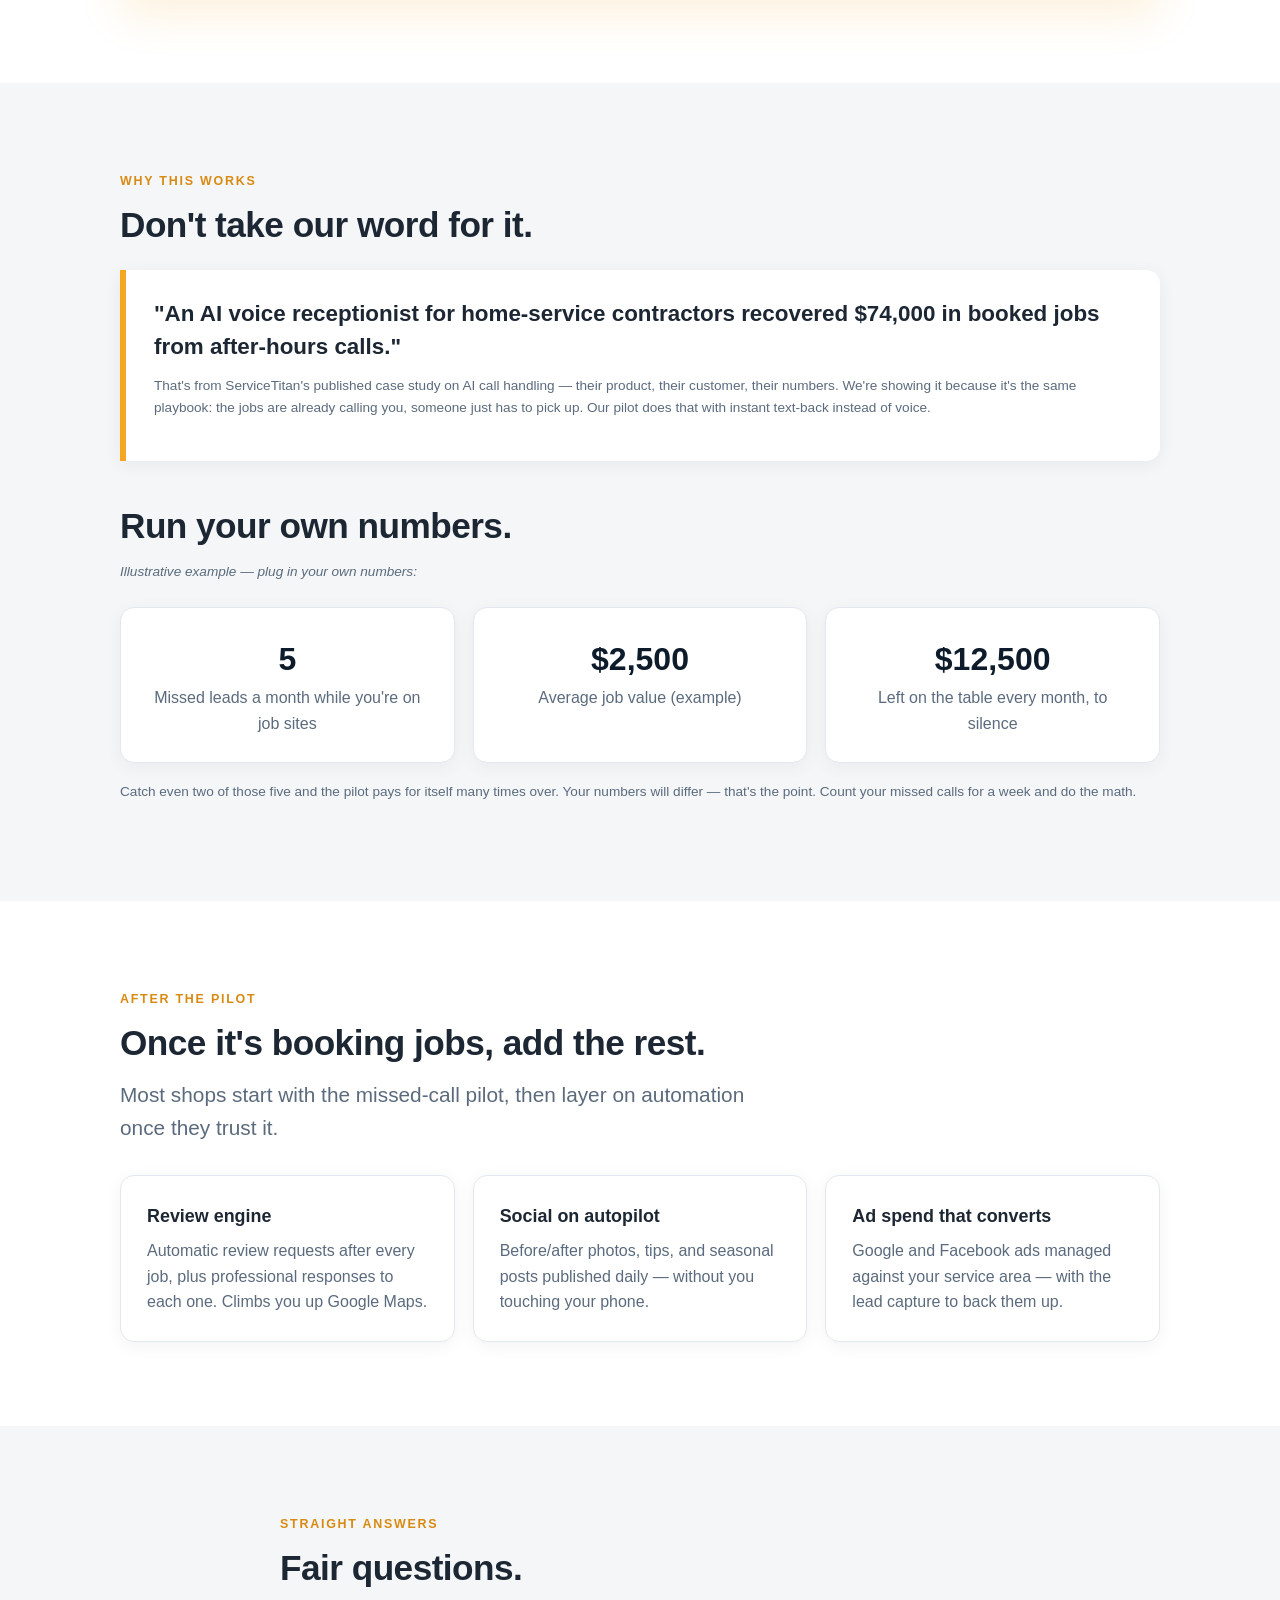
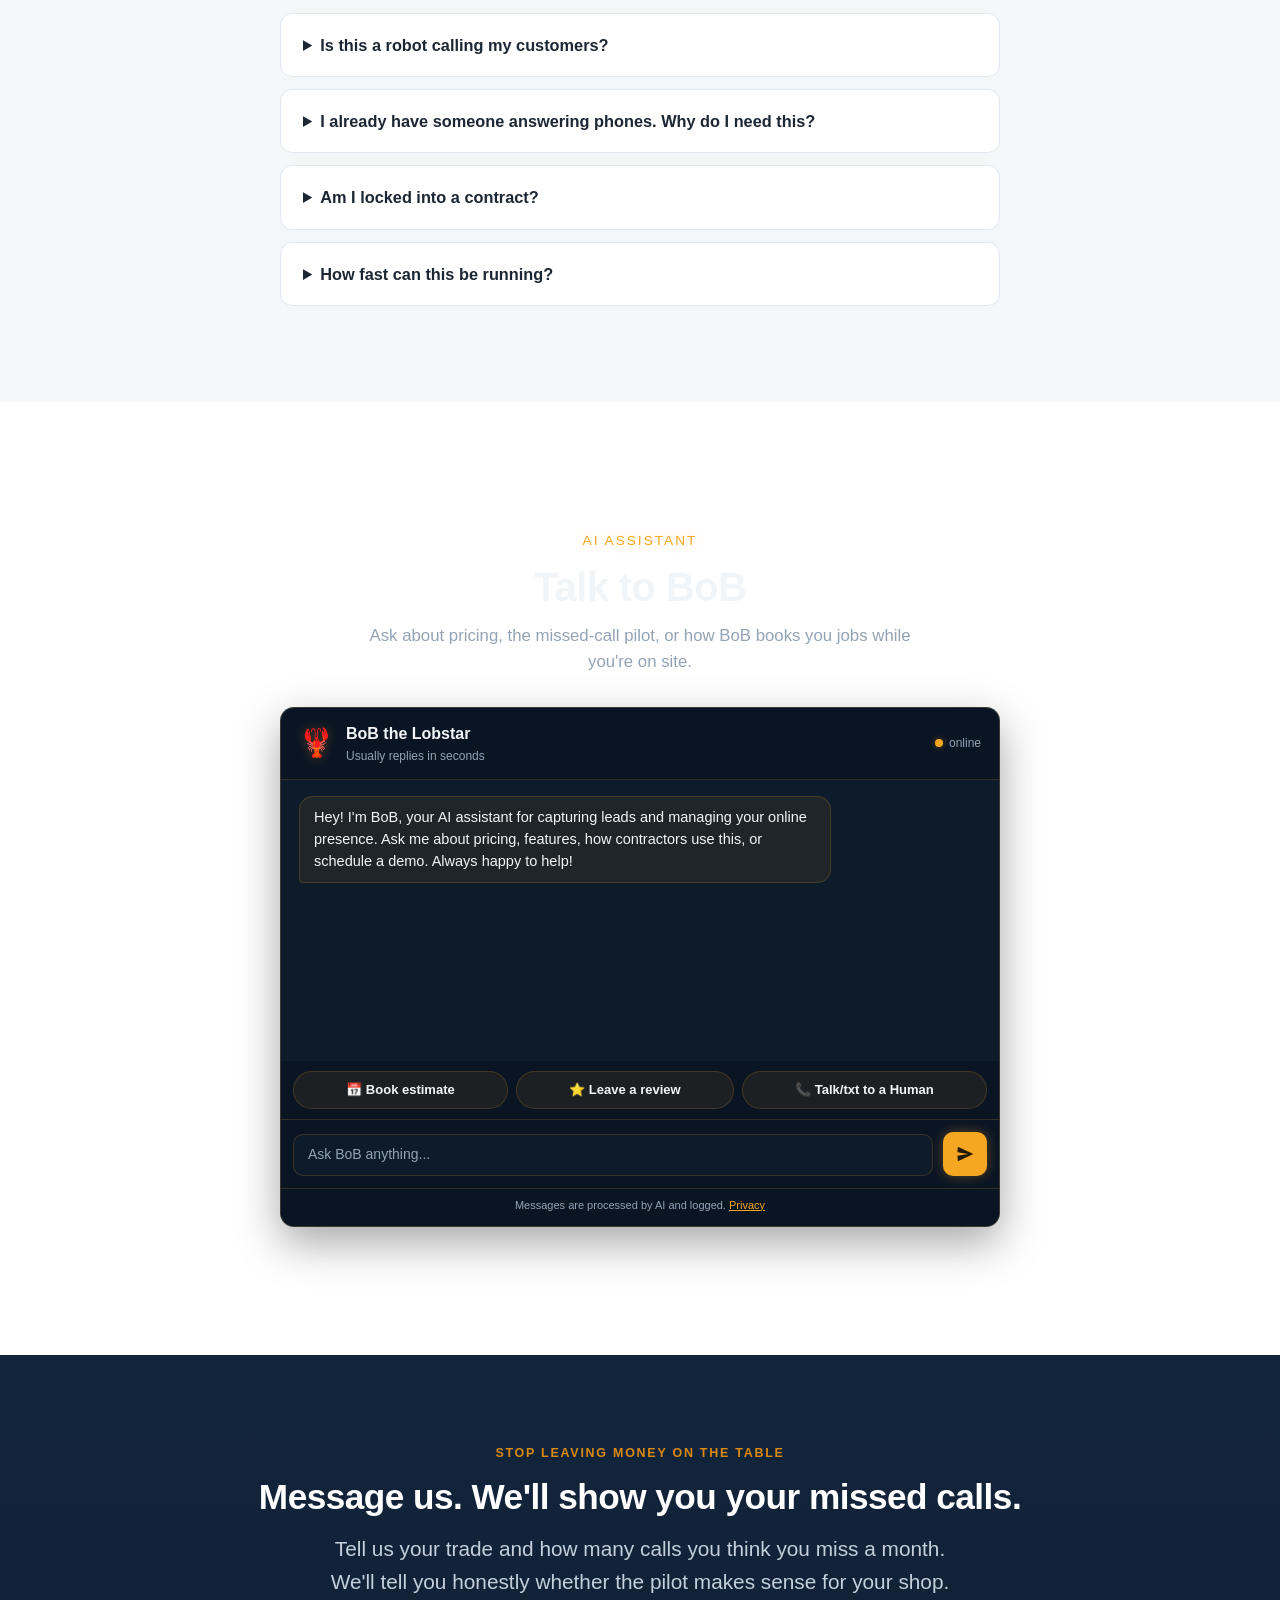
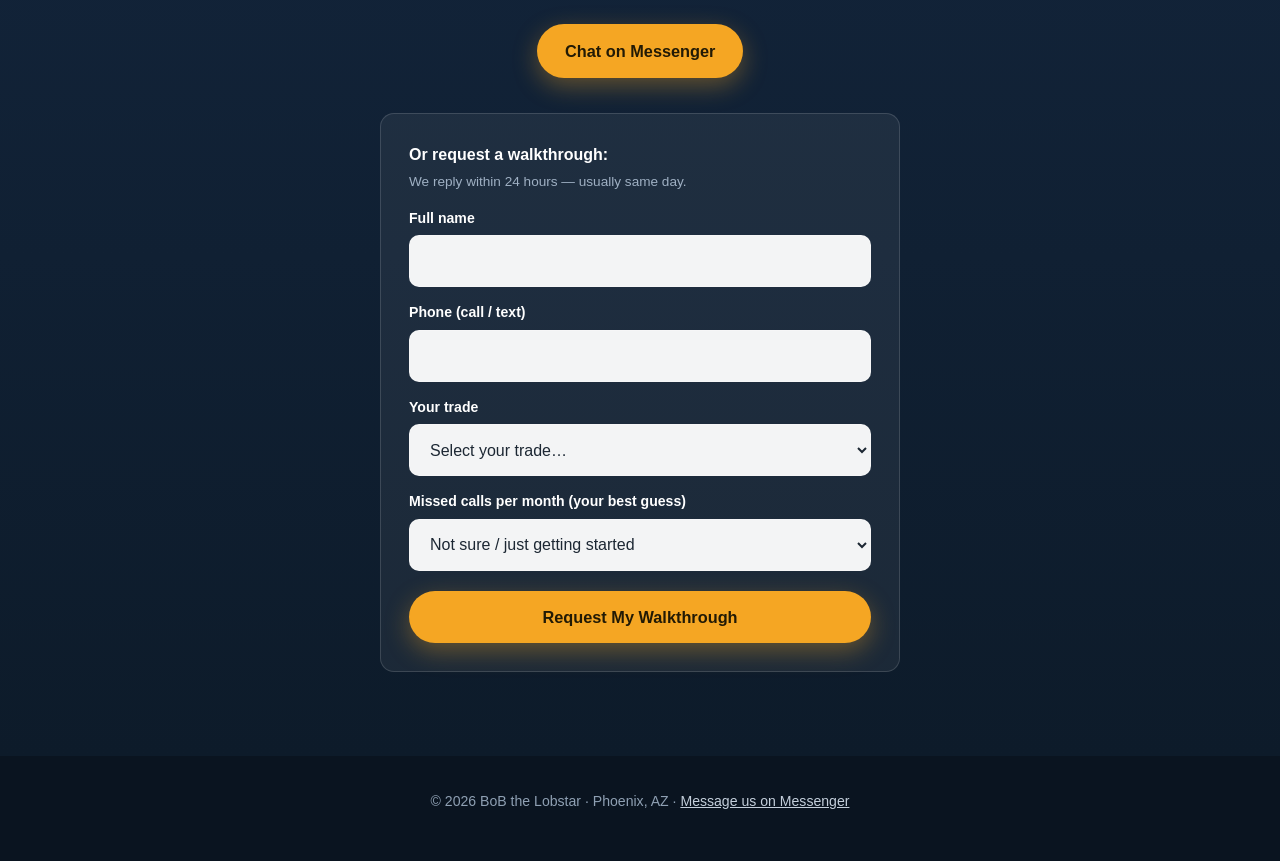
==== commit c0913499: "Header tagline: replace brand text with 'No missed calls'" ====
--- a/index.html
+++ b/index.html
@@ -214,7 +214,7 @@
   <div class="wrap bar">
     <a class="brand" href="#top">
       <img src="images/bob-logo.png" alt="BoB — Call and Text System logo" class="bob-logo">
-      BoB the Lobstar
+      No missed calls
     </a>
     <a class="btn btn-amber" data-messenger href="#">Message Us</a>
   </div>
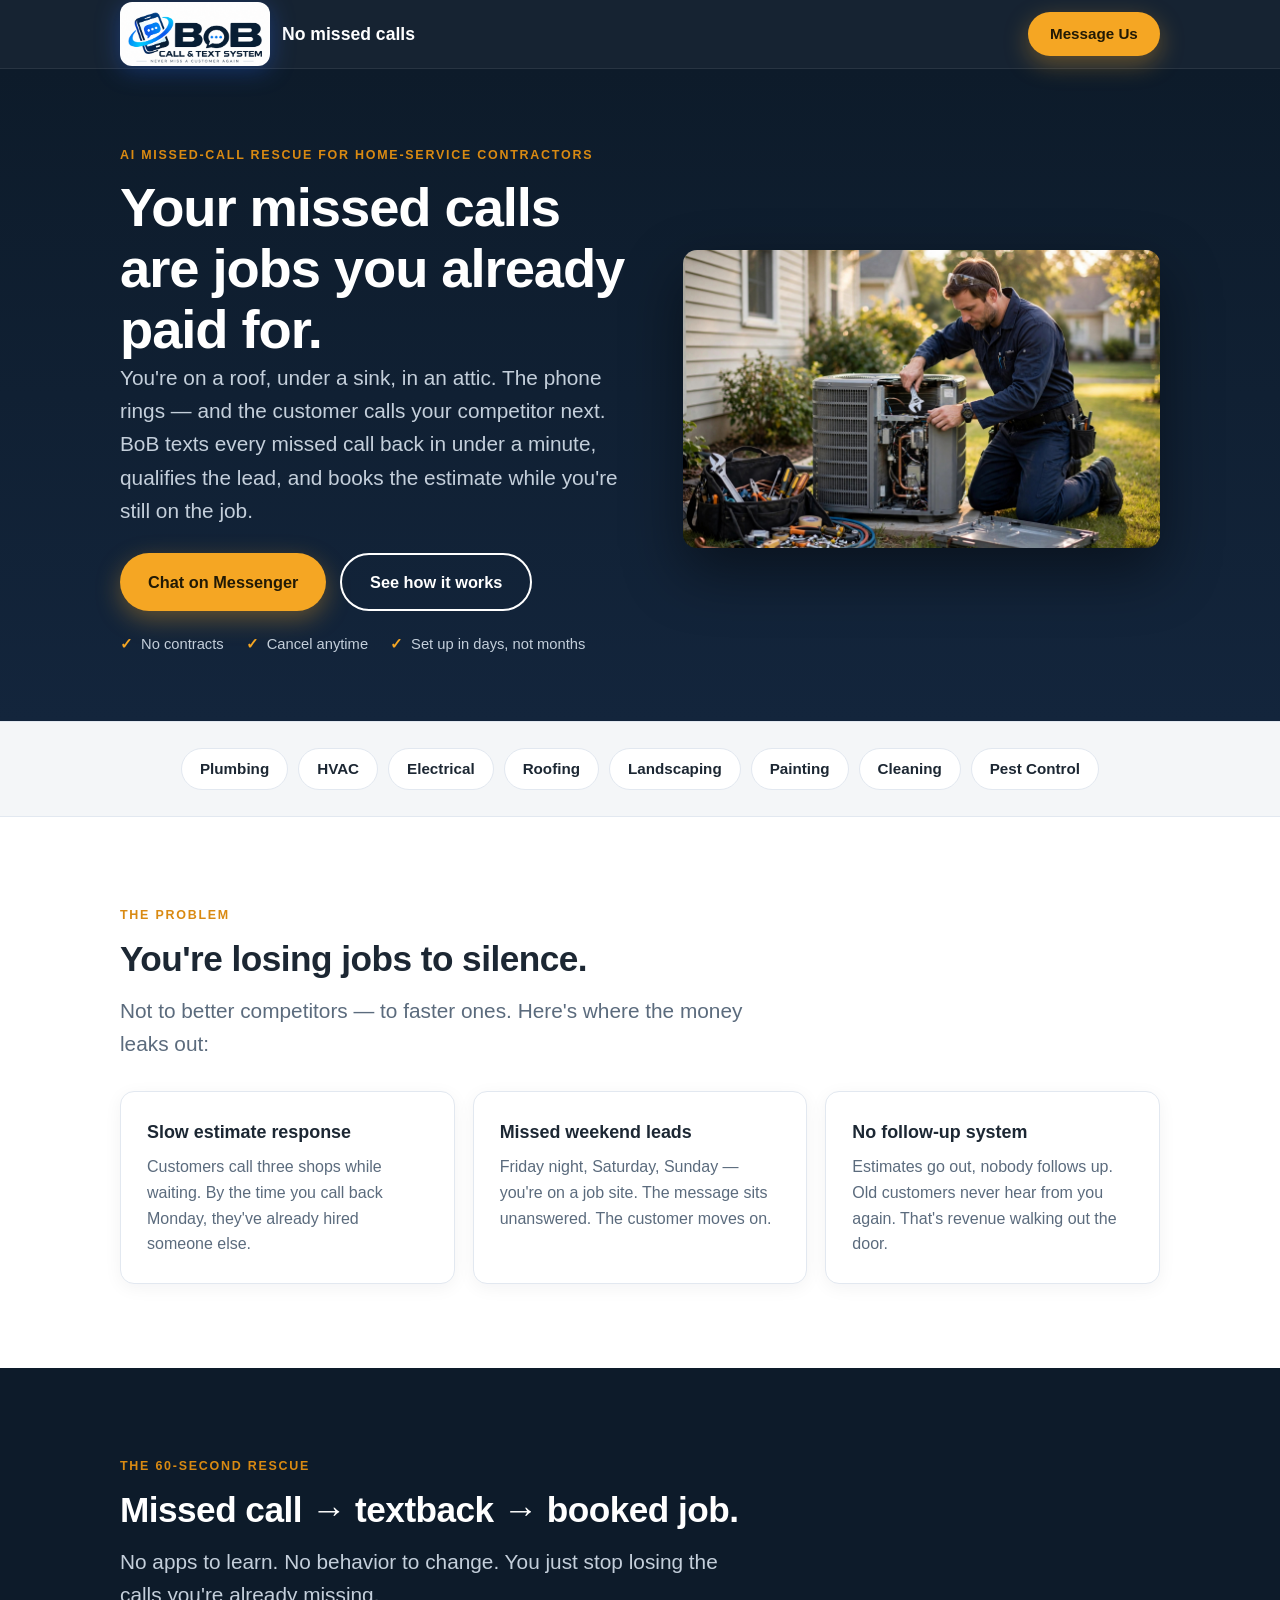
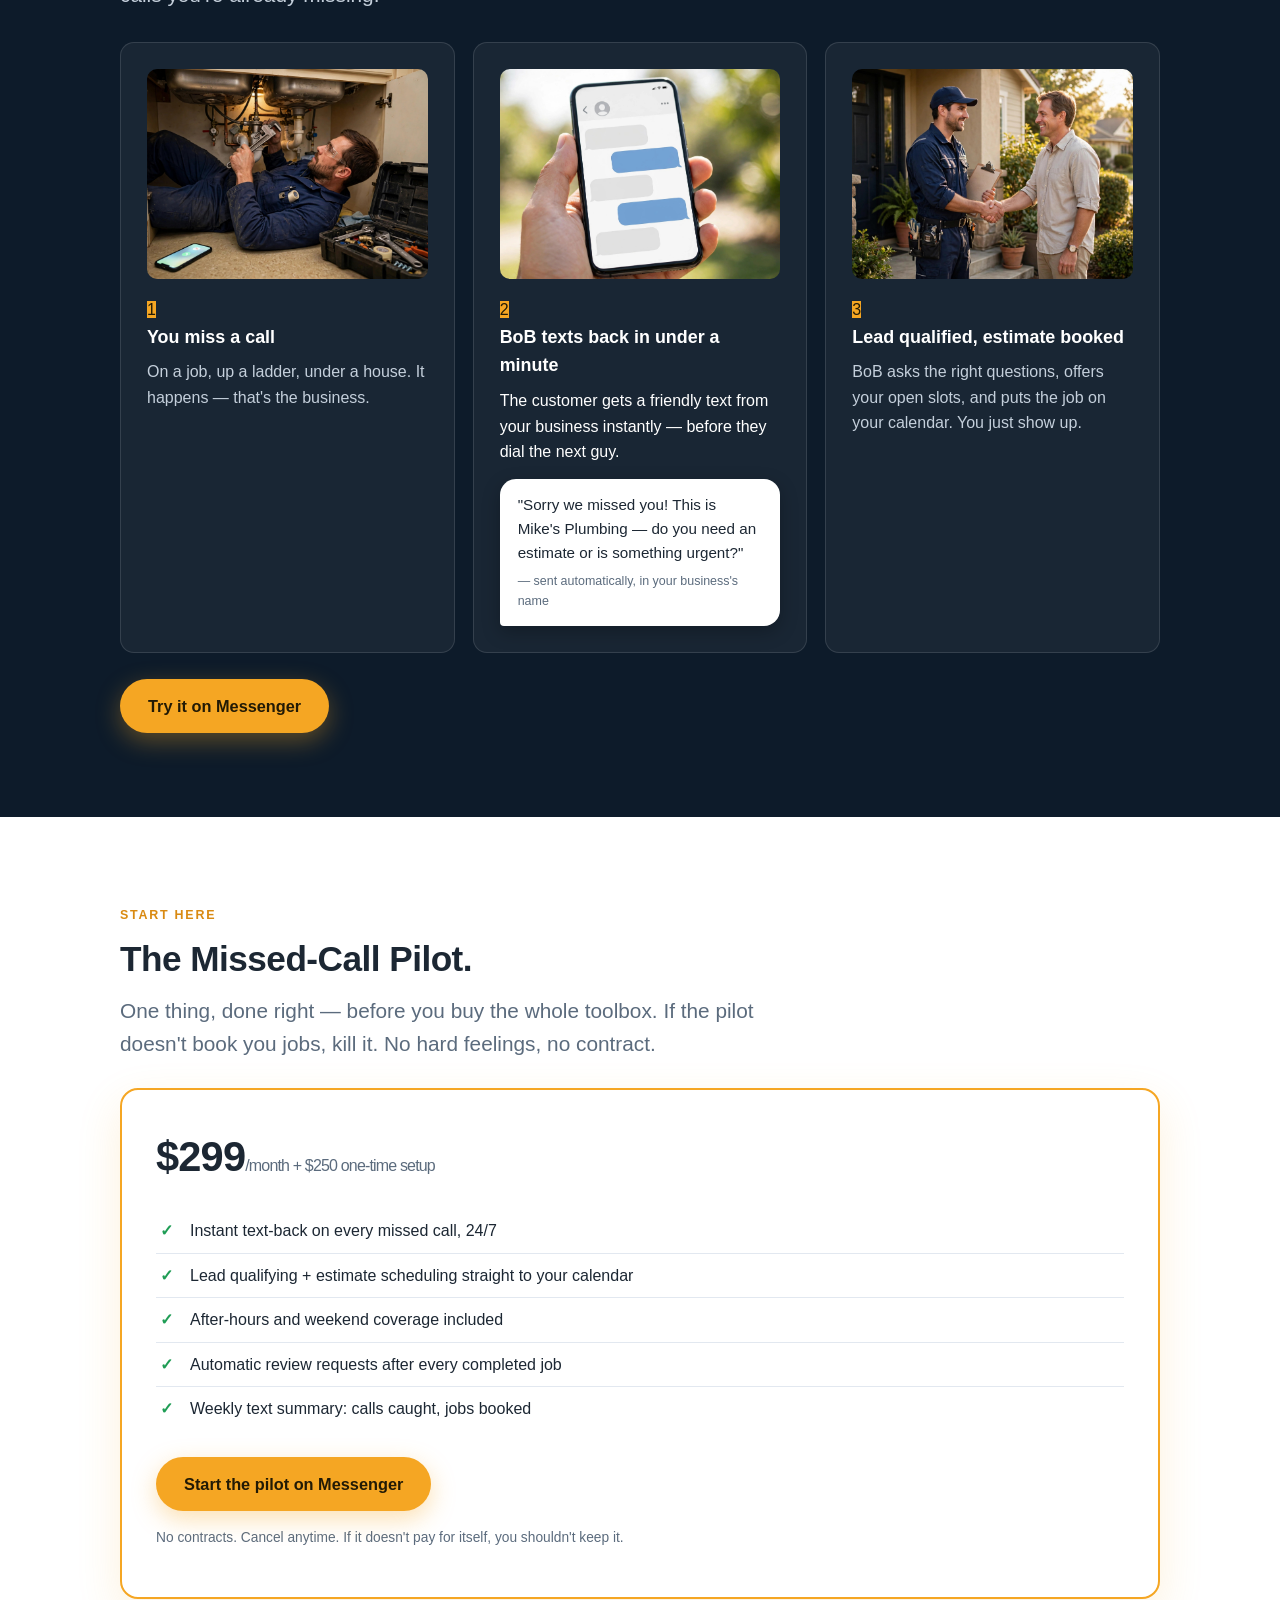
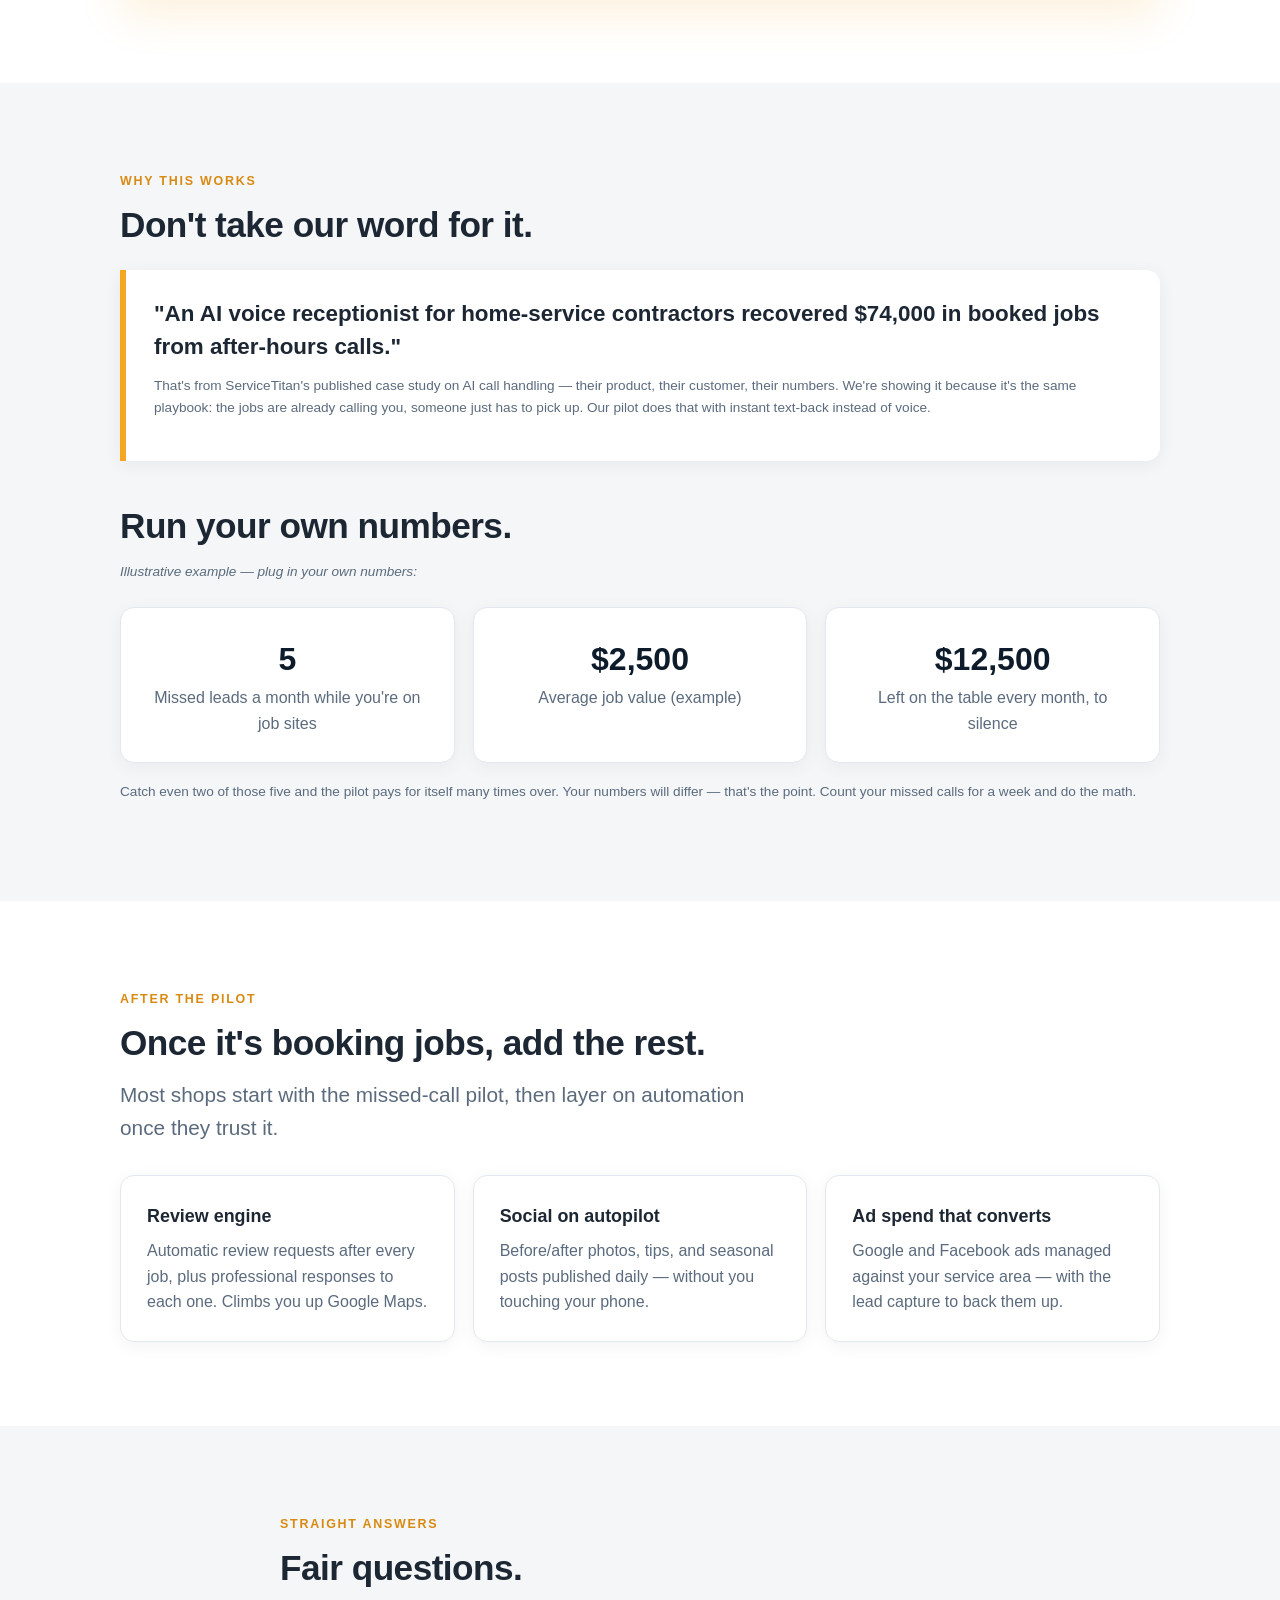
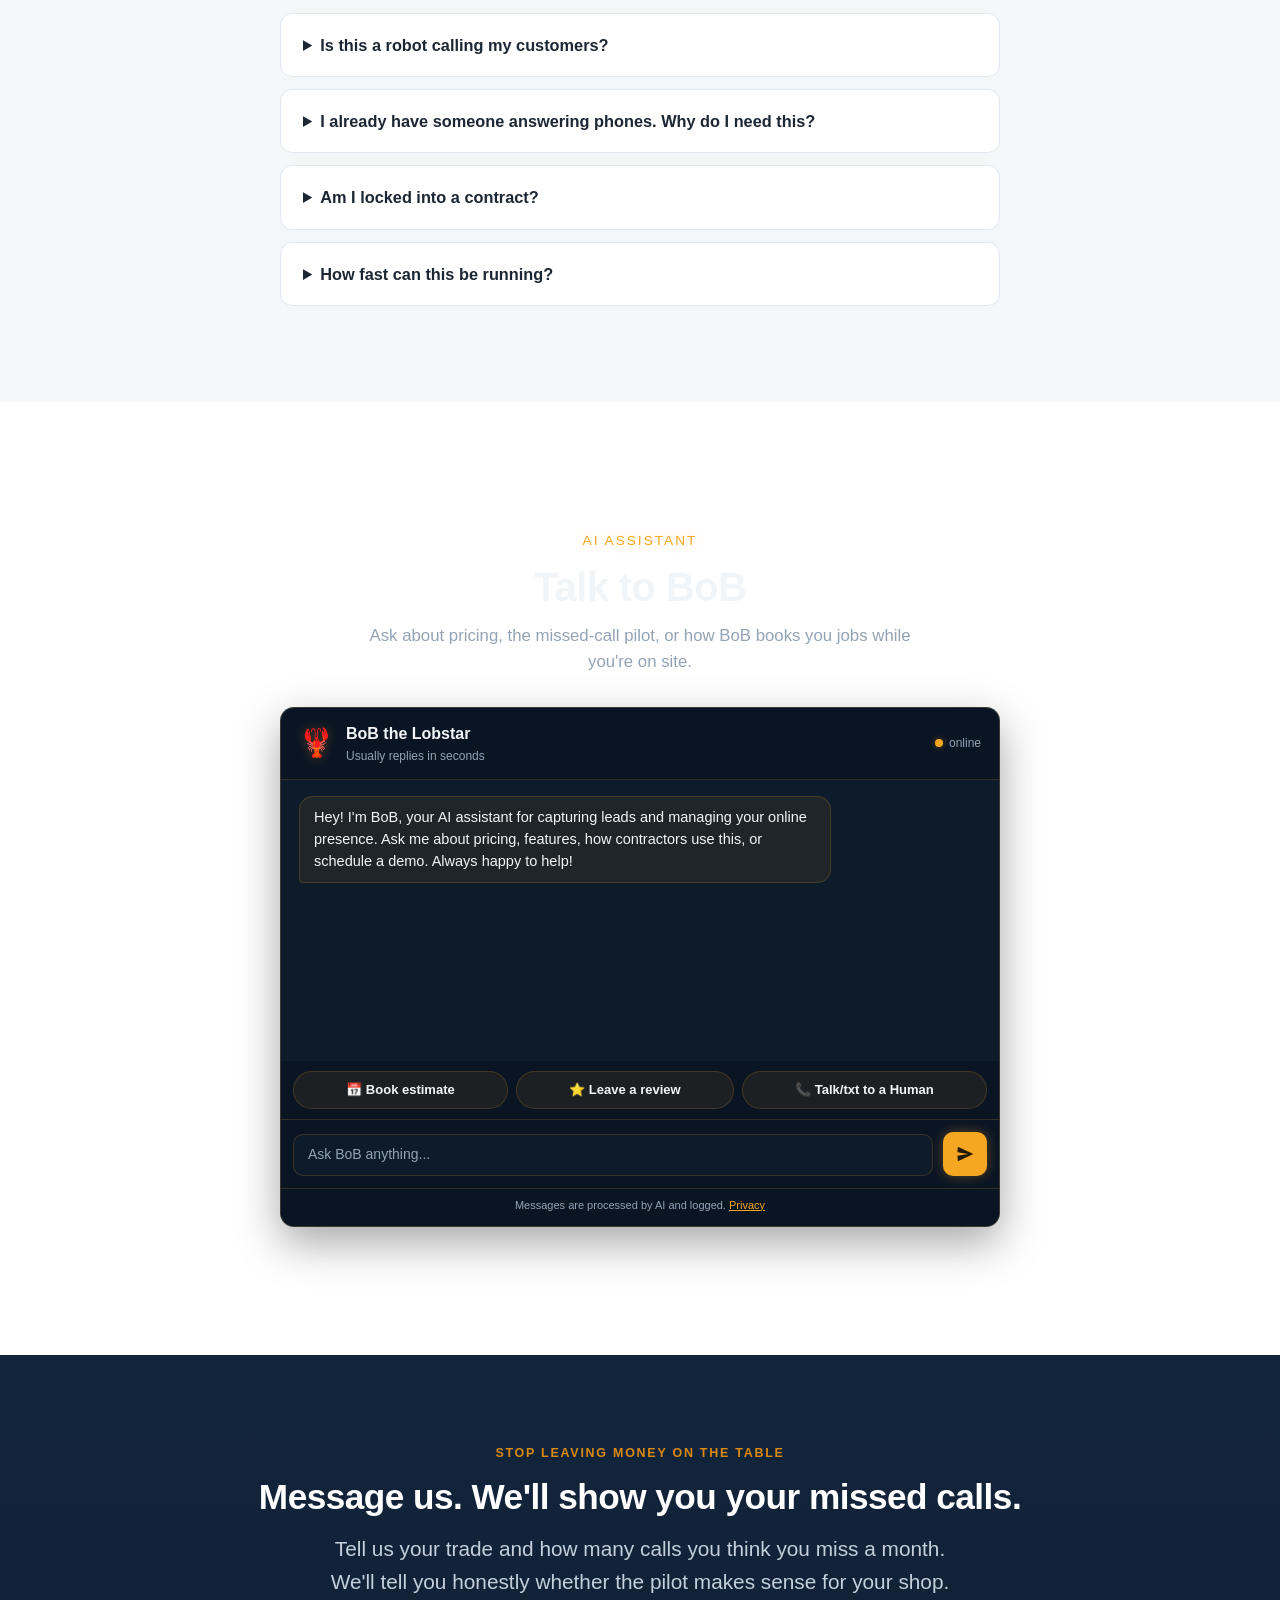
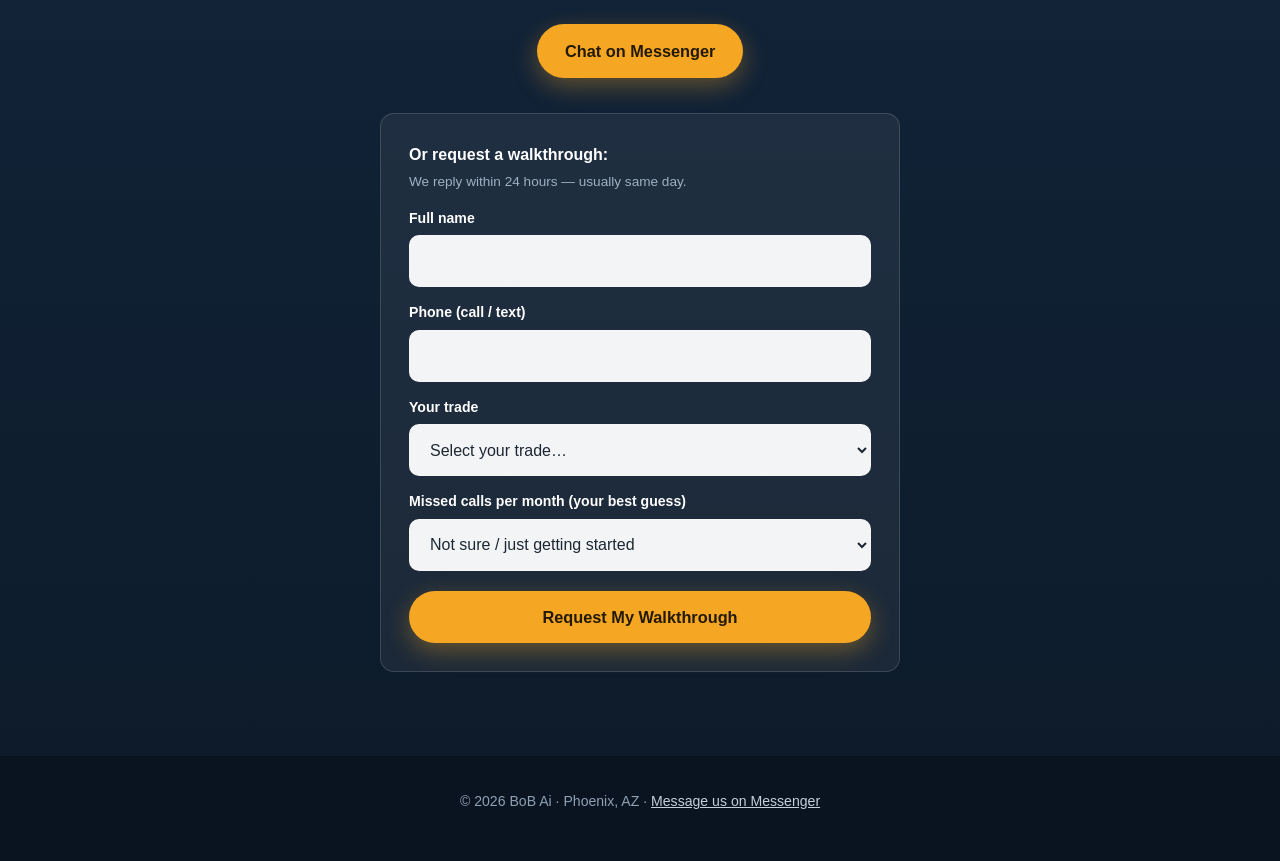
==== commit 7ce36b47: "Rebrand leftovers: BoB Ai browser-tab title and footer copyright." ====
--- a/index.html
+++ b/index.html
@@ -3,7 +3,7 @@
 <head>
 <meta charset="UTF-8">
 <meta name="viewport" content="width=device-width, initial-scale=1.0">
-<title>BoB the Lobstar — Never Miss Another Job | AI Missed-Call Rescue for Contractors</title>
+<title>BoB Ai — No missed calls | AI Missed-Call Rescue for Contractors</title>
 <meta name="description" content="BoB texts back every missed call in under a minute, qualifies the lead, and books the estimate. Built for HVAC, plumbing, electrical, roofing and other home-service contractors. No contracts.">
 <link rel="icon" href="images/favicon.png" type="image/png">
   <link rel="apple-touch-icon" href="images/apple-touch-icon.png">
@@ -437,10 +437,11 @@
 
 <footer>
   <div class="wrap">
-    <p>© 2026 BoB the Lobstar · Phoenix, AZ · <a data-messenger href="#">Message us on Messenger</a></p>
+    <p>© 2026 BoB Ai · Phoenix, AZ · <a data-messenger href="#">Message us on Messenger</a></p>
   </div>
 </footer>
 
 <script src="chat-widget.js" defer></script>
+<script>!function(){try{var d=JSON.stringify({page:location.pathname,ref:document.referrer}),u="https://bob-call-pilot.onrender.com/track";if(navigator.sendBeacon){navigator.sendBeacon(u,d)}else{fetch(u,{method:"POST",headers:{"Content-Type":"text/plain"},body:d,keepalive:!0}).catch(function(){})}catch(e){}}();</script>
 </body>
 </html>
